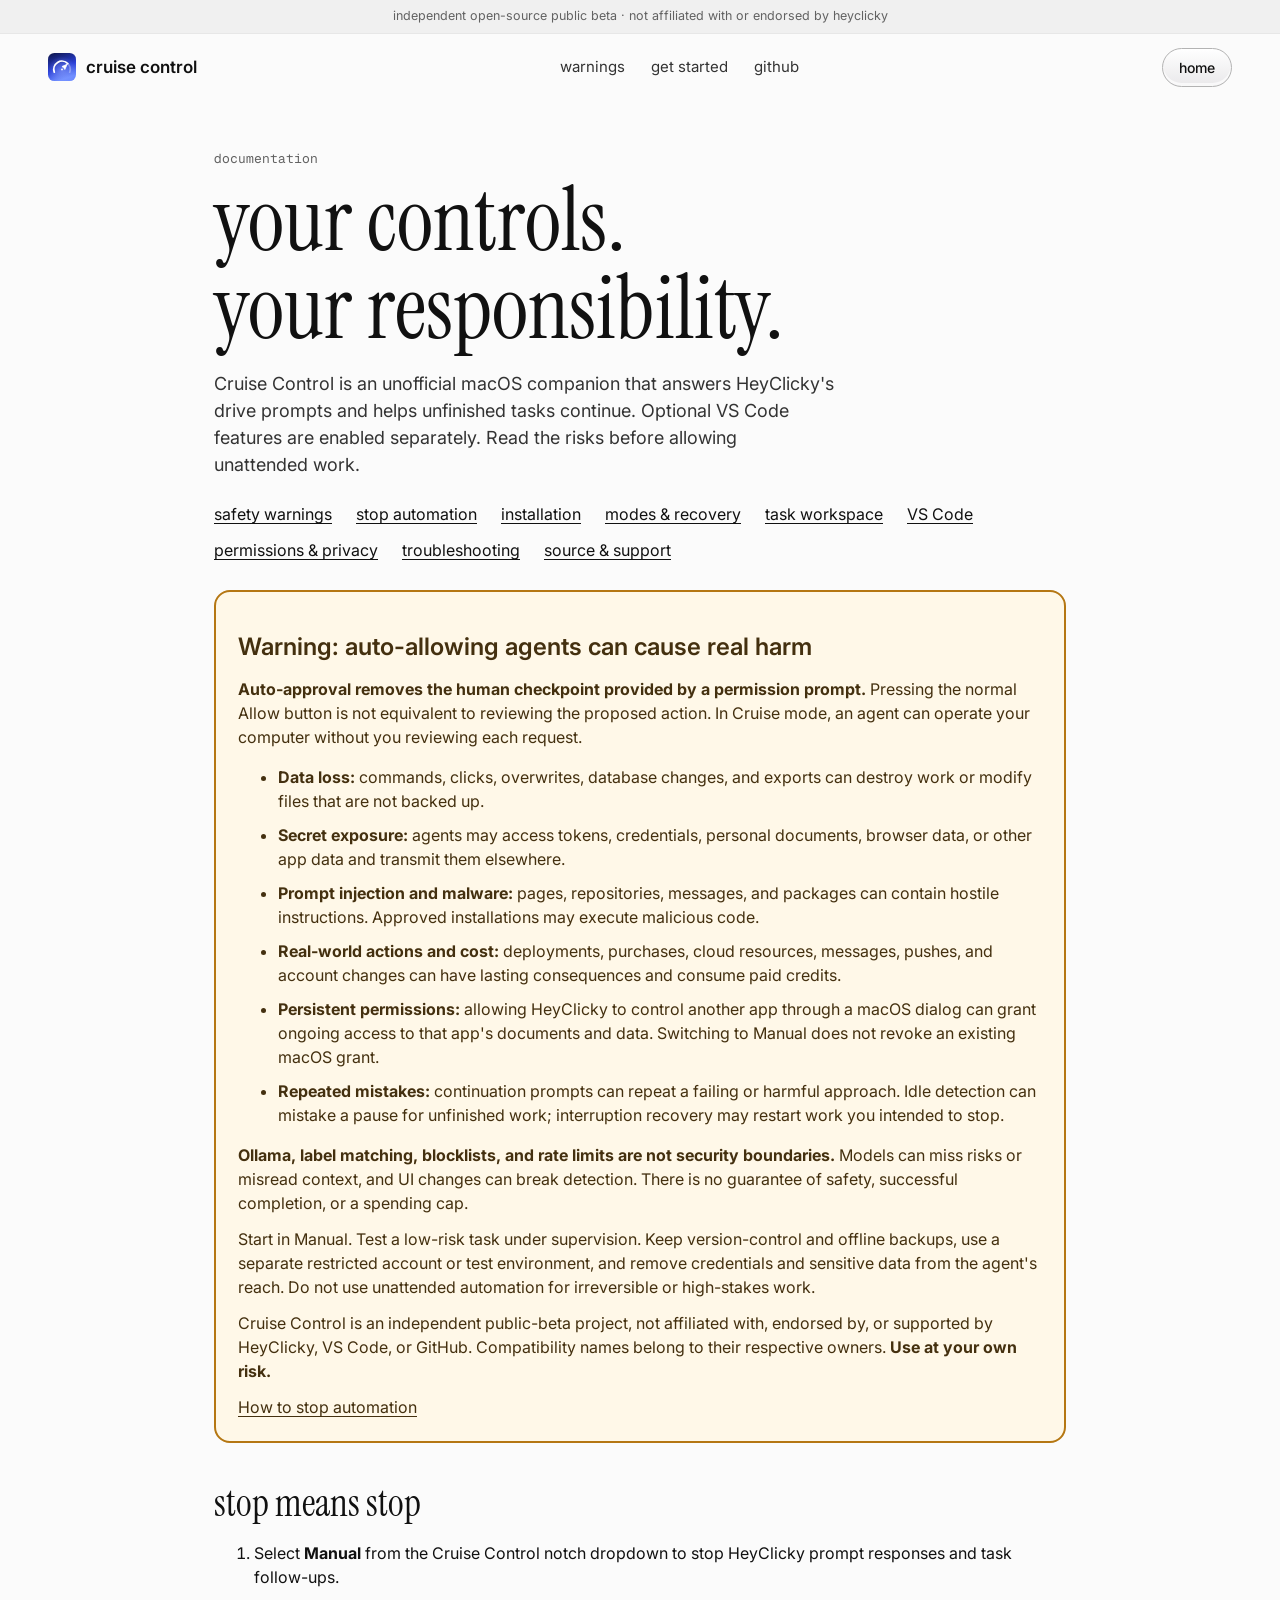
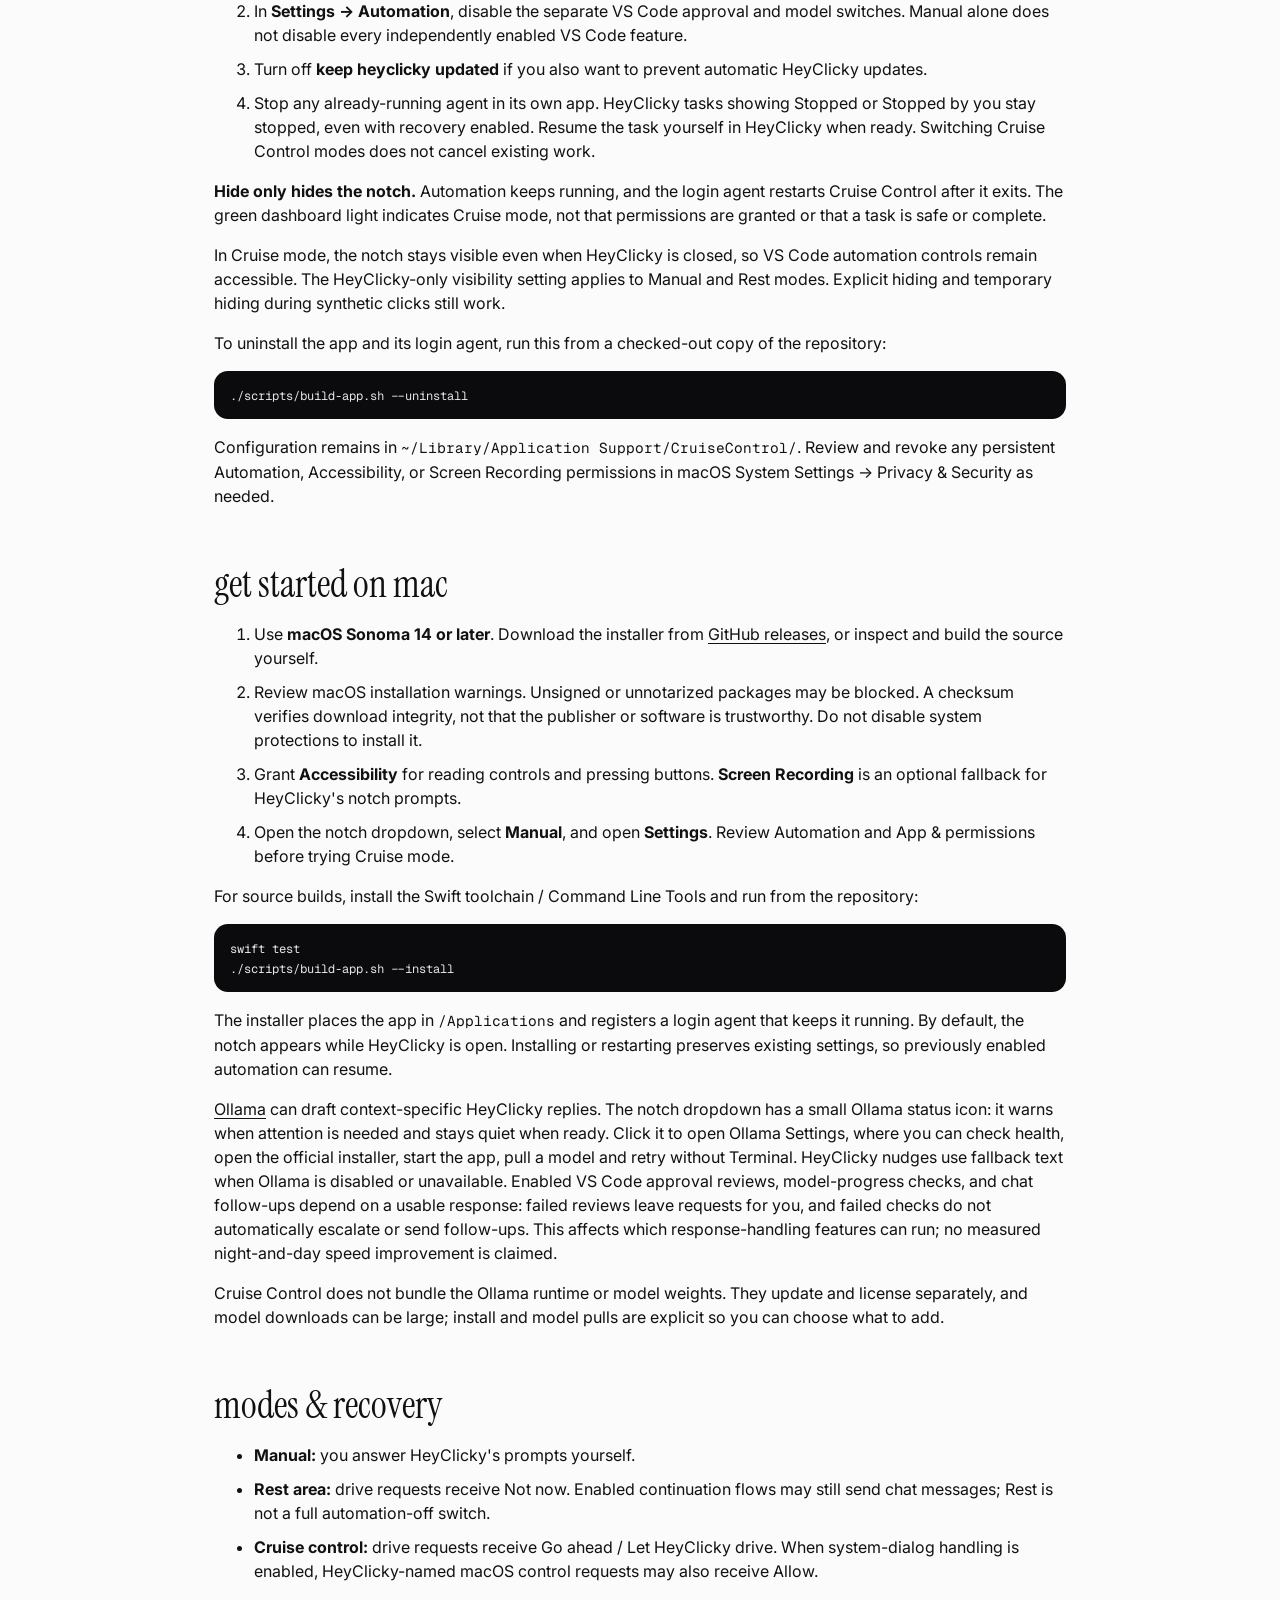
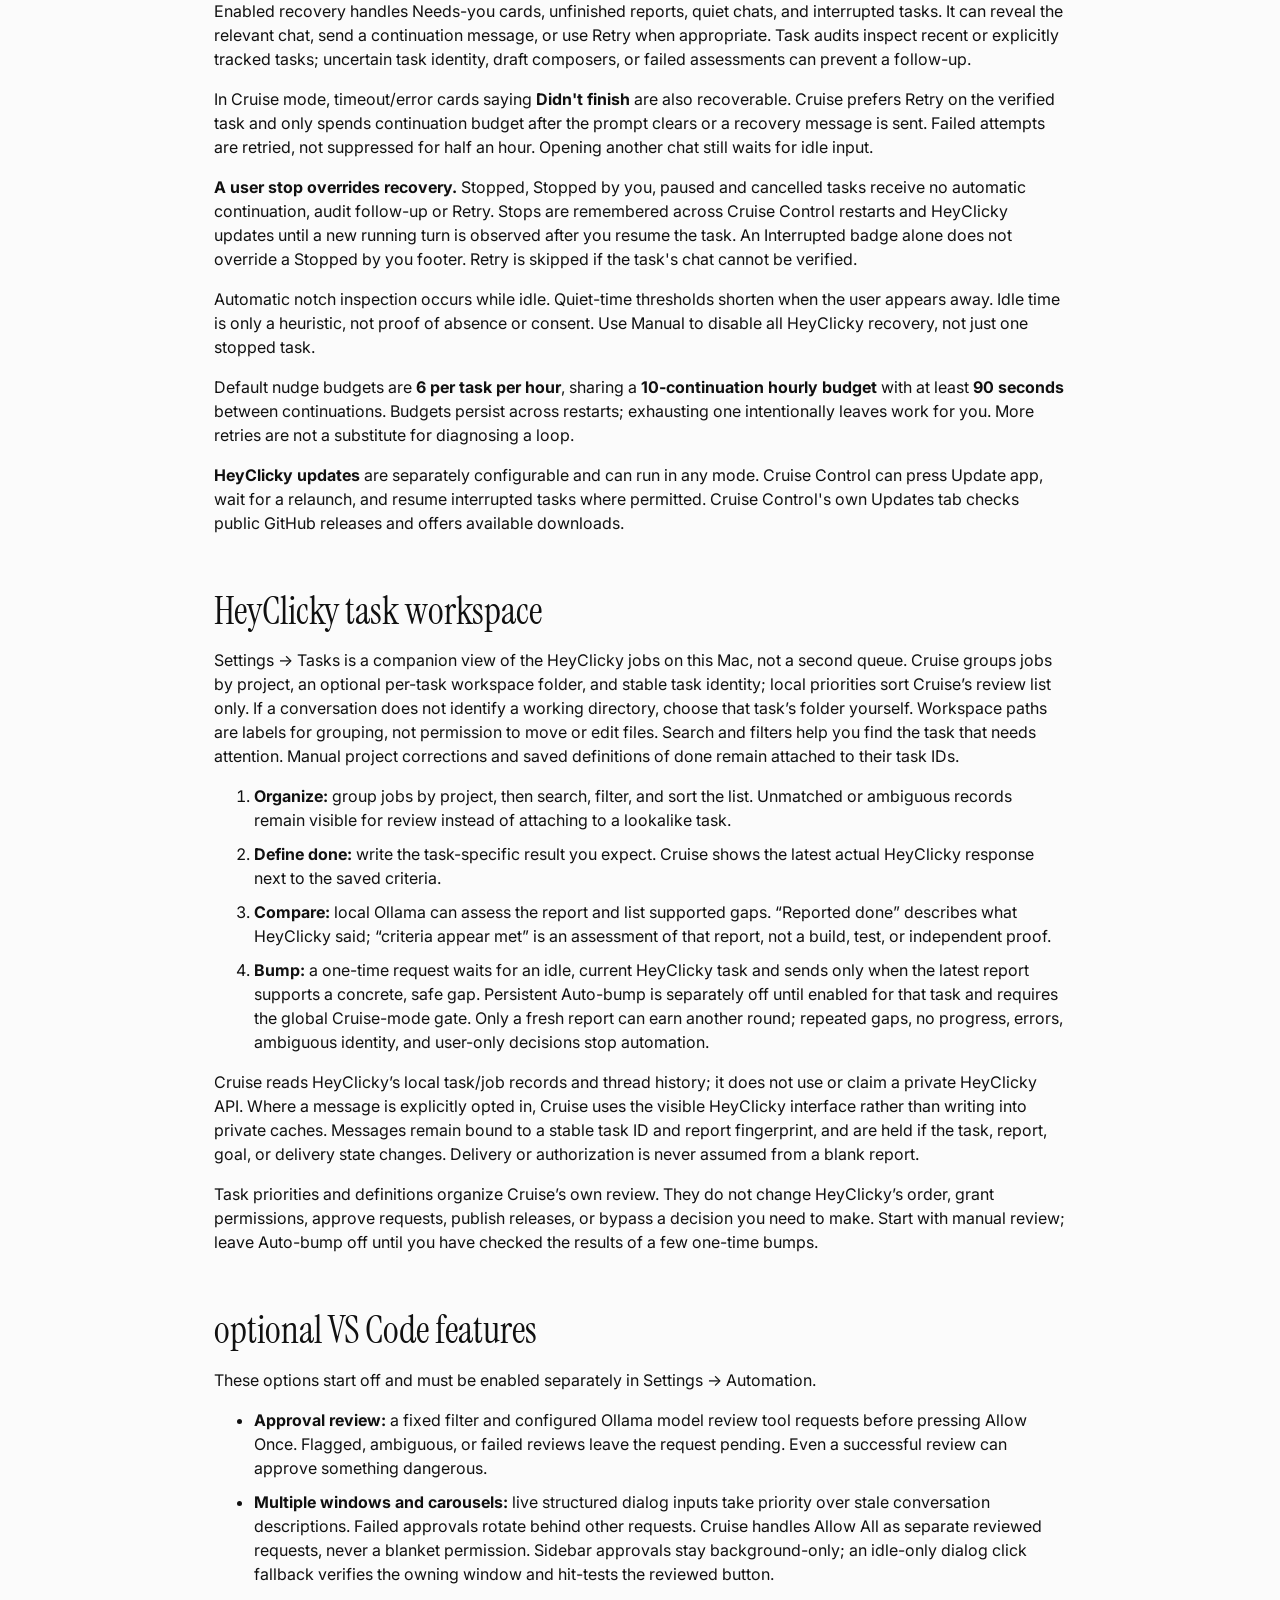
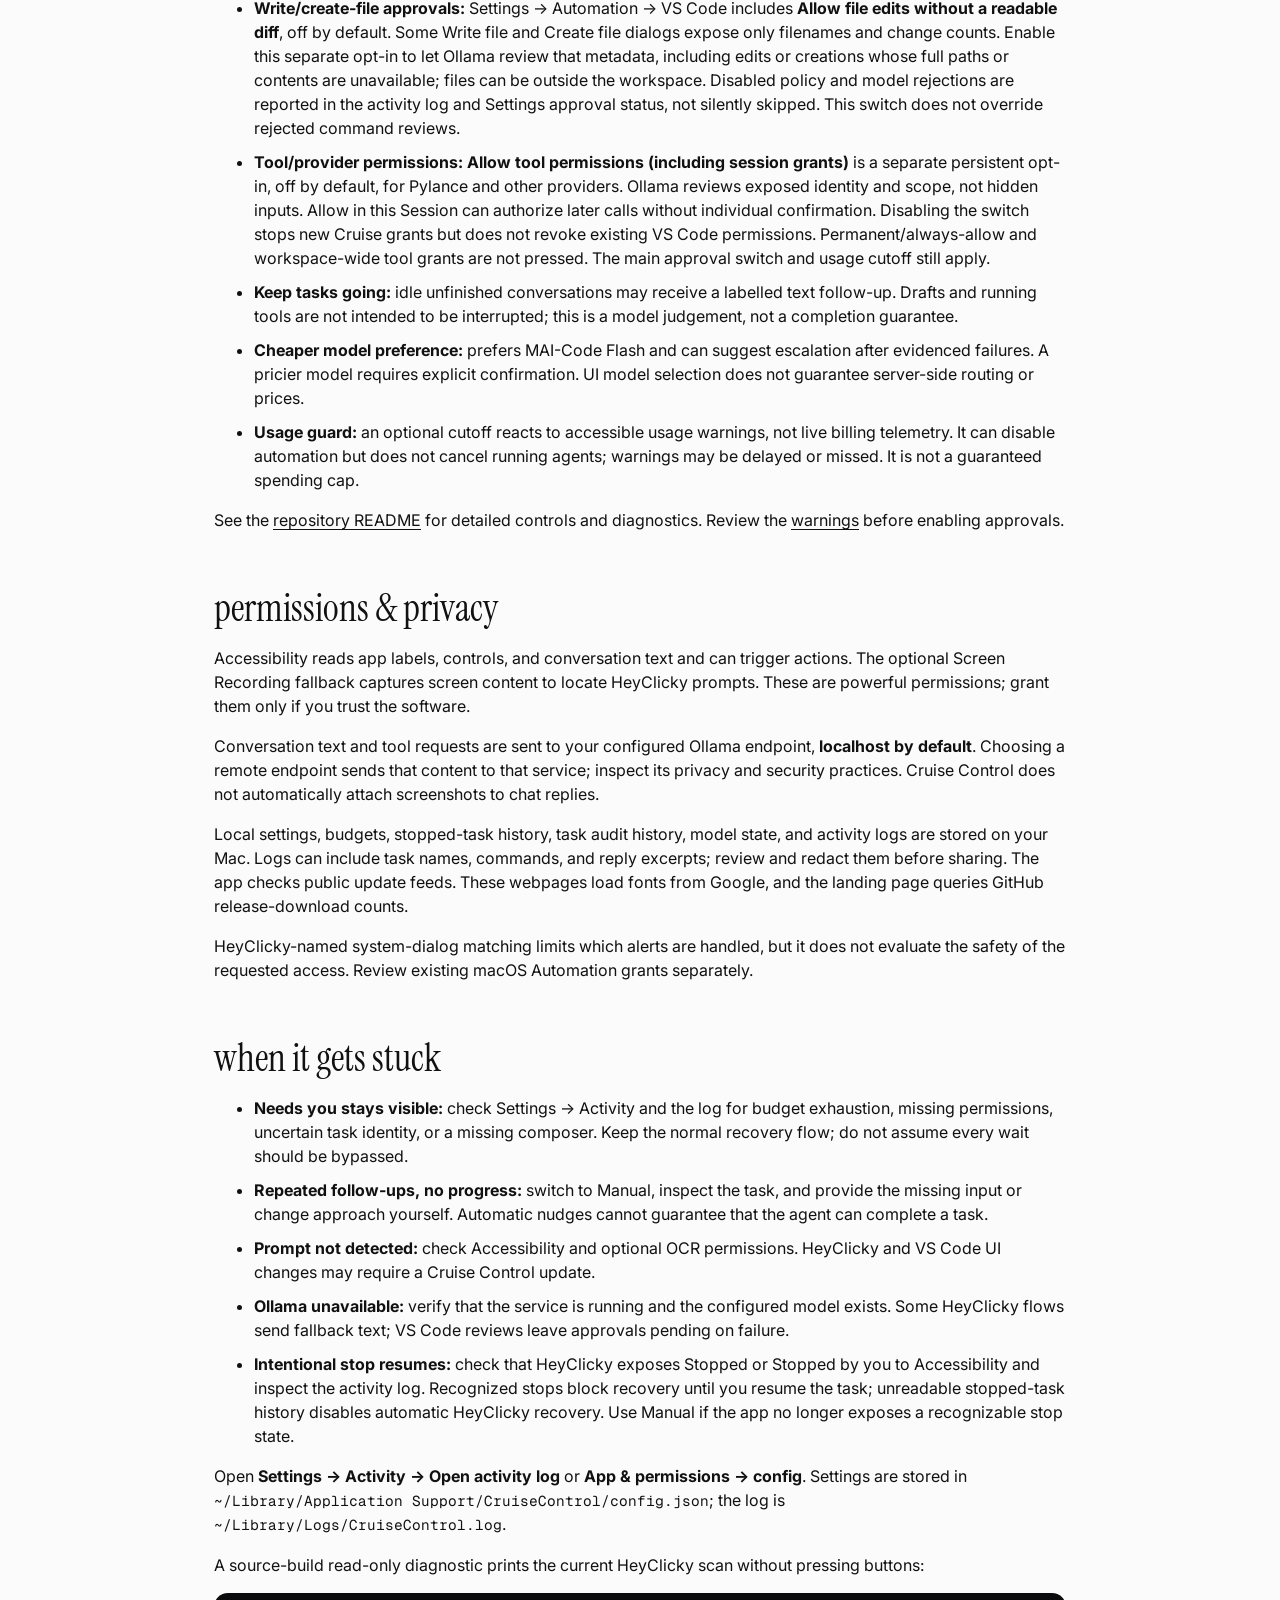
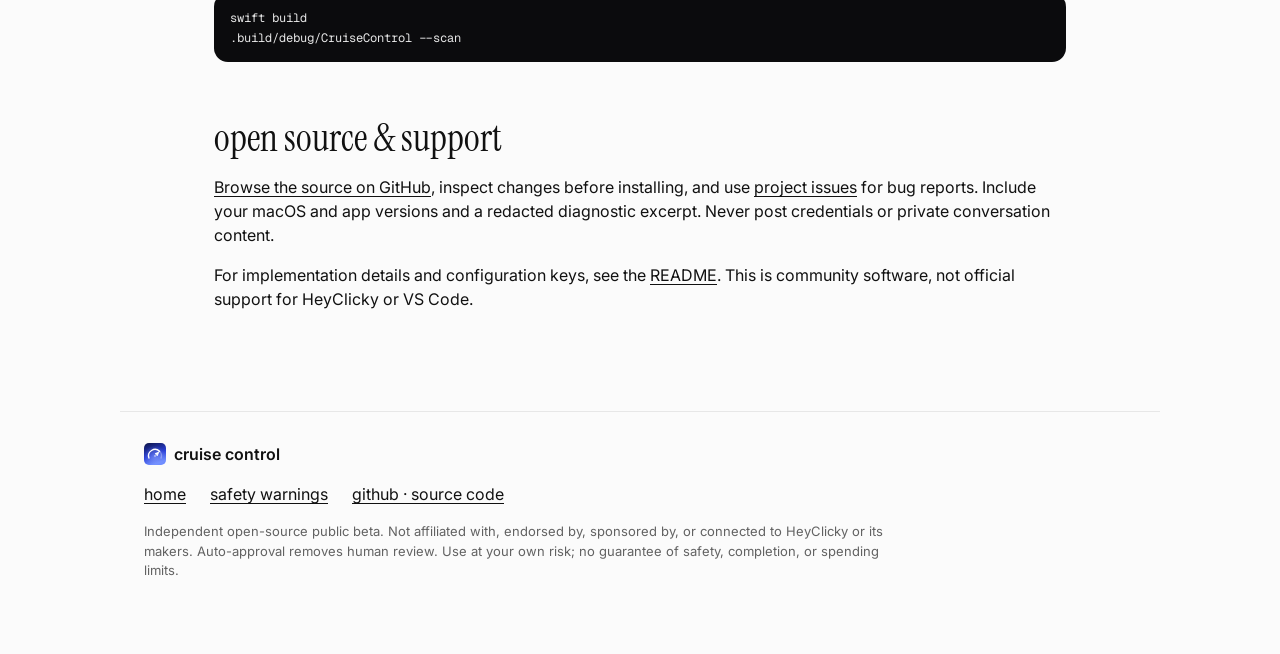
==== site/docs.html @ ad6cef58 "Checkpoint Cruise task and cache renovation work" ====
<!DOCTYPE html>
<html lang="en">
<head>
  <meta charset="utf-8" />
  <meta name="viewport" content="width=device-width, initial-scale=1" />
  <meta name="theme-color" content="#fbfbfb" />
  <title>documentation &amp; safety · cruise control</title>
  <meta name="description" content="Cruise Control documentation: installation, modes, agent auto-approval risks, permissions, privacy, troubleshooting, and how to stop automation." />
  <link rel="icon" href="icon.svg" type="image/svg+xml" />
  <link rel="preconnect" href="https://fonts.googleapis.com" />
  <link rel="preconnect" href="https://fonts.gstatic.com" crossorigin />
  <link href="https://fonts.googleapis.com/css2?family=Geist+Mono:wght@400;500&family=Instrument+Serif:ital@0;1&family=Inter:wght@400;500;600;700&display=swap" rel="stylesheet" />
  <link rel="stylesheet" href="styles.css" />
</head>
<body>
  <div class="unofficial-bar">independent open-source public beta · not affiliated with or endorsed by heyclicky</div>
  <nav class="nav" aria-label="main navigation">
    <a class="brand" href="index.html"><img src="icon.svg" alt="" width="28" height="28" />cruise control</a>
    <div class="links">
      <a href="#safety">warnings</a>
      <a href="#start">get started</a>
      <a href="https://github.com/ilovespectra/CruiseControl">github</a>
    </div>
    <a class="pill pill-secondary small" href="index.html">home</a>
  </nav>

  <main class="docs">
    <header>
      <p class="eyebrow">documentation</p>
      <h1>your controls.<br />your responsibility.</h1>
      <p class="lede">Cruise Control is an unofficial macOS companion that answers HeyClicky's drive prompts and helps unfinished tasks continue. Optional VS Code features are enabled separately. Read the risks before allowing unattended work.</p>
      <nav class="docs-toc" aria-label="documentation contents">
        <a href="#safety">safety warnings</a>
        <a href="#stop">stop automation</a>
        <a href="#start">installation</a>
        <a href="#modes">modes &amp; recovery</a>
        <a href="#tasks">task workspace</a>
        <a href="#vscode">VS Code</a>
        <a href="#privacy">permissions &amp; privacy</a>
        <a href="#troubleshooting">troubleshooting</a>
        <a href="#source">source &amp; support</a>
      </nav>
    </header>

    <section id="safety" class="safety-warning" aria-labelledby="safety-heading">
      <h2 id="safety-heading">Warning: auto-allowing agents can cause real harm</h2>
      <p><strong>Auto-approval removes the human checkpoint provided by a permission prompt.</strong> Pressing the normal Allow button is not equivalent to reviewing the proposed action. In Cruise mode, an agent can operate your computer without you reviewing each request.</p>
      <ul>
        <li><strong>Data loss:</strong> commands, clicks, overwrites, database changes, and exports can destroy work or modify files that are not backed up.</li>
        <li><strong>Secret exposure:</strong> agents may access tokens, credentials, personal documents, browser data, or other app data and transmit them elsewhere.</li>
        <li><strong>Prompt injection and malware:</strong> pages, repositories, messages, and packages can contain hostile instructions. Approved installations may execute malicious code.</li>
        <li><strong>Real-world actions and cost:</strong> deployments, purchases, cloud resources, messages, pushes, and account changes can have lasting consequences and consume paid credits.</li>
        <li><strong>Persistent permissions:</strong> allowing HeyClicky to control another app through a macOS dialog can grant ongoing access to that app's documents and data. Switching to Manual does not revoke an existing macOS grant.</li>
        <li><strong>Repeated mistakes:</strong> continuation prompts can repeat a failing or harmful approach. Idle detection can mistake a pause for unfinished work; interruption recovery may restart work you intended to stop.</li>
      </ul>
      <p><strong>Ollama, label matching, blocklists, and rate limits are not security boundaries.</strong> Models can miss risks or misread context, and UI changes can break detection. There is no guarantee of safety, successful completion, or a spending cap.</p>
      <p>Start in Manual. Test a low-risk task under supervision. Keep version-control and offline backups, use a separate restricted account or test environment, and remove credentials and sensitive data from the agent's reach. Do not use unattended automation for irreversible or high-stakes work.</p>
      <p>Cruise Control is an independent public-beta project, not affiliated with, endorsed by, or supported by HeyClicky, VS Code, or GitHub. Compatibility names belong to their respective owners. <strong>Use at your own risk.</strong></p>
      <a href="#stop">How to stop automation</a>
    </section>

    <section id="stop">
      <h2>stop means stop</h2>
      <ol>
        <li>Select <strong>Manual</strong> from the Cruise Control notch dropdown to stop HeyClicky prompt responses and task follow-ups.</li>
        <li>In <strong>Settings → Automation</strong>, disable the separate VS Code approval and model switches. Manual alone does not disable every independently enabled VS Code feature.</li>
        <li>Turn off <strong>keep heyclicky updated</strong> if you also want to prevent automatic HeyClicky updates.</li>
        <li>Stop any already-running agent in its own app. HeyClicky tasks showing Stopped or Stopped by you stay stopped, even with recovery enabled. Resume the task yourself in HeyClicky when ready. Switching Cruise Control modes does not cancel existing work.</li>
      </ol>
      <p><strong>Hide only hides the notch.</strong> Automation keeps running, and the login agent restarts Cruise Control after it exits. The green dashboard light indicates Cruise mode, not that permissions are granted or that a task is safe or complete.</p>
      <p>In Cruise mode, the notch stays visible even when HeyClicky is closed, so VS Code automation controls remain accessible. The HeyClicky-only visibility setting applies to Manual and Rest modes. Explicit hiding and temporary hiding during synthetic clicks still work.</p>
      <p>To uninstall the app and its login agent, run this from a checked-out copy of the repository:</p>
      <pre><code>./scripts/build-app.sh --uninstall</code></pre>
      <p>Configuration remains in <code>~/Library/Application Support/CruiseControl/</code>. Review and revoke any persistent Automation, Accessibility, or Screen Recording permissions in macOS System Settings → Privacy &amp; Security as needed.</p>
    </section>

    <section id="start">
      <h2>get started on mac</h2>
      <ol>
        <li>Use <strong>macOS Sonoma 14 or later</strong>. Download the installer from <a href="https://github.com/ilovespectra/CruiseControl/releases">GitHub releases</a>, or inspect and build the source yourself.</li>
        <li>Review macOS installation warnings. Unsigned or unnotarized packages may be blocked. A checksum verifies download integrity, not that the publisher or software is trustworthy. Do not disable system protections to install it.</li>
        <li>Grant <strong>Accessibility</strong> for reading controls and pressing buttons. <strong>Screen Recording</strong> is an optional fallback for HeyClicky's notch prompts.</li>
        <li>Open the notch dropdown, select <strong>Manual</strong>, and open <strong>Settings</strong>. Review Automation and App &amp; permissions before trying Cruise mode.</li>
      </ol>
      <p>For source builds, install the Swift toolchain / Command Line Tools and run from the repository:</p>
      <pre><code>swift test
./scripts/build-app.sh --install</code></pre>
      <p>The installer places the app in <code>/Applications</code> and registers a login agent that keeps it running. By default, the notch appears while HeyClicky is open. Installing or restarting preserves existing settings, so previously enabled automation can resume.</p>
      <p><a href="https://ollama.com">Ollama</a> can draft context-specific HeyClicky replies. The notch dropdown has a small Ollama status icon: it warns when attention is needed and stays quiet when ready. Click it to open Ollama Settings, where you can check health, open the official installer, start the app, pull a model and retry without Terminal. HeyClicky nudges use fallback text when Ollama is disabled or unavailable. Enabled VS Code approval reviews, model-progress checks, and chat follow-ups depend on a usable response: failed reviews leave requests for you, and failed checks do not automatically escalate or send follow-ups. This affects which response-handling features can run; no measured night-and-day speed improvement is claimed.</p>
      <p>Cruise Control does not bundle the Ollama runtime or model weights. They update and license separately, and model downloads can be large; install and model pulls are explicit so you can choose what to add.</p>
    </section>

    <section id="modes">
      <h2>modes &amp; recovery</h2>
      <ul>
        <li><strong>Manual:</strong> you answer HeyClicky's prompts yourself.</li>
        <li><strong>Rest area:</strong> drive requests receive Not now. Enabled continuation flows may still send chat messages; Rest is not a full automation-off switch.</li>
        <li><strong>Cruise control:</strong> drive requests receive Go ahead / Let HeyClicky drive. When system-dialog handling is enabled, HeyClicky-named macOS control requests may also receive Allow.</li>
      </ul>
      <p>Enabled recovery handles Needs-you cards, unfinished reports, quiet chats, and interrupted tasks. It can reveal the relevant chat, send a continuation message, or use Retry when appropriate. Task audits inspect recent or explicitly tracked tasks; uncertain task identity, draft composers, or failed assessments can prevent a follow-up.</p>
      <p>In Cruise mode, timeout/error cards saying <strong>Didn't finish</strong> are also recoverable. Cruise prefers Retry on the verified task and only spends continuation budget after the prompt clears or a recovery message is sent. Failed attempts are retried, not suppressed for half an hour. Opening another chat still waits for idle input.</p>
      <p><strong>A user stop overrides recovery.</strong> Stopped, Stopped by you, paused and cancelled tasks receive no automatic continuation, audit follow-up or Retry. Stops are remembered across Cruise Control restarts and HeyClicky updates until a new running turn is observed after you resume the task. An Interrupted badge alone does not override a Stopped by you footer. Retry is skipped if the task's chat cannot be verified.</p>
      <p>Automatic notch inspection occurs while idle. Quiet-time thresholds shorten when the user appears away. Idle time is only a heuristic, not proof of absence or consent. Use Manual to disable all HeyClicky recovery, not just one stopped task.</p>
      <p>Default nudge budgets are <strong>6 per task per hour</strong>, sharing a <strong>10-continuation hourly budget</strong> with at least <strong>90 seconds</strong> between continuations. Budgets persist across restarts; exhausting one intentionally leaves work for you. More retries are not a substitute for diagnosing a loop.</p>
      <p><strong>HeyClicky updates</strong> are separately configurable and can run in any mode. Cruise Control can press Update app, wait for a relaunch, and resume interrupted tasks where permitted. Cruise Control's own Updates tab checks public GitHub releases and offers available downloads.</p>
    </section>

    <section id="tasks">
      <h2>HeyClicky task workspace</h2>
      <p>Settings → Tasks is a companion view of the HeyClicky jobs on this Mac, not a second queue. Cruise groups jobs by project, an optional per-task workspace folder, and stable task identity; local priorities sort Cruise’s review list only. If a conversation does not identify a working directory, choose that task’s folder yourself. Workspace paths are labels for grouping, not permission to move or edit files. Search and filters help you find the task that needs attention. Manual project corrections and saved definitions of done remain attached to their task IDs.</p>
      <ol>
        <li><strong>Organize:</strong> group jobs by project, then search, filter, and sort the list. Unmatched or ambiguous records remain visible for review instead of attaching to a lookalike task.</li>
        <li><strong>Define done:</strong> write the task-specific result you expect. Cruise shows the latest actual HeyClicky response next to the saved criteria.</li>
        <li><strong>Compare:</strong> local Ollama can assess the report and list supported gaps. “Reported done” describes what HeyClicky said; “criteria appear met” is an assessment of that report, not a build, test, or independent proof.</li>
        <li><strong>Bump:</strong> a one-time request waits for an idle, current HeyClicky task and sends only when the latest report supports a concrete, safe gap. Persistent Auto-bump is separately off until enabled for that task and requires the global Cruise-mode gate. Only a fresh report can earn another round; repeated gaps, no progress, errors, ambiguous identity, and user-only decisions stop automation.</li>
      </ol>
      <p>Cruise reads HeyClicky’s local task/job records and thread history; it does not use or claim a private HeyClicky API. Where a message is explicitly opted in, Cruise uses the visible HeyClicky interface rather than writing into private caches. Messages remain bound to a stable task ID and report fingerprint, and are held if the task, report, goal, or delivery state changes. Delivery or authorization is never assumed from a blank report.</p>
      <p>Task priorities and definitions organize Cruise’s own review. They do not change HeyClicky’s order, grant permissions, approve requests, publish releases, or bypass a decision you need to make. Start with manual review; leave Auto-bump off until you have checked the results of a few one-time bumps.</p>
    </section>

    <section id="vscode">
      <h2>optional VS Code features</h2>
      <p>These options start off and must be enabled separately in Settings → Automation.</p>
      <ul>
        <li><strong>Approval review:</strong> a fixed filter and configured Ollama model review tool requests before pressing Allow Once. Flagged, ambiguous, or failed reviews leave the request pending. Even a successful review can approve something dangerous.</li>
        <li><strong>Multiple windows and carousels:</strong> live structured dialog inputs take priority over stale conversation descriptions. Failed approvals rotate behind other requests. Cruise handles Allow All as separate reviewed requests, never a blanket permission. Sidebar approvals stay background-only; an idle-only dialog click fallback verifies the owning window and hit-tests the reviewed button.</li>
        <li><strong>Write/create-file approvals:</strong> Settings → Automation → VS Code includes <strong>Allow file edits without a readable diff</strong>, off by default. Some Write file and Create file dialogs expose only filenames and change counts. Enable this separate opt-in to let Ollama review that metadata, including edits or creations whose full paths or contents are unavailable; files can be outside the workspace. Disabled policy and model rejections are reported in the activity log and Settings approval status, not silently skipped. This switch does not override rejected command reviews.</li>
        <li><strong>Tool/provider permissions:</strong> <strong>Allow tool permissions (including session grants)</strong> is a separate persistent opt-in, off by default, for Pylance and other providers. Ollama reviews exposed identity and scope, not hidden inputs. Allow in this Session can authorize later calls without individual confirmation. Disabling the switch stops new Cruise grants but does not revoke existing VS Code permissions. Permanent/always-allow and workspace-wide tool grants are not pressed. The main approval switch and usage cutoff still apply.</li>
        <li><strong>Keep tasks going:</strong> idle unfinished conversations may receive a labelled text follow-up. Drafts and running tools are not intended to be interrupted; this is a model judgement, not a completion guarantee.</li>
        <li><strong>Cheaper model preference:</strong> prefers MAI-Code Flash and can suggest escalation after evidenced failures. A pricier model requires explicit confirmation. UI model selection does not guarantee server-side routing or prices.</li>
        <li><strong>Usage guard:</strong> an optional cutoff reacts to accessible usage warnings, not live billing telemetry. It can disable automation but does not cancel running agents; warnings may be delayed or missed. It is not a guaranteed spending cap.</li>
      </ul>
      <p>See the <a href="https://github.com/ilovespectra/CruiseControl#readme">repository README</a> for detailed controls and diagnostics. Review the <a href="#safety">warnings</a> before enabling approvals.</p>
    </section>

    <section id="privacy">
      <h2>permissions &amp; privacy</h2>
      <p>Accessibility reads app labels, controls, and conversation text and can trigger actions. The optional Screen Recording fallback captures screen content to locate HeyClicky prompts. These are powerful permissions; grant them only if you trust the software.</p>
      <p>Conversation text and tool requests are sent to your configured Ollama endpoint, <strong>localhost by default</strong>. Choosing a remote endpoint sends that content to that service; inspect its privacy and security practices. Cruise Control does not automatically attach screenshots to chat replies.</p>
      <p>Local settings, budgets, stopped-task history, task audit history, model state, and activity logs are stored on your Mac. Logs can include task names, commands, and reply excerpts; review and redact them before sharing. The app checks public update feeds. These webpages load fonts from Google, and the landing page queries GitHub release-download counts.</p>
      <p>HeyClicky-named system-dialog matching limits which alerts are handled, but it does not evaluate the safety of the requested access. Review existing macOS Automation grants separately.</p>
    </section>

    <section id="troubleshooting">
      <h2>when it gets stuck</h2>
      <ul>
        <li><strong>Needs you stays visible:</strong> check Settings → Activity and the log for budget exhaustion, missing permissions, uncertain task identity, or a missing composer. Keep the normal recovery flow; do not assume every wait should be bypassed.</li>
        <li><strong>Repeated follow-ups, no progress:</strong> switch to Manual, inspect the task, and provide the missing input or change approach yourself. Automatic nudges cannot guarantee that the agent can complete a task.</li>
        <li><strong>Prompt not detected:</strong> check Accessibility and optional OCR permissions. HeyClicky and VS Code UI changes may require a Cruise Control update.</li>
        <li><strong>Ollama unavailable:</strong> verify that the service is running and the configured model exists. Some HeyClicky flows send fallback text; VS Code reviews leave approvals pending on failure.</li>
        <li><strong>Intentional stop resumes:</strong> check that HeyClicky exposes Stopped or Stopped by you to Accessibility and inspect the activity log. Recognized stops block recovery until you resume the task; unreadable stopped-task history disables automatic HeyClicky recovery. Use Manual if the app no longer exposes a recognizable stop state.</li>
      </ul>
      <p>Open <strong>Settings → Activity → Open activity log</strong> or <strong>App &amp; permissions → config</strong>. Settings are stored in <code>~/Library/Application Support/CruiseControl/config.json</code>; the log is <code>~/Library/Logs/CruiseControl.log</code>.</p>
      <p>A source-build read-only diagnostic prints the current HeyClicky scan without pressing buttons:</p>
      <pre><code>swift build
.build/debug/CruiseControl --scan</code></pre>
    </section>

    <section id="source">
      <h2>open source &amp; support</h2>
      <p><a href="https://github.com/ilovespectra/CruiseControl">Browse the source on GitHub</a>, inspect changes before installing, and use <a href="https://github.com/ilovespectra/CruiseControl/issues">project issues</a> for bug reports. Include your macOS and app versions and a redacted diagnostic excerpt. Never post credentials or private conversation content.</p>
      <p>For implementation details and configuration keys, see the <a href="https://github.com/ilovespectra/CruiseControl#readme">README</a>. This is community software, not official support for HeyClicky or VS Code.</p>
    </section>
  </main>

  <footer class="footer">
    <div class="foot-brand"><img src="icon.svg" alt="" width="22" height="22" /> cruise control</div>
    <nav class="footer-links" aria-label="project links">
      <a href="index.html">home</a>
      <a href="#safety">safety warnings</a>
      <a href="https://github.com/ilovespectra/CruiseControl">github · source code</a>
    </nav>
    <p class="disclaimer">Independent open-source public beta. Not affiliated with, endorsed by, sponsored by, or connected to HeyClicky or its makers. Auto-approval removes human review. Use at your own risk; no guarantee of safety, completion, or spending limits.</p>
  </footer>
</body>
</html>
---- site/styles.css ----
:root {
  --bg: #fbfbfb;
  --ink: #111111;
  --muted: #626262;
  --line: #e7e7e7;
  --soft: #f0f0f0;
  --blue: #1d6ee5;
  --royal: #3d4adb;
  --navy: #221898;
  --lavender: #dbe2ff;
  --periwinkle: #b6c6ff;
  --amber: #e2a845;
  --green: #2fbf71;
  --serif: "Instrument Serif", Georgia, serif;
  --sans: "Inter", -apple-system, BlinkMacSystemFont, sans-serif;
  --mono: "Geist Mono", ui-monospace, Menlo, monospace;
}

* { box-sizing: border-box; }
html { scroll-behavior: smooth; }
body {
  margin: 0;
  background: var(--bg);
  color: var(--ink);
  font-family: var(--sans);
  -webkit-font-smoothing: antialiased;
  line-height: 1.5;
}
a { color: inherit; text-decoration: none; }
code, pre { font-family: var(--mono); }

.unofficial-bar {
  text-align: center;
  font-size: 12.5px;
  color: var(--muted);
  background: var(--soft);
  border-bottom: 1px solid var(--line);
  padding: 7px 16px;
}

/* nav */
.nav {
  position: sticky; top: 0; z-index: 10;
  display: flex; align-items: center; justify-content: space-between;
  padding: 14px clamp(16px, 4vw, 48px);
  background: rgba(251, 251, 251, 0.85);
  backdrop-filter: blur(12px);
}
.brand { display: flex; align-items: center; gap: 10px; font-weight: 600; font-size: 17px; }
.links { display: flex; gap: 26px; font-size: 15px; color: #333; }
.links a:hover { color: var(--blue); }

/* pills, styled after clicky's glossy buttons */
.pill {
  display: inline-flex; align-items: center; gap: 8px;
  padding: 11px 22px; border-radius: 999px;
  font-weight: 500; font-size: 15.5px;
  transition: transform .12s ease, box-shadow .12s ease;
}
.pill:hover { transform: translateY(-1px); }
.pill.small { padding: 8px 16px; font-size: 14px; }
.pill-primary {
  background: linear-gradient(#d6e2ff, #a9bcff);
  border: 1.5px solid var(--royal);
  box-shadow: inset 0 -3px 0 rgba(255,255,255,.45), 0 2px 8px rgba(61,74,219,.18);
  color: #111;
}
.pill-secondary {
  background: linear-gradient(#fff, #e9e8ea);
  border: 1.5px solid #b3b3b3;
  box-shadow: inset 0 -3px 0 rgba(255,255,255,.7);
}

/* hero */
.hero { position: relative; text-align: center; padding: 70px 20px 40px; overflow: hidden; }
.hero h1 {
  font-family: var(--serif); font-weight: 400;
  font-size: clamp(64px, 12vw, 148px); line-height: .95; letter-spacing: -0.02em;
  margin: 0;
}
.tagline { font-size: clamp(18px, 2.2vw, 22px); color: #333; margin: 14px 0 28px; }
.cta { display: flex; gap: 12px; justify-content: center; flex-wrap: wrap; }
.fine { font-size: 13px; color: var(--muted); margin-top: 14px; }
.face {
  position: absolute; font-family: var(--mono); color: #b5b5b4; font-size: 18px;
  animation: float 6s ease-in-out infinite;
}
.f1 { top: 70px; left: 12%; }
.f2 { top: 150px; right: 11%; animation-delay: -2s; }
.f3 { top: 300px; left: 7%; animation-delay: -4s; }
.f4 { top: 290px; right: 7%; animation-delay: -1s; }
@keyframes float { 50% { transform: translateY(-10px) rotate(-3deg); } }

/* demo stage */
.stage {
  position: relative; margin: 54px auto 0; max-width: 980px; height: 400px;
  border-radius: 22px; overflow: hidden;
  background:
    radial-gradient(ellipse at 20% 110%, #ffffff 0 12%, transparent 30%),
    radial-gradient(ellipse at 70% 105%, #ffffff 0 10%, transparent 26%),
    linear-gradient(#1747d6, #3f8dff 70%, #8cc3ff);
  box-shadow: 0 30px 60px -20px rgba(23, 71, 214, .45);
  text-align: left;
}
.menubar {
  position: absolute; inset: 0 0 auto 0; height: 34px;
  display: flex; align-items: center; gap: 18px; padding: 0 16px;
  font-size: 13px; color: #fff; font-weight: 500;
  background: rgba(255,255,255,.18); backdrop-filter: blur(8px);
}
.apple { width: 13px; height: 15px; background: #fff; border-radius: 50% 50% 45% 45%; }
.notch {
  position: absolute; left: 50%; top: 0; transform: translateX(-50%);
  width: 190px; height: 34px; background: #000; border-radius: 0 0 14px 14px;
}
.cc-pill {
  position: absolute; left: calc(50% + 100px); top: 0; height: 34px; padding: 0 11px;
  display: flex; align-items: center; gap: 7px;
  background: #000; color: #fff; border-radius: 0 0 12px 6px;
  font: 800 10.5px var(--sans); letter-spacing: .08em;
}
.cc-pill img { width: 17px; height: 17px; }
.cc-pill i { width: 6px; height: 6px; border-radius: 50%; background: #5ce08f; box-shadow: 0 0 6px #5ce08f; }
.tray { margin-left: auto; display: flex; gap: 12px; }
.tray span { width: 16px; height: 12px; border-radius: 3px; background: rgba(255,255,255,.75); }

.prompt {
  position: absolute; left: 50%; top: 34px; width: min(560px, 92%);
  transform: translateX(-50%);
  background: #000; color: #fff; border-radius: 0 0 28px 28px;
  padding: 26px 30px 24px;
  animation: prompt 7s ease-in-out infinite;
  transform-origin: top center;
}
.prompt-row { display: flex; gap: 16px; align-items: flex-start; }
.clicky-tile {
  flex: none; width: 56px; height: 56px; border-radius: 15px;
  background: var(--lavender); border: 2px solid #6b78e6;
  display: grid; place-items: center; color: var(--navy); font-weight: 800; font-size: 17px;
}
.q { margin: 0; font-weight: 700; font-size: 18px; line-height: 1.3; }
.hint { margin: 6px 0 0; color: #8b8b8b; font-size: 14px; }
.stamp {
  display: inline-block; flex: none;
  font: 800 11px var(--sans); letter-spacing: .14em;
  border: 2px dashed currentColor; border-radius: 5px; padding: 3px 8px;
  transform: rotate(-3deg);
}
.stamp.you { color: var(--amber); }
.prompt-buttons { display: flex; gap: 14px; margin: 18px 0 0 72px; }
.btn {
  display: inline-block; padding: 9px 22px; border-radius: 999px;
  font-weight: 600; font-size: 16px; color: #111;
}
.btn.small { font-size: 14px; padding: 7px 16px; }
.btn.go { background: linear-gradient(#d6e2ff, #a9bcff); border: 2px solid var(--royal); }
.btn.no { background: linear-gradient(#fff, #dcdcde); border: 2px solid #9a9a9a; }
.prompt .btn.go { animation: press 7s infinite; }

.toast {
  position: absolute; left: 50%; top: 120px; transform: translateX(-50%);
  background: #000; color: #fff; padding: 10px 18px; border-radius: 999px;
  font-size: 14px; white-space: nowrap; opacity: 0;
  animation: toast 7s infinite;
}
.cursor { position: absolute; left: 78%; top: 82%; animation: cursor 7s ease-in-out infinite; }
.dashboard-indicator {
  position: absolute; right: 20px; bottom: 20px;
  display: flex; align-items: center; gap: 10px;
  padding: 8px 18px; border: 2px solid #388f58; border-radius: 999px;
  background: rgba(0,0,0,.88); color: #5ce08f;
  font: 700 16px var(--sans); letter-spacing: .1em;
  text-shadow: 0 0 12px rgba(92,224,143,.6);
}
.dashboard-indicator svg { filter: drop-shadow(0 0 5px rgba(92,224,143,.5)); }

@keyframes prompt {
  0%, 4% { opacity: 0; transform: translateX(-50%) scaleY(.2); }
  10%, 52% { opacity: 1; transform: translateX(-50%) scaleY(1); }
  58%, 100% { opacity: 0; transform: translateX(-50%) scaleY(.2); }
}
@keyframes cursor {
  0%, 18% { left: 78%; top: 82%; }
  42% { left: calc(50% - 150px); top: 196px; }
  46% { left: calc(50% - 150px); top: 199px; }
  50%, 70% { left: calc(50% - 150px); top: 196px; }
  100% { left: 78%; top: 82%; }
}
@keyframes press {
  0%, 44% { filter: none; transform: none; }
  46% { filter: brightness(.85); transform: scale(.96); }
  50%, 100% { filter: none; transform: none; }
}
@keyframes toast {
  0%, 58% { opacity: 0; }
  62%, 88% { opacity: 1; }
  94%, 100% { opacity: 0; }
}

/* sections */
.section { max-width: 1040px; margin: 0 auto; padding: 90px 24px 10px; }
.eyebrow { font-family: var(--mono); font-size: 13px; color: var(--muted); margin: 0 0 8px; }
.section h2 { font-family: var(--serif); font-weight: 400; font-size: clamp(40px, 5.5vw, 64px); line-height: 1; margin: 0 0 14px; }
.lede { font-size: 18px; color: #333; max-width: 620px; }
.lede.small { font-size: 15px; color: var(--muted); }

.cards { display: grid; grid-template-columns: repeat(3, 1fr); gap: 18px; margin-top: 34px; }
.card {
  background: #fff; border: 1px solid var(--line); border-radius: 22px; padding: 24px;
  box-shadow: 0 1px 0 rgba(0,0,0,.02);
}
.card h3 { font-size: 21px; margin: 14px 0 6px; }
.card p { color: #444; margin: 0; }
.card .stamp { color: #777; }
.card .stamp.rest { color: var(--amber); }
.card .stamp.cruise { color: var(--green); }
.card.featured { background: #0b0b0d; color: #fff; border-color: #0b0b0d; }
.card.featured p { color: #bdbdbd; }

.split { display: grid; grid-template-columns: 1.05fr 1fr; gap: 50px; align-items: center; }
.quote {
  font-family: var(--serif); font-style: italic; font-size: 26px; line-height: 1.25;
  border-left: 3px solid var(--periwinkle); padding-left: 16px; margin: 18px 0;
}
.chat {
  background: #1c1c1e; color: #fff; border-radius: 24px; padding: 22px;
  background-image: radial-gradient(rgba(255,255,255,.06) 1px, transparent 1px);
  background-size: 18px 18px;
}
.chat-head { display: flex; align-items: center; gap: 10px; font-weight: 600; margin-bottom: 12px; }
.avatar { width: 30px; height: 30px; border-radius: 9px; background: #f3ead6; display: grid; place-items: center; font-size: 16px; }
.stamp.done { color: #3fcf7f; font-size: 10px; }
.time { color: #8b8b8b; font-weight: 400; font-size: 14px; }
.bubble { background: #3a3a3c; border-radius: 18px; padding: 12px 16px; margin: 8px 0; font-size: 15.5px; }
.bubble.me { background: linear-gradient(#cfdbff, #aebfff); color: #111; margin-left: 40px; }
.chat-actions { display: flex; gap: 10px; margin: 12px 0; }
.tapped { animation: tap 3.5s infinite; }
@keyframes tap { 0%, 30% { transform: none; } 34% { transform: scale(.94); filter: brightness(.85); } 40%, 100% { transform: none; } }
.sent-by { text-align: right; font-family: var(--mono); font-size: 12px; color: #9a9a9a; }

.steps { list-style: none; padding: 0; margin: 34px 0 0; display: grid; gap: 18px; }
.steps li { display: flex; min-width: 0; gap: 18px; background: #fff; border: 1px solid var(--line); border-radius: 22px; padding: 22px; }
.steps li > div { min-width: 0; flex: 1; }
.num {
  flex: none; width: 36px; height: 36px; border-radius: 50%;
  display: grid; place-items: center; font-weight: 700;
  background: var(--lavender); color: var(--navy); border: 1.5px solid var(--royal);
}
.steps h3 { margin: 4px 0 8px; font-size: 19px; }
.steps p { margin: 8px 0 0; color: #444; }
pre {
  background: #0b0b0d; color: #e7e7e7; border-radius: 14px; padding: 14px 16px;
  font-size: 13.5px; overflow-x: auto; margin: 0;
}

.note {
  max-width: 640px; background: #fffef6; border: 1px solid #efe9cf; border-radius: 6px;
  padding: 28px 30px; transform: rotate(-.6deg);
  box-shadow: 0 12px 30px -16px rgba(0,0,0,.25);
  font-size: 17px; color: #333;
}
.note p { margin: 0 0 12px; }
.sig { font-family: var(--serif); font-style: italic; font-size: 21px; margin-top: 18px !important; }

details { border-bottom: 1px solid var(--line); padding: 16px 0; max-width: 760px; }
summary { cursor: pointer; font-weight: 600; font-size: 17px; list-style: none; }
summary::after { content: "+"; float: right; color: var(--muted); }
details[open] summary::after { content: "–"; }
details p { color: #444; margin: 10px 0 0; }
details code { background: var(--soft); padding: 1px 6px; border-radius: 5px; font-size: 13.5px; }

.footer { max-width: 1040px; margin: 100px auto 0; padding: 30px 24px 60px; border-top: 1px solid var(--line); }
.foot-brand { display: flex; align-items: center; gap: 8px; font-weight: 600; }
.disclaimer { font-size: 13px; color: var(--muted); max-width: 760px; }

.footer-links { display: flex; flex-wrap: wrap; gap: 12px 24px; margin: 16px 0; }
.footer-links a, .fine a, .safety-warning a, .docs a:not(.pill):not(.brand) {
  text-decoration: underline;
  text-underline-offset: 3px;
}
.safety-warning {
  max-width: 760px; margin: 28px auto; padding: 22px;
  background: #fff8e8; border: 2px solid #b57713; border-radius: 16px;
  color: #44300f; text-align: left;
}
.safety-warning h2 { font: 600 22px var(--sans); margin: 0 0 10px; }
.safety-warning p { margin: 0 0 12px; }
.docs { max-width: 900px; margin: 0 auto; padding: 48px 24px 0; overflow-wrap: anywhere; }
.docs h1 { font: 400 clamp(52px, 8vw, 88px)/1 var(--serif); margin: 0 0 16px; }
.docs h2 { font: 400 38px/1.1 var(--serif); margin: 0 0 16px; }
.docs h3 { font-size: 20px; }
.docs section { padding-top: 40px; }
.docs [id], #automation-warning { scroll-margin-top: 100px; }
.docs .safety-warning { max-width: none; margin: 28px 0 0; }
.docs .safety-warning h2 { font: 600 24px var(--sans); }
.docs li { margin-bottom: 10px; }
.docs code { font-size: .9em; }
.docs pre { margin: 16px 0; }
.docs-toc { display: flex; flex-wrap: wrap; gap: 12px 24px; margin-top: 24px; }
a:focus-visible { outline: 2px solid var(--blue); outline-offset: 4px; }

@media (max-width: 820px) {
  .links { display: none; }
  .cards, .split { grid-template-columns: 1fr; }
  .stage { height: 360px; }
  .cc-pill { display: none; }
  .prompt-buttons { margin-left: 0; }
  .face { display: none; }
}
@media (prefers-reduced-motion: reduce) {
  * { animation: none !important; }
  .prompt { opacity: 1; transform: translateX(-50%); }
}
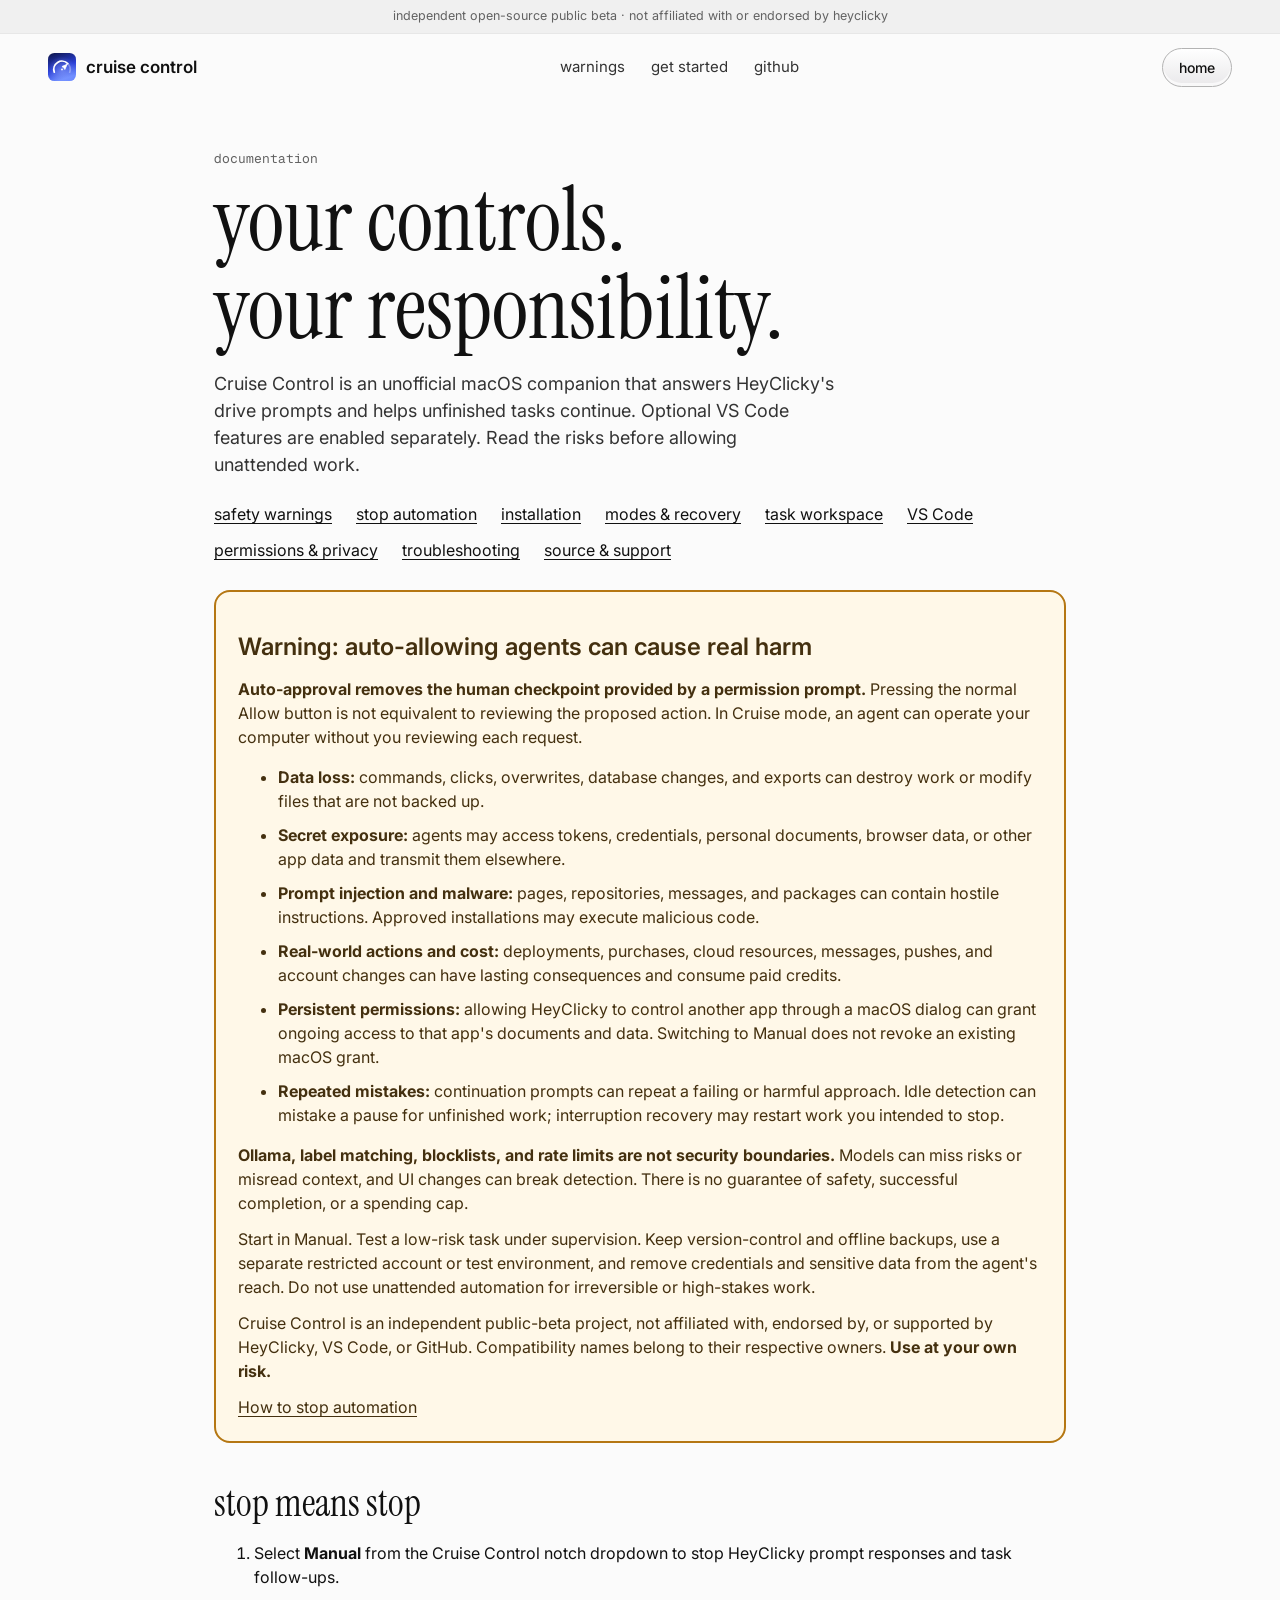
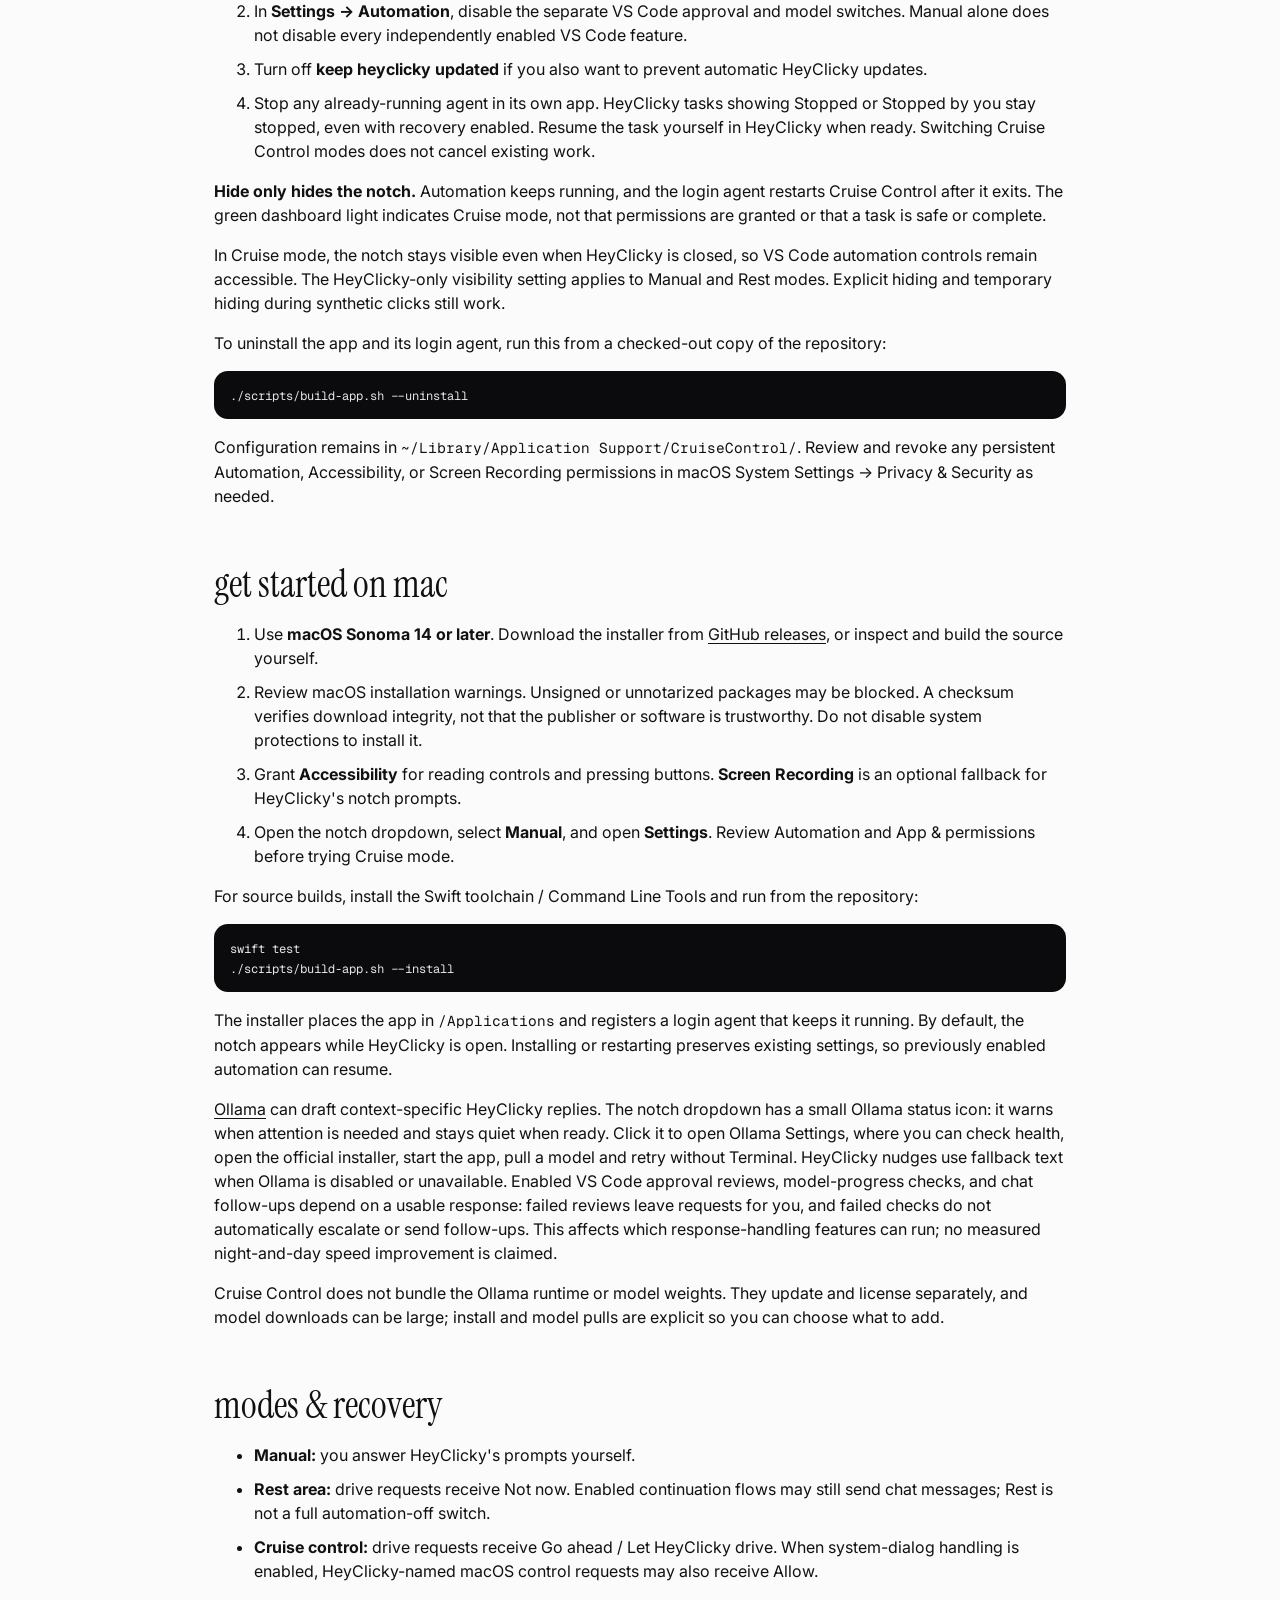
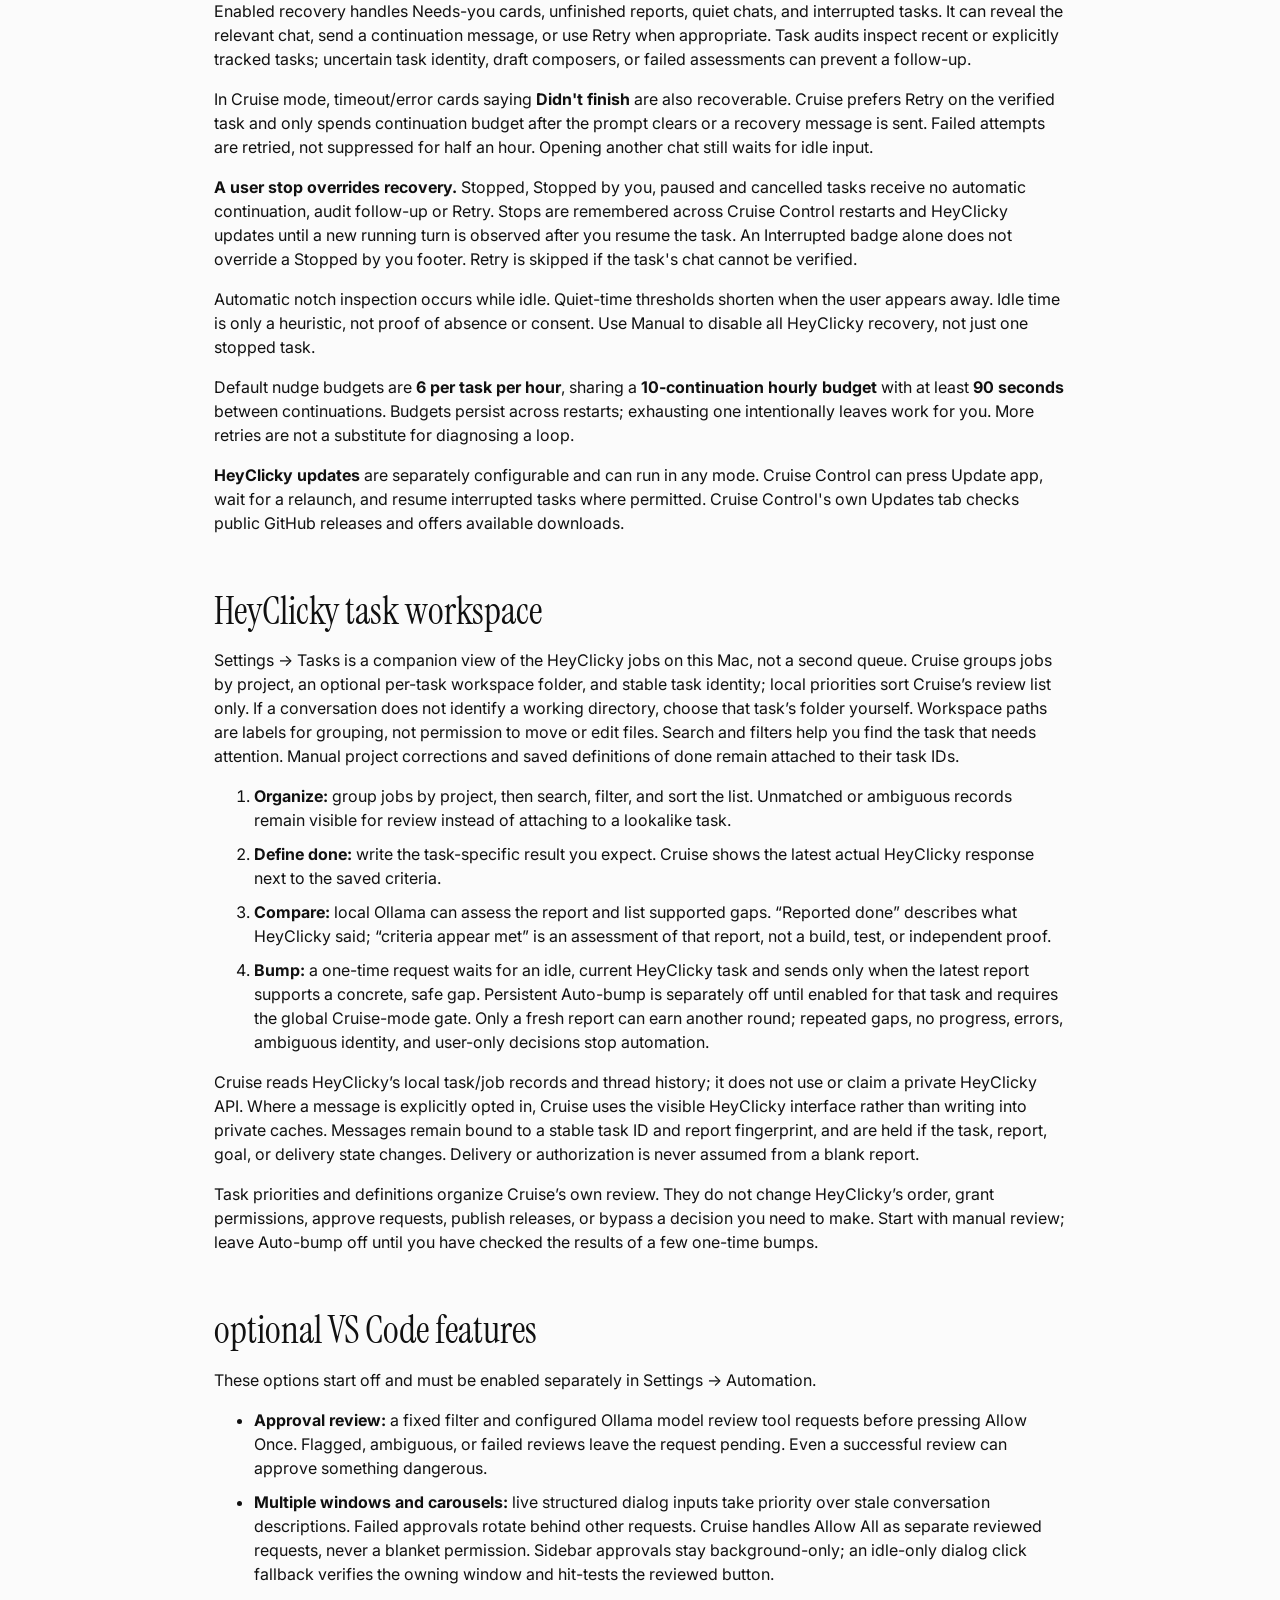
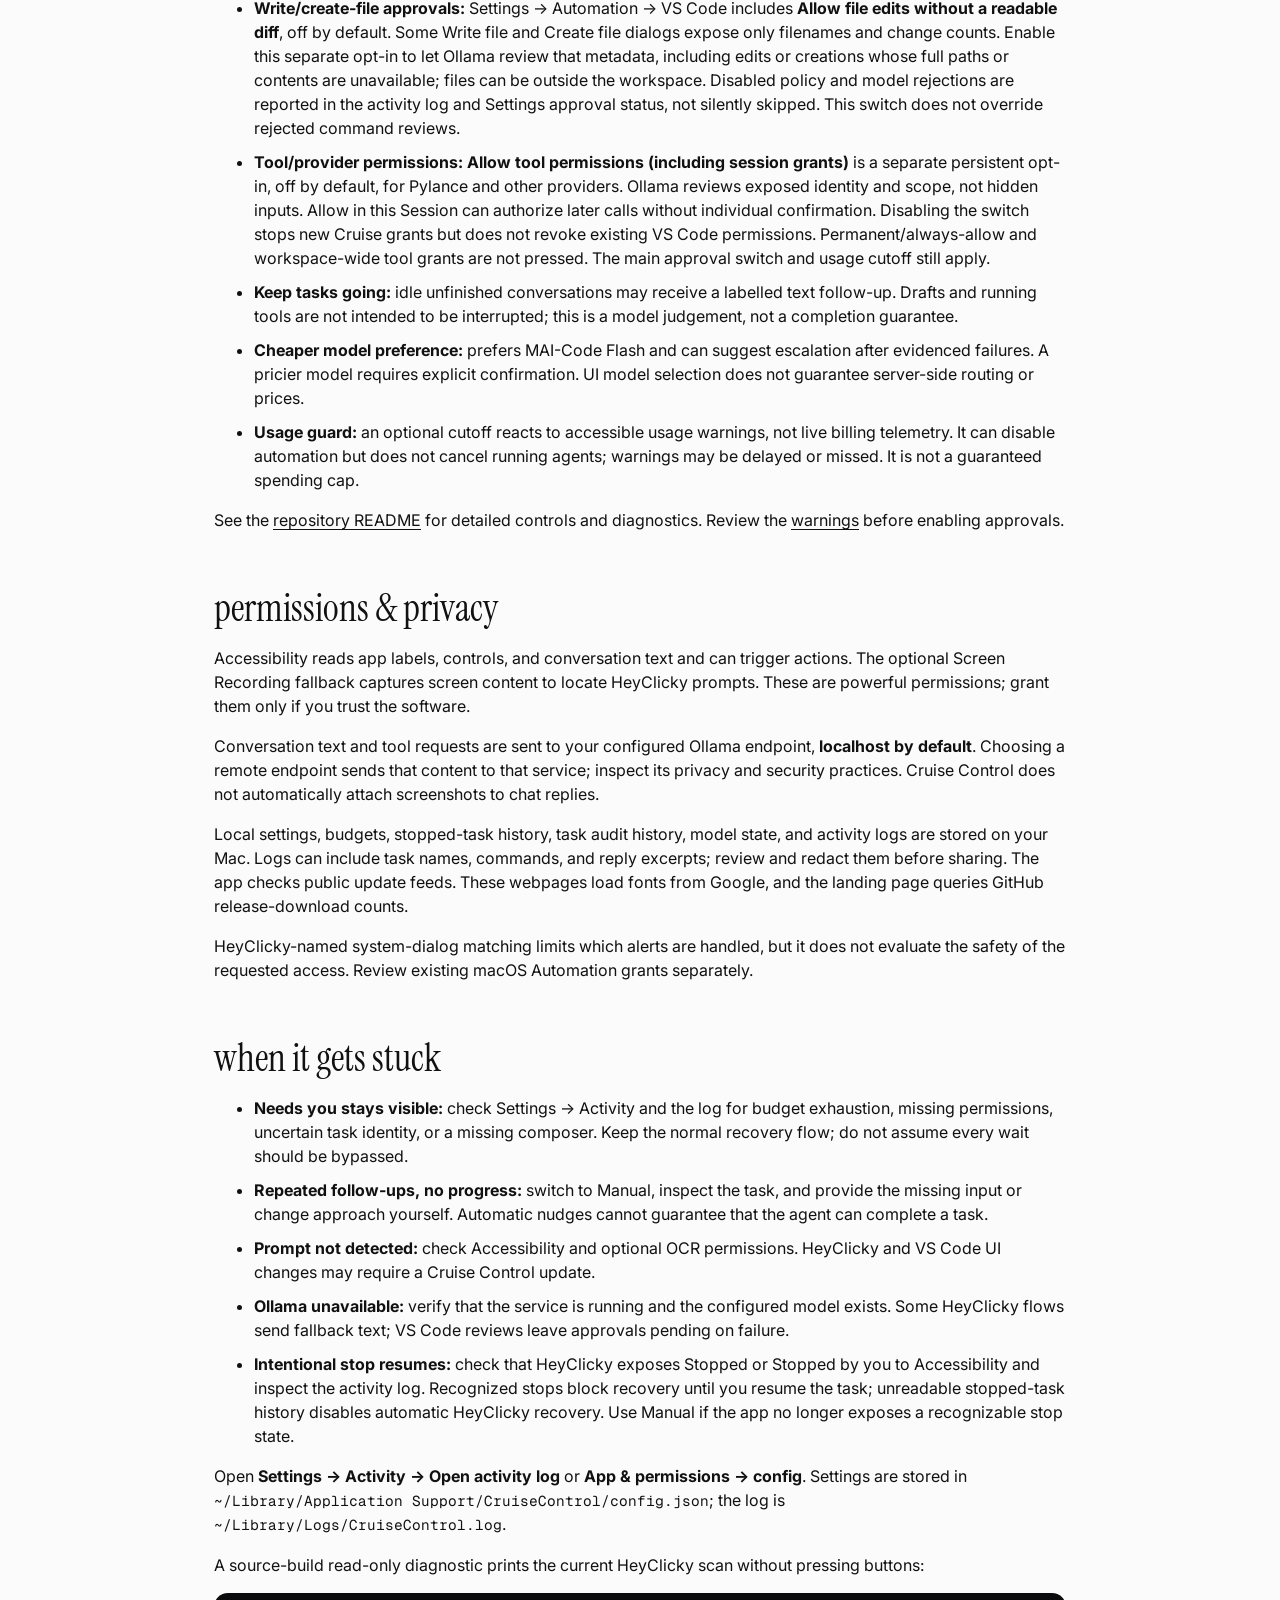
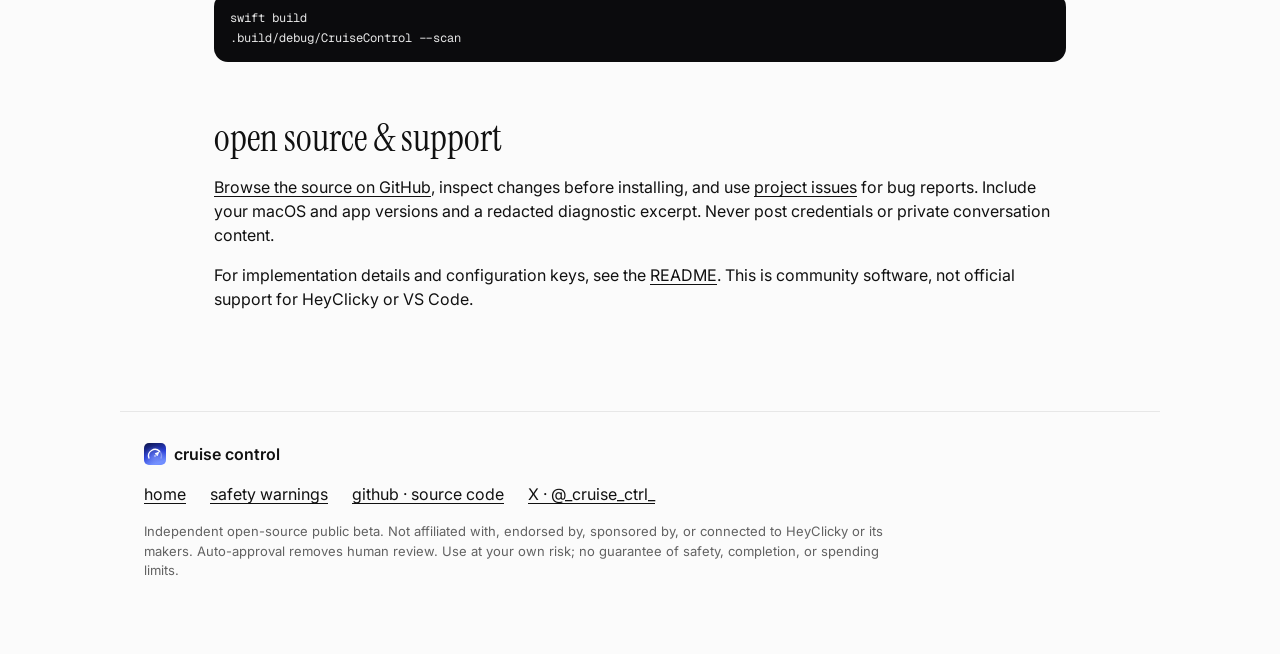
==== commit 474be5b8: "Add Cruise Control X profile links" ====
--- a/site/docs.html
+++ b/site/docs.html
@@ -169,6 +169,7 @@
       <a href="index.html">home</a>
       <a href="#safety">safety warnings</a>
       <a href="https://github.com/ilovespectra/CruiseControl">github · source code</a>
+      <a href="https://x.com/_cruise_ctrl_" target="_blank" rel="noopener noreferrer">X · @_cruise_ctrl_</a>
     </nav>
     <p class="disclaimer">Independent open-source public beta. Not affiliated with, endorsed by, sponsored by, or connected to HeyClicky or its makers. Auto-approval removes human review. Use at your own risk; no guarantee of safety, completion, or spending limits.</p>
   </footer>
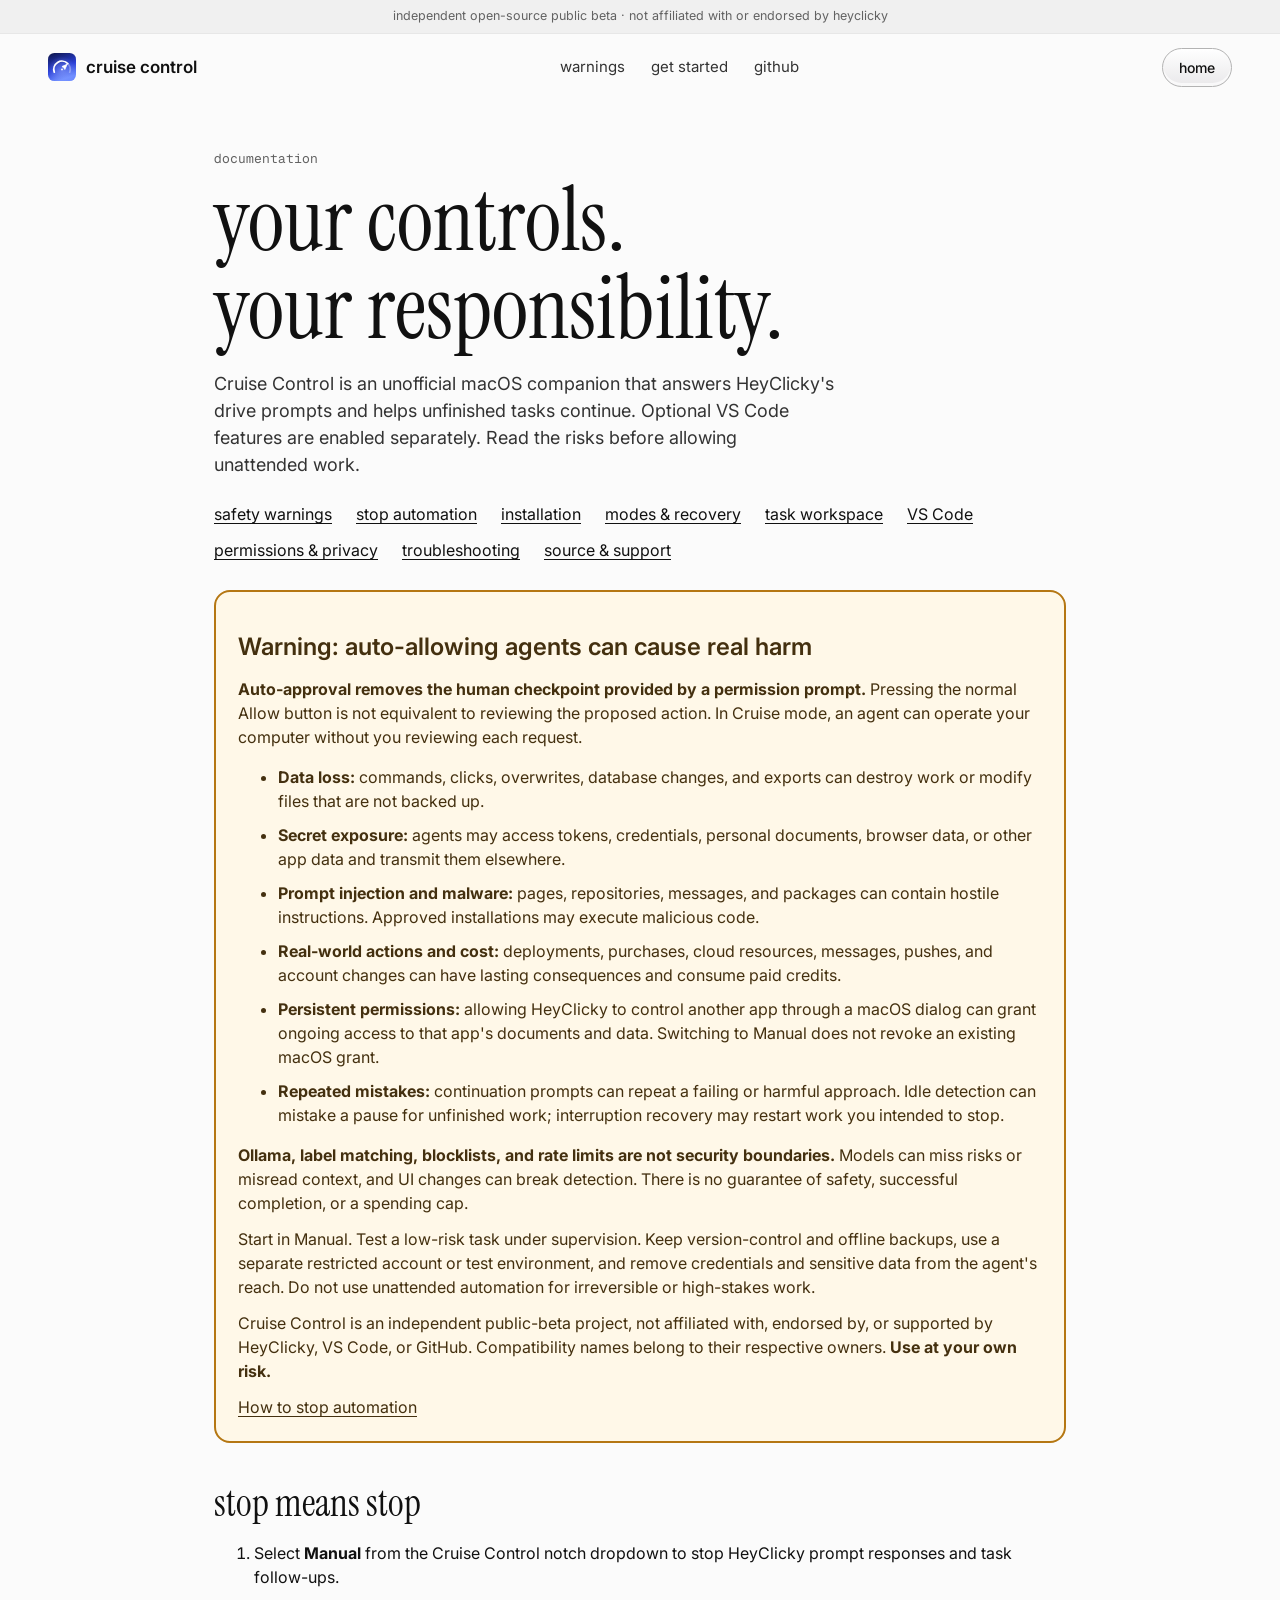
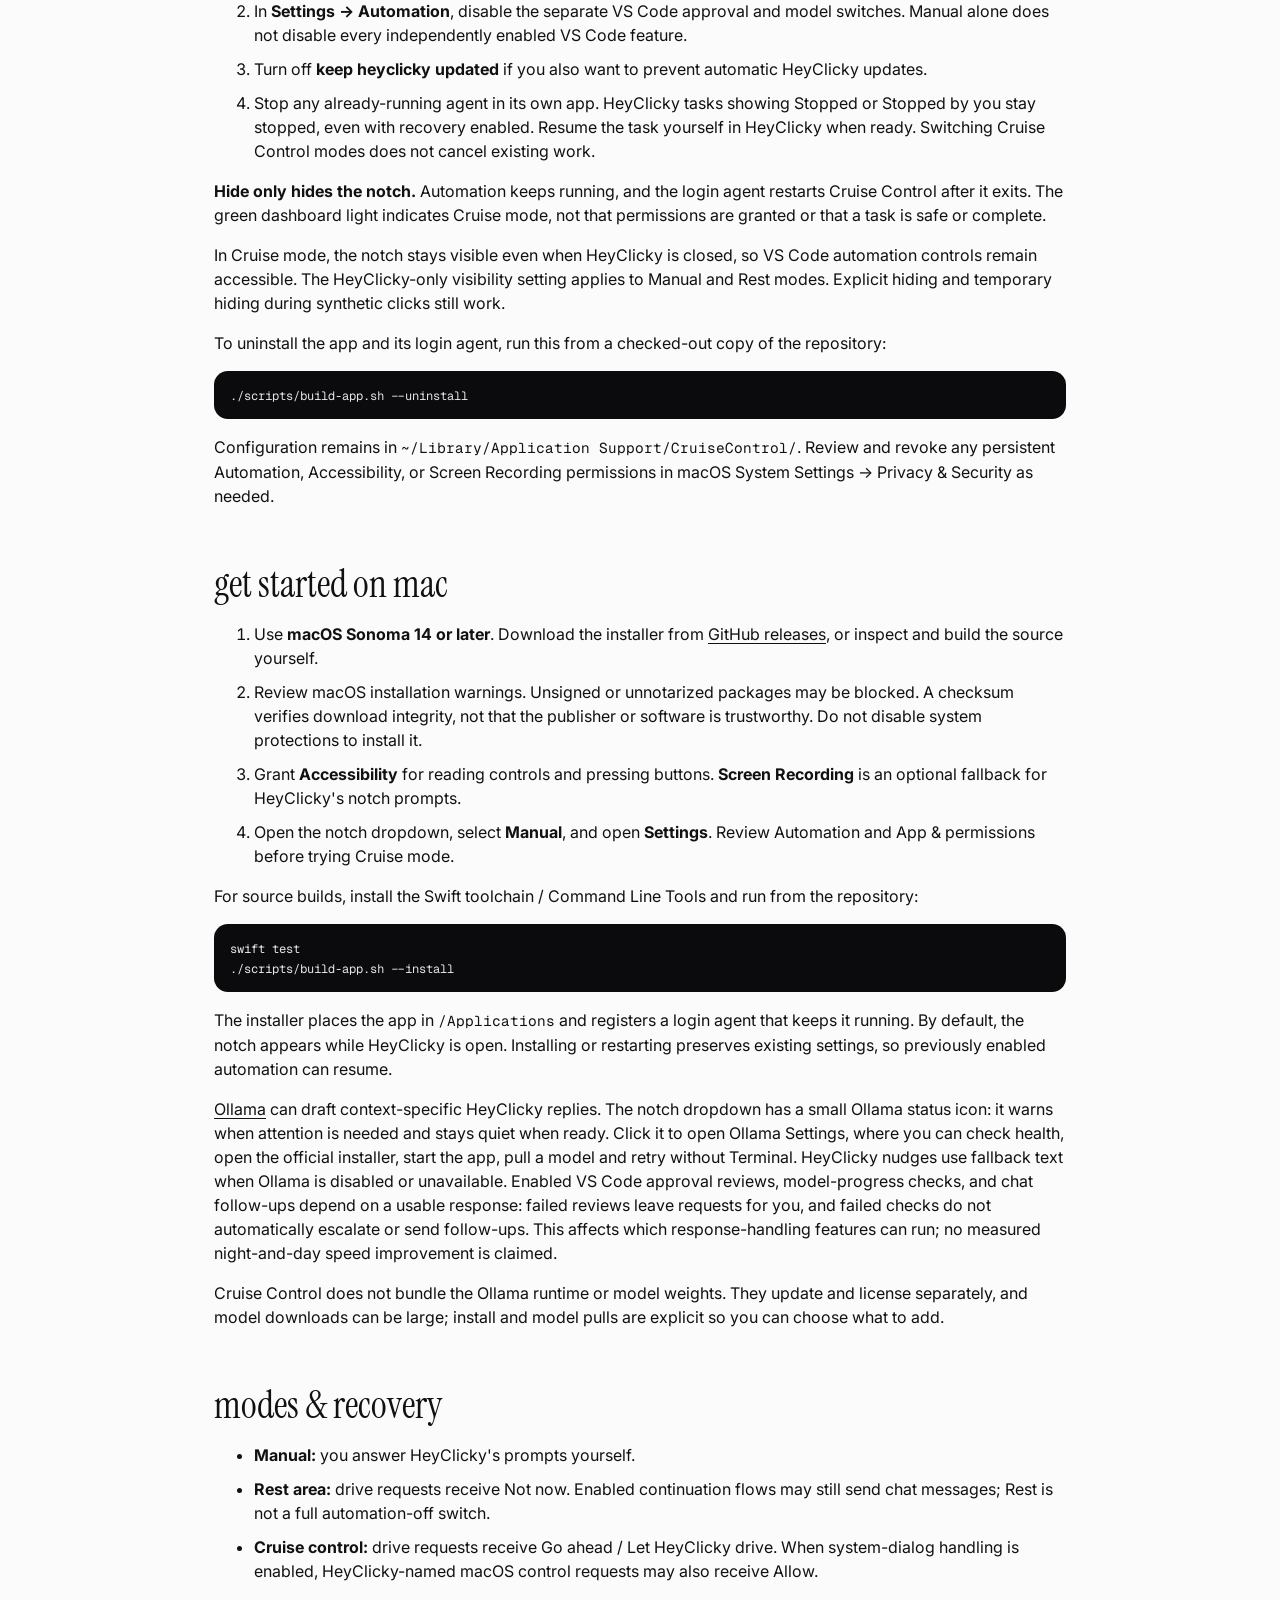
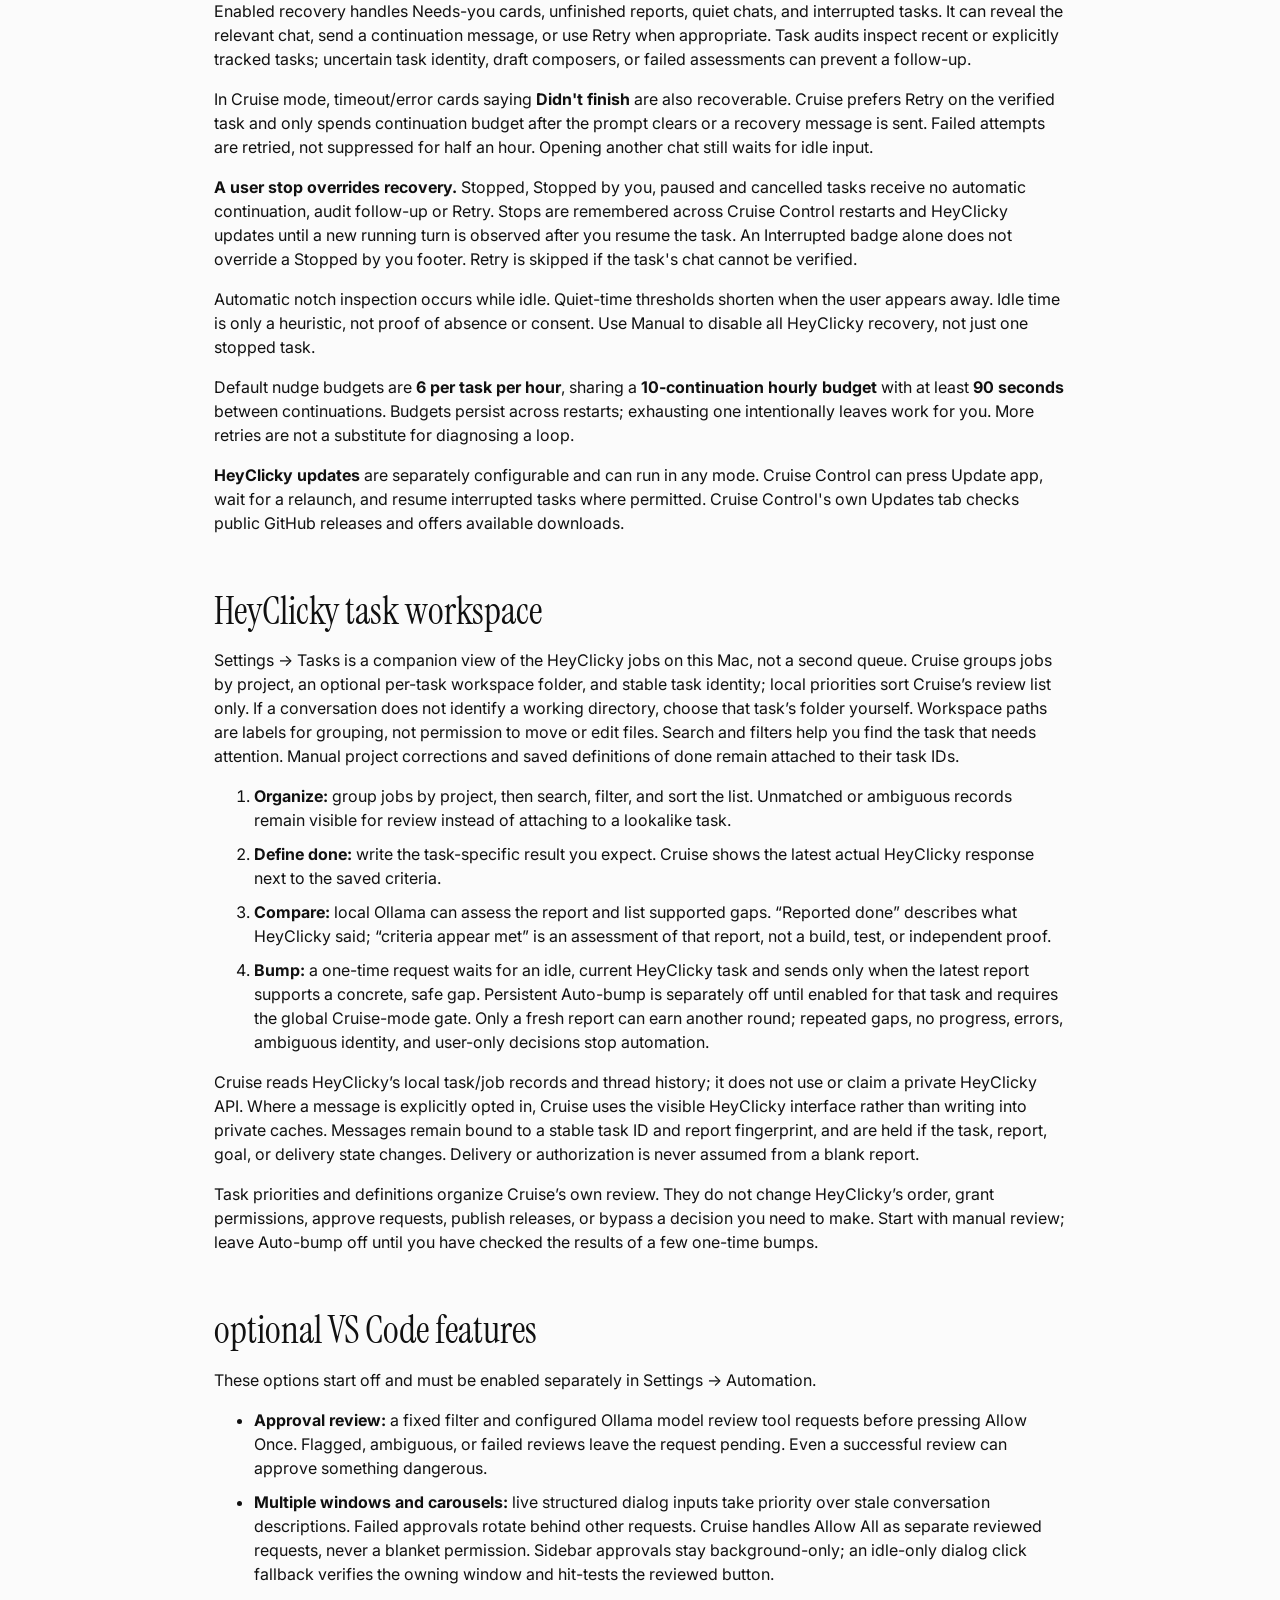
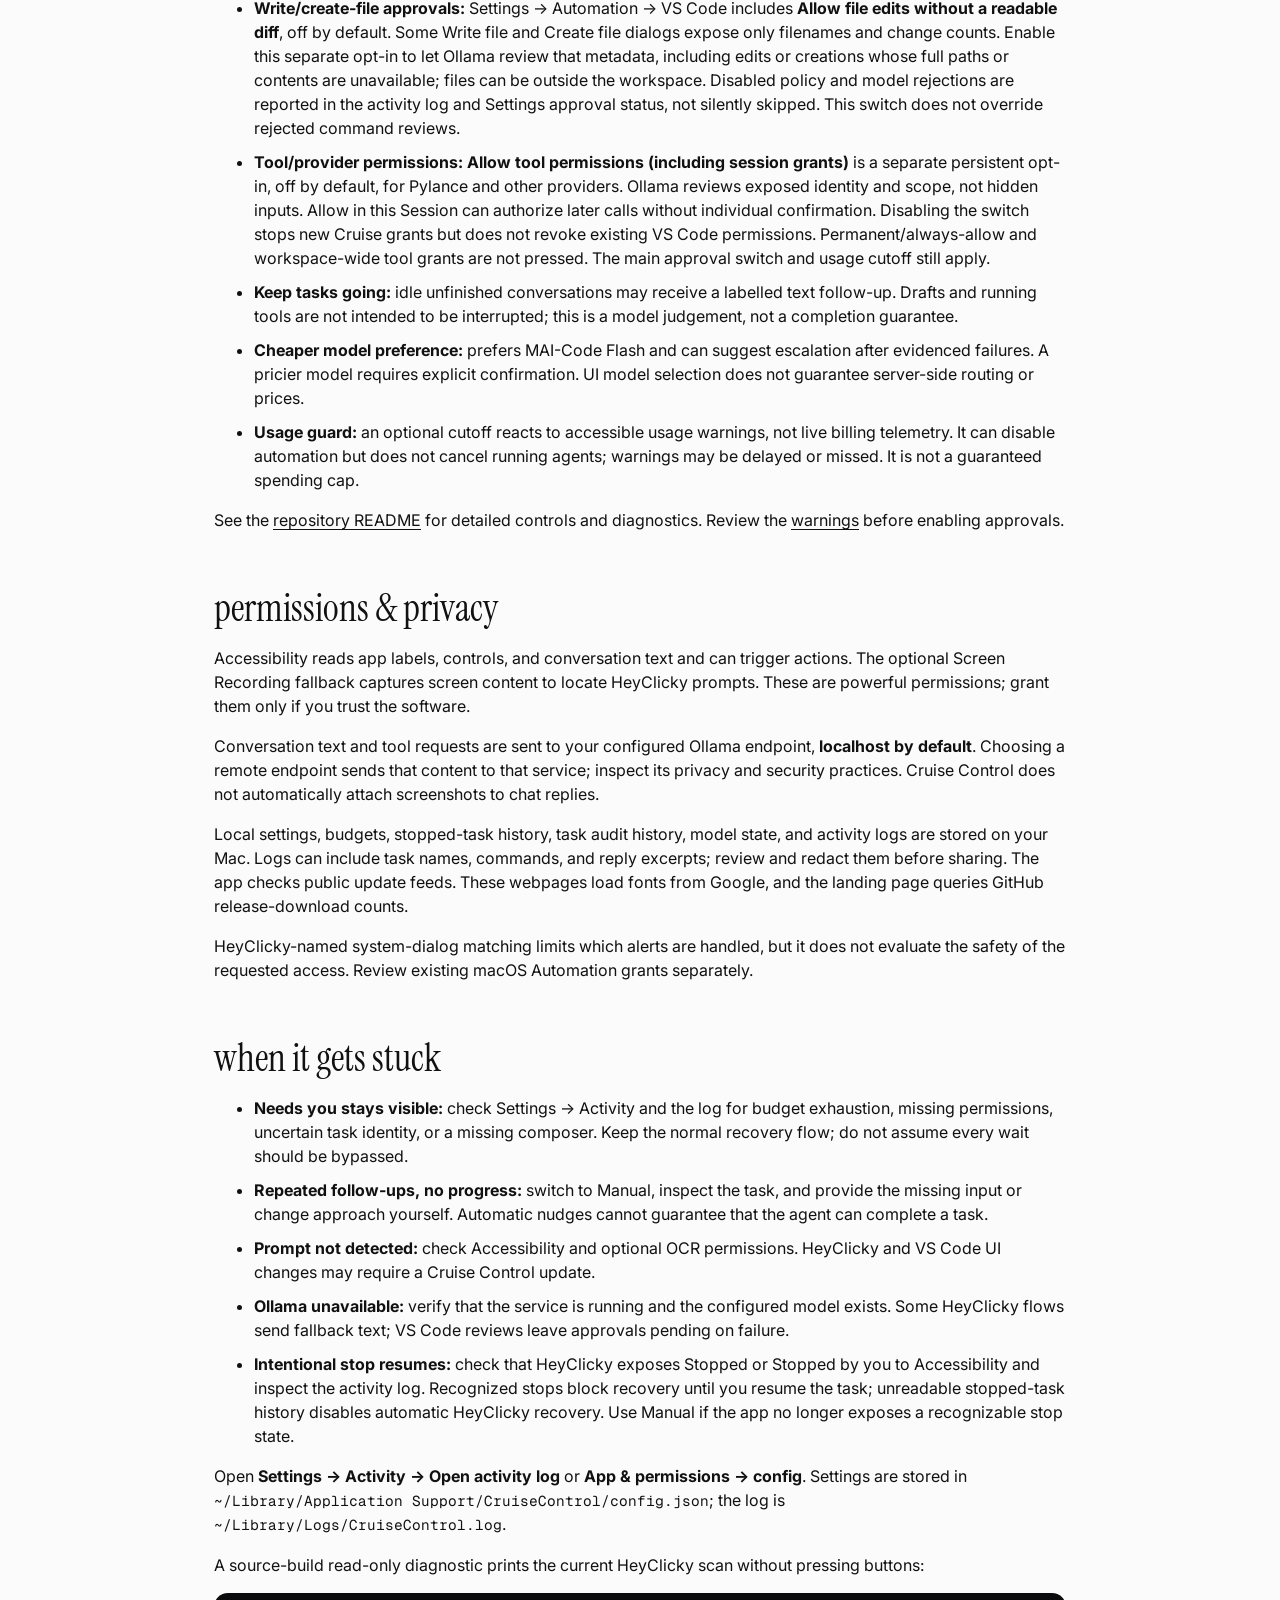
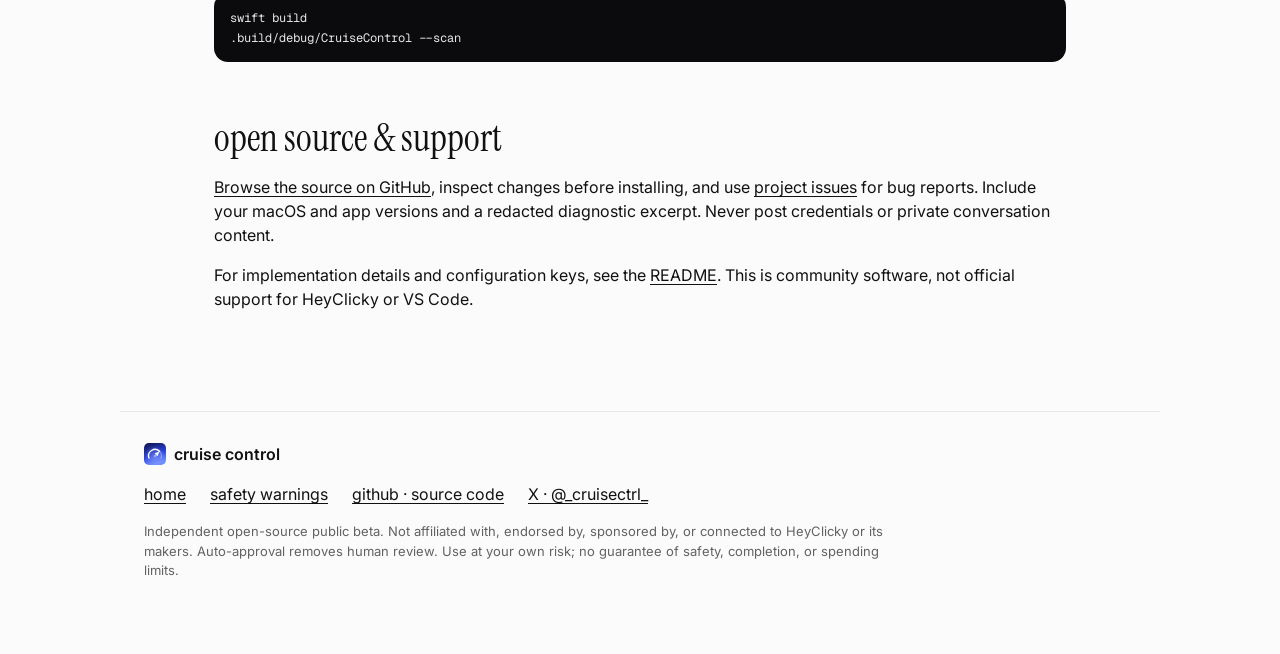
==== commit 31ce8e7a: "Correct Cruise Control X profile link" ====
--- a/site/docs.html
+++ b/site/docs.html
@@ -169,7 +169,7 @@
       <a href="index.html">home</a>
       <a href="#safety">safety warnings</a>
       <a href="https://github.com/ilovespectra/CruiseControl">github · source code</a>
-      <a href="https://x.com/_cruise_ctrl_" target="_blank" rel="noopener noreferrer">X · @_cruise_ctrl_</a>
+      <a href="https://x.com/_cruisectrl_" target="_blank" rel="noopener noreferrer">X · @_cruisectrl_</a>
     </nav>
     <p class="disclaimer">Independent open-source public beta. Not affiliated with, endorsed by, sponsored by, or connected to HeyClicky or its makers. Auto-approval removes human review. Use at your own risk; no guarantee of safety, completion, or spending limits.</p>
   </footer>
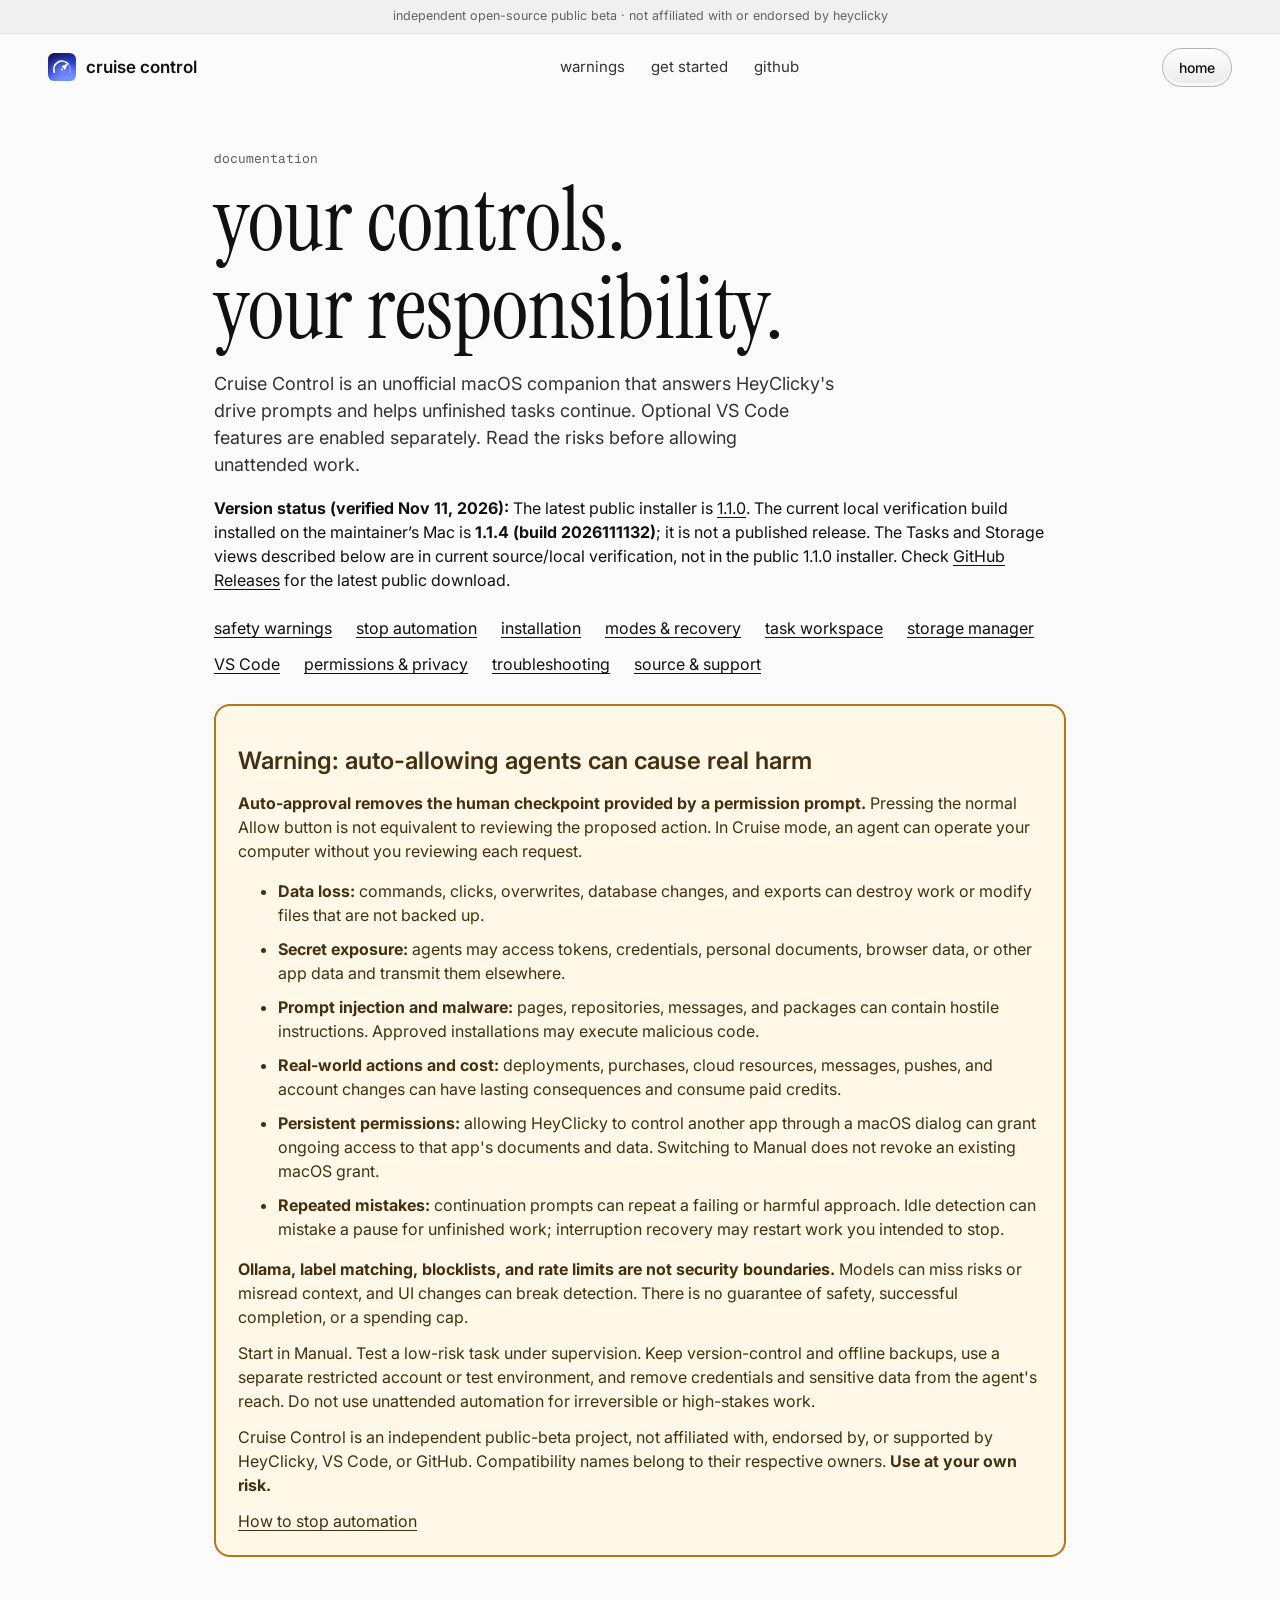
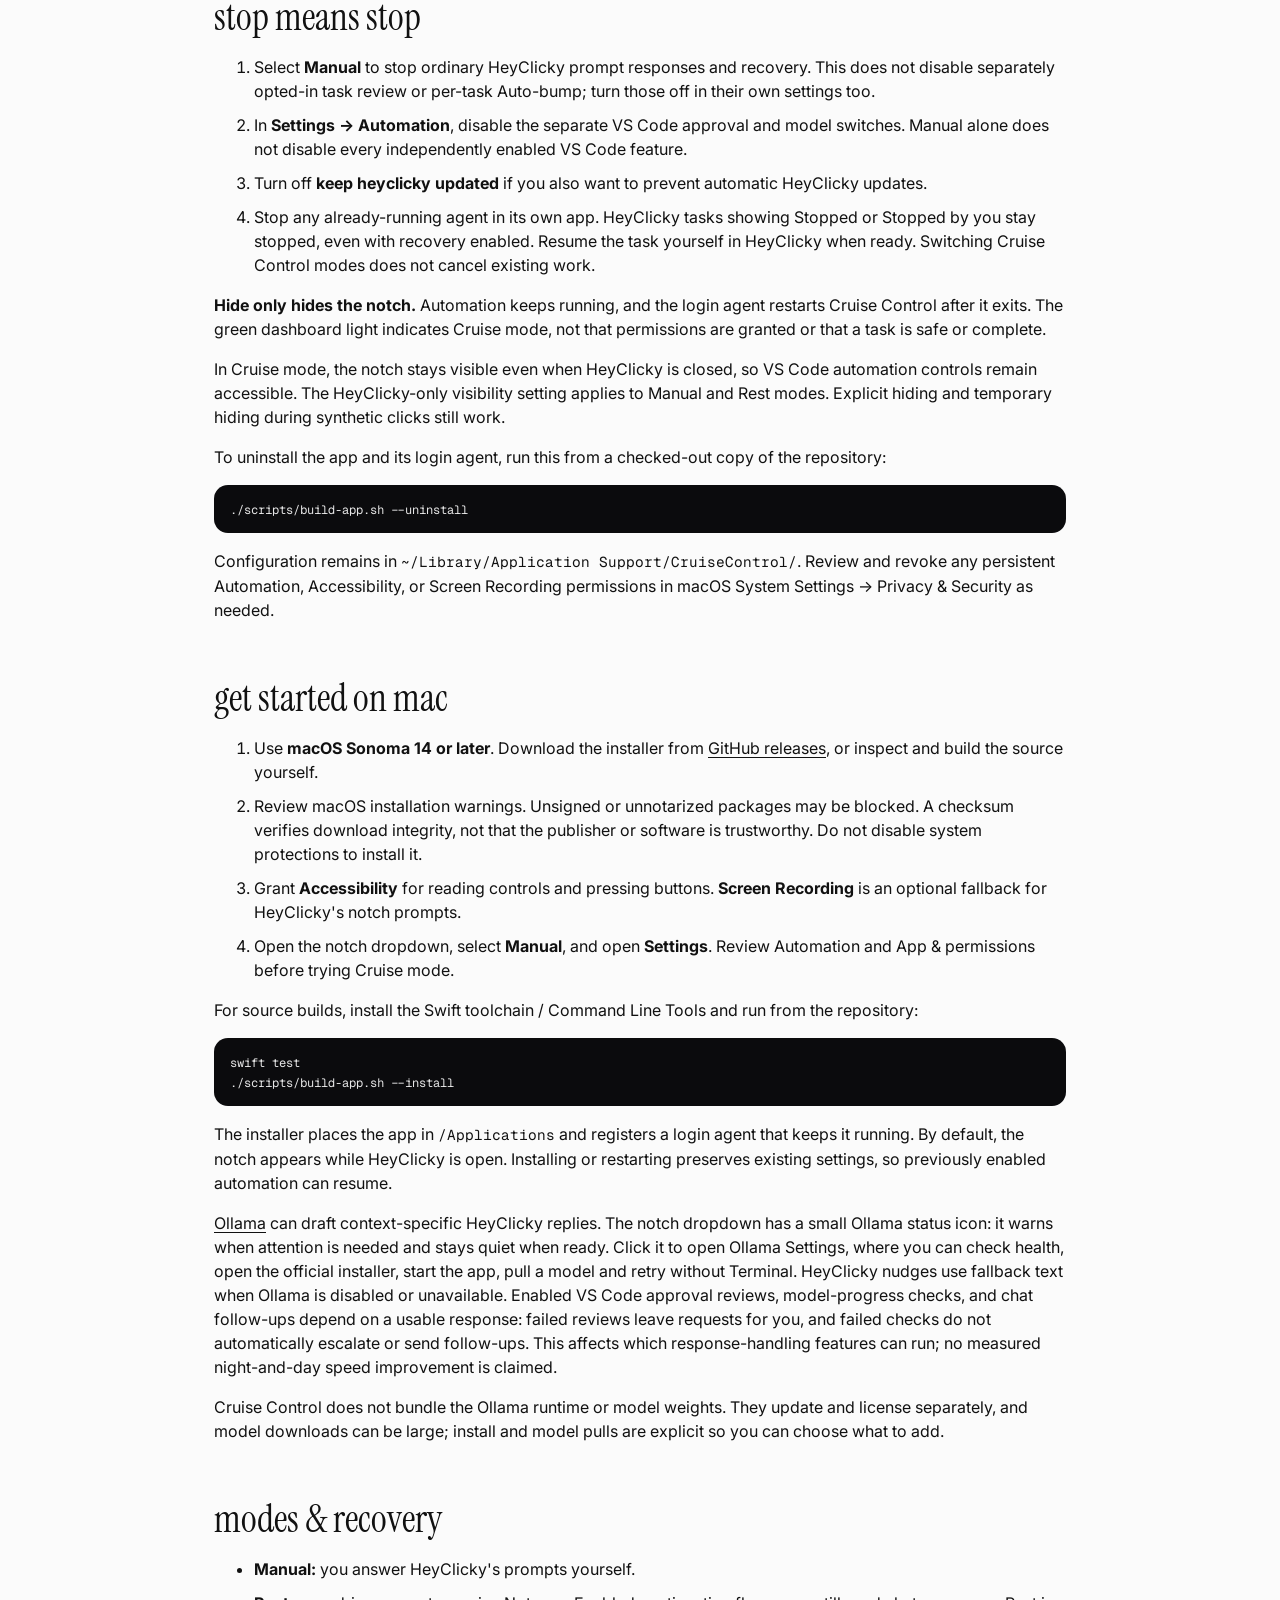
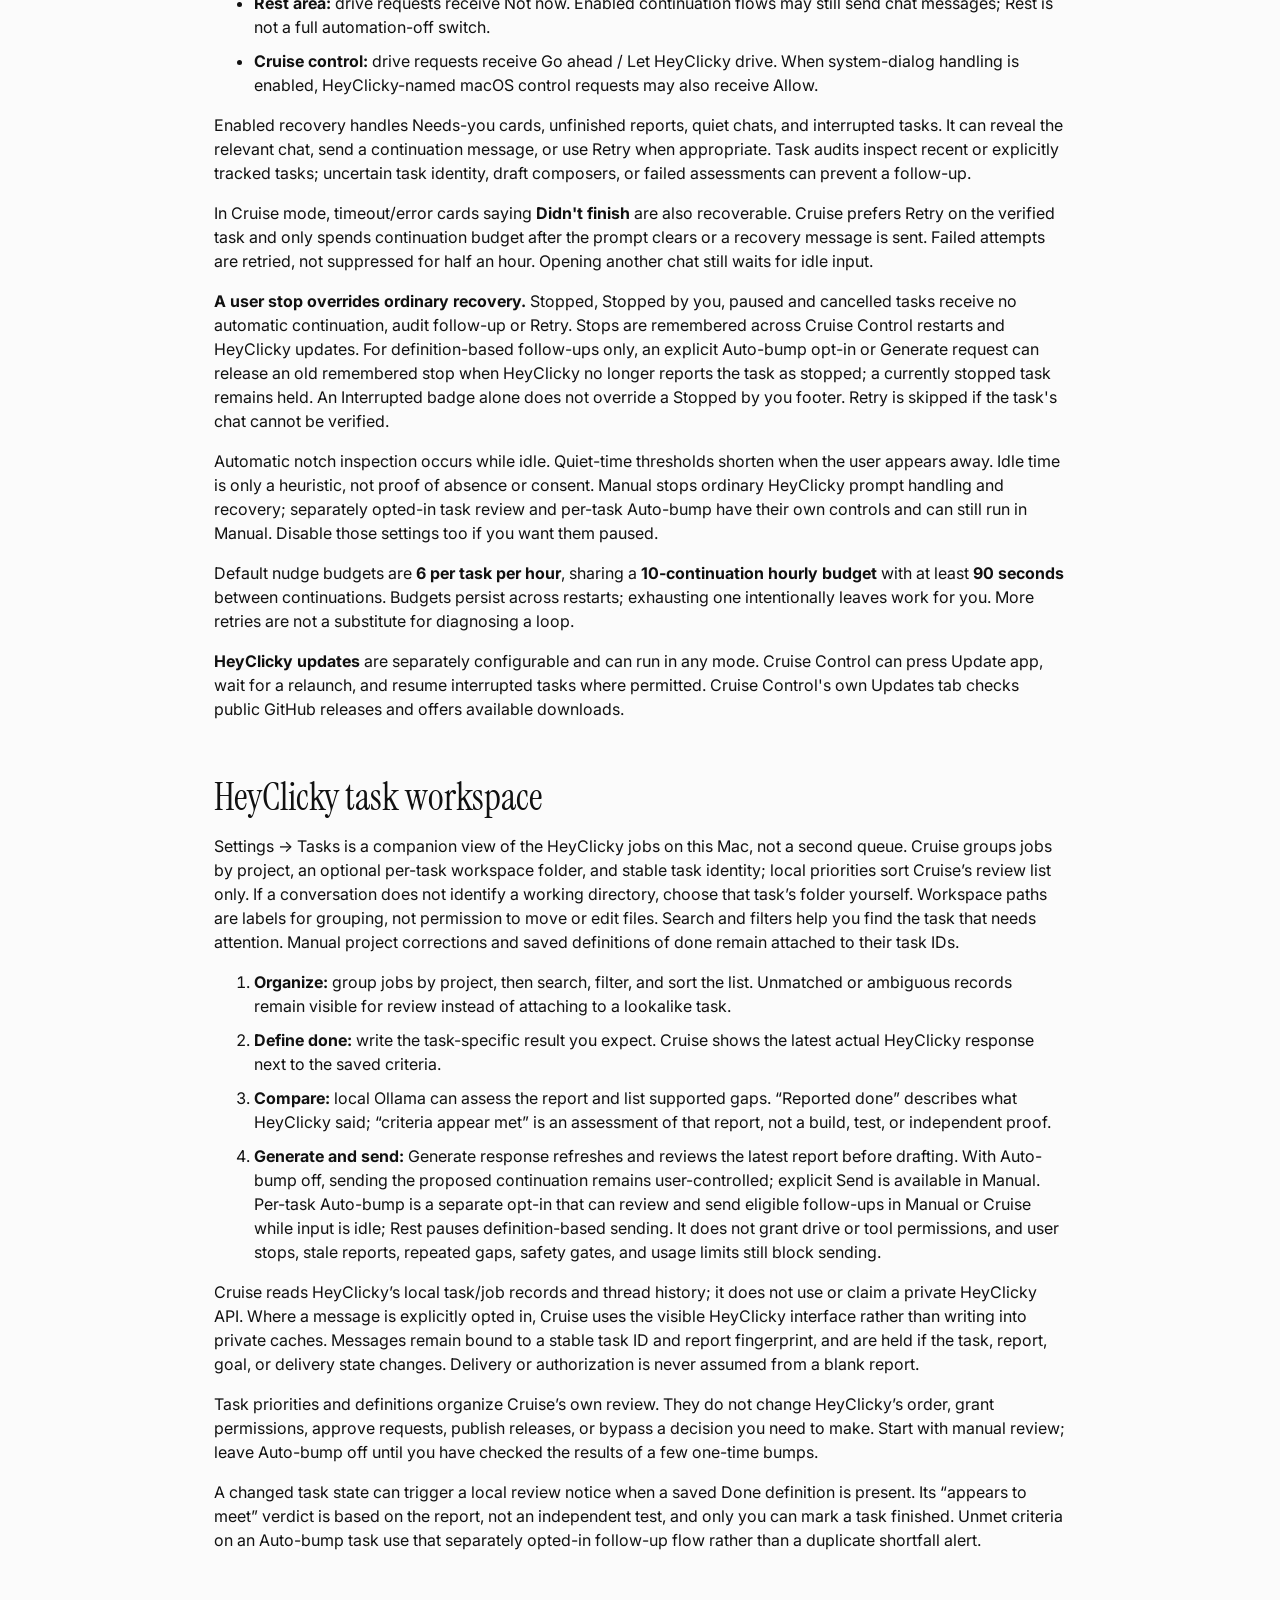
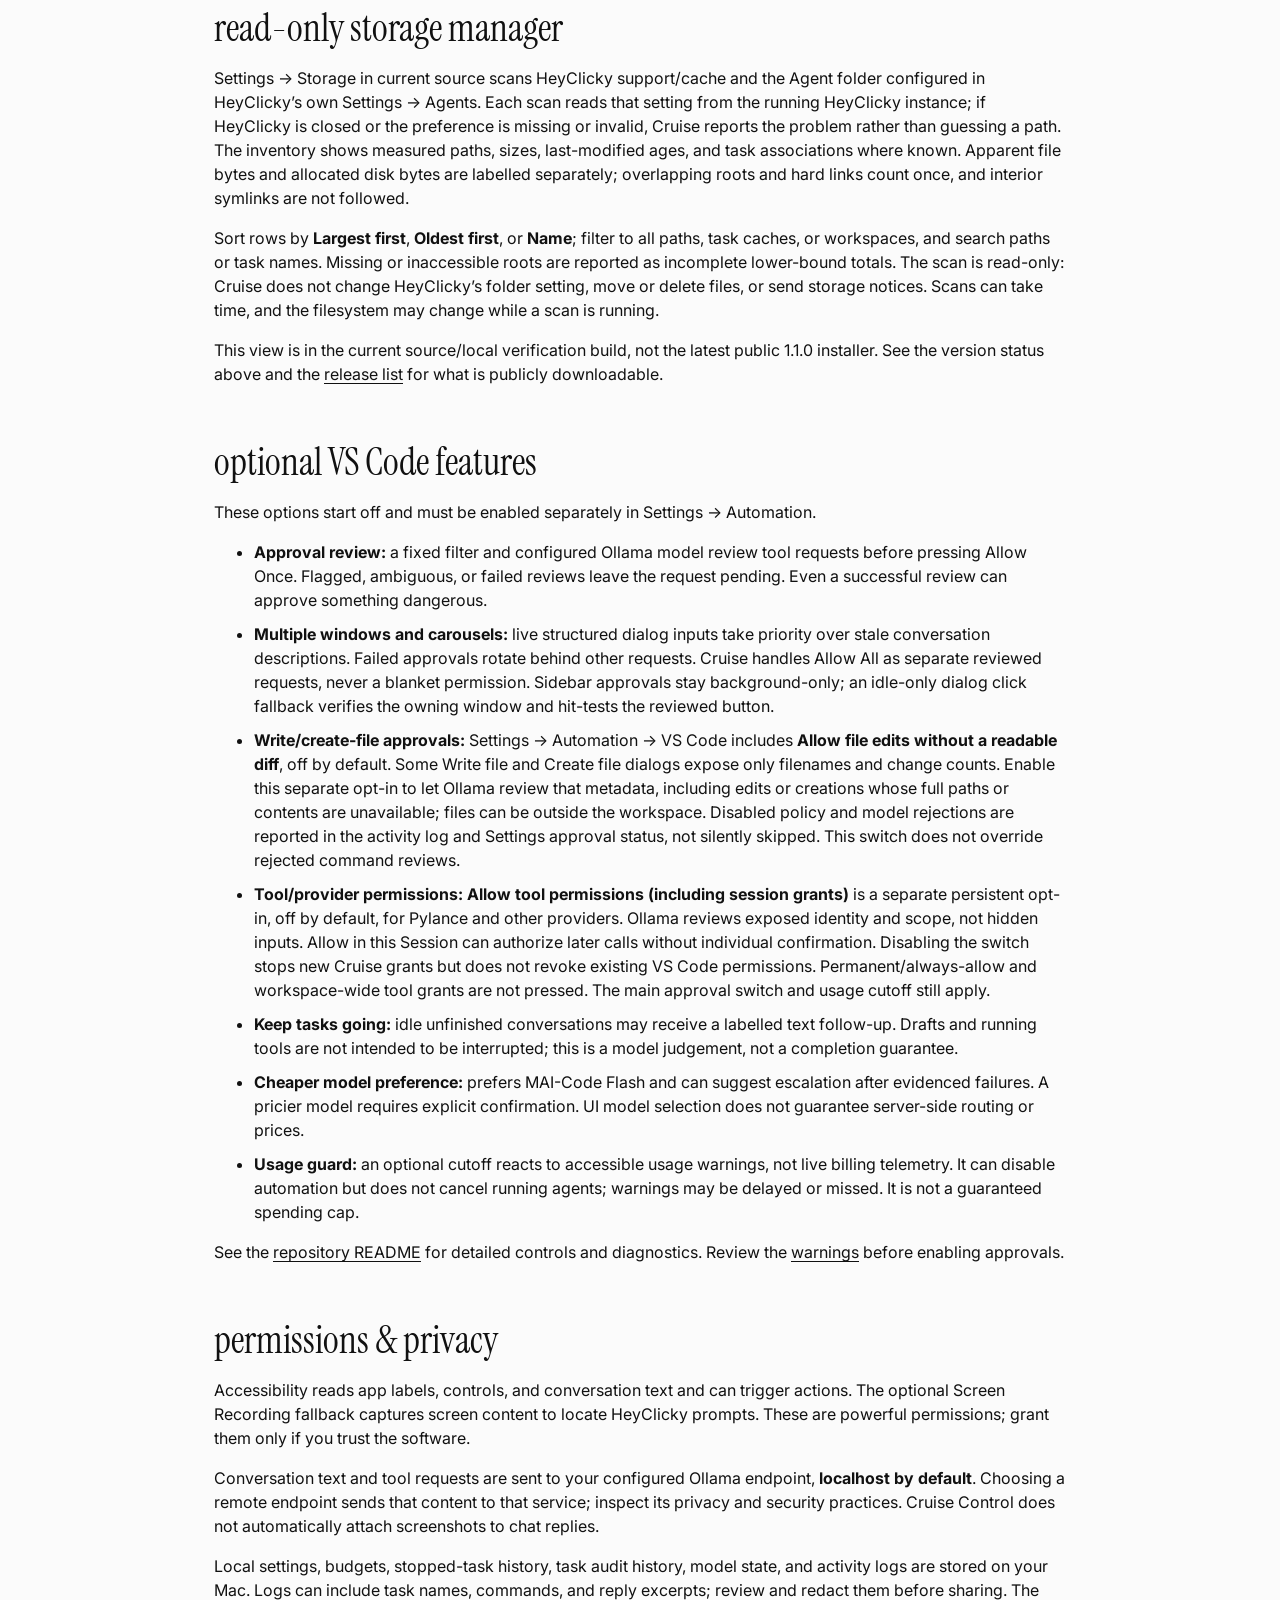
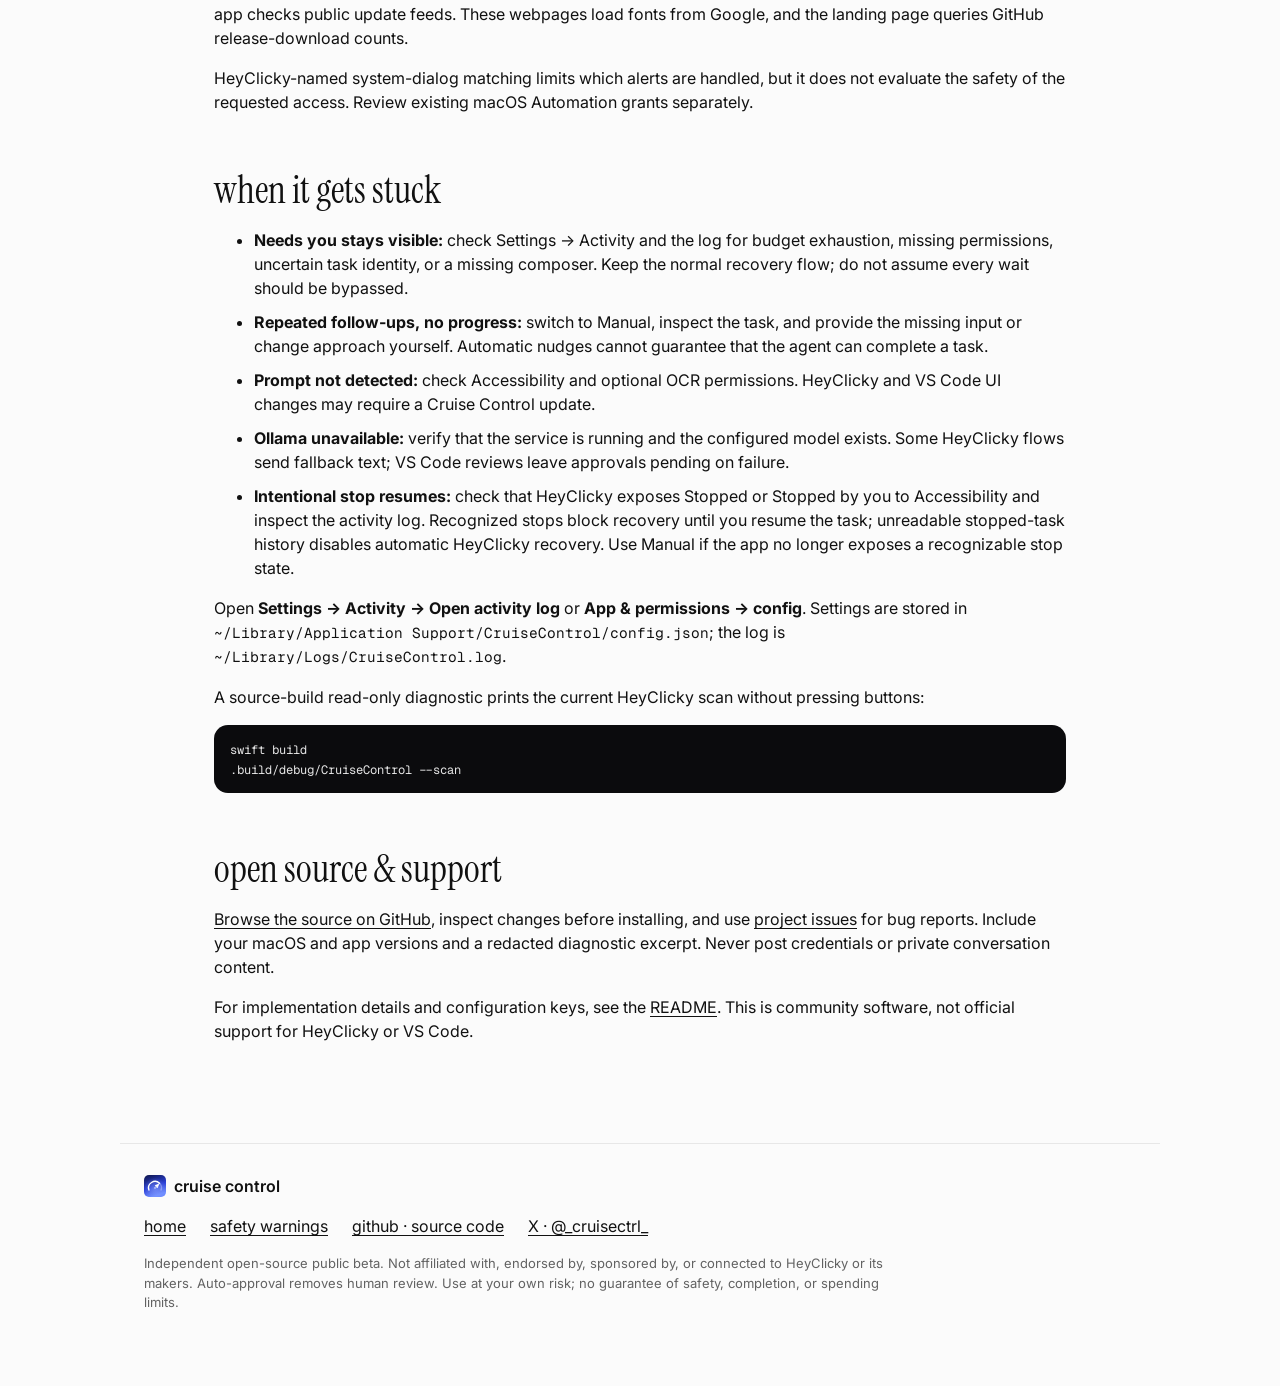
==== commit 223882d7: "Document current Cruise features and version status" ====
--- a/site/docs.html
+++ b/site/docs.html
@@ -5,7 +5,7 @@
   <meta name="viewport" content="width=device-width, initial-scale=1" />
   <meta name="theme-color" content="#fbfbfb" />
   <title>documentation &amp; safety · cruise control</title>
-  <meta name="description" content="Cruise Control documentation: installation, modes, agent auto-approval risks, permissions, privacy, troubleshooting, and how to stop automation." />
+  <meta name="description" content="Cruise Control documentation: current version, installation, modes, task review, read-only storage inventory, agent auto-approval risks, permissions, privacy, and how to stop automation." />
   <link rel="icon" href="icon.svg" type="image/svg+xml" />
   <link rel="preconnect" href="https://fonts.googleapis.com" />
   <link rel="preconnect" href="https://fonts.gstatic.com" crossorigin />
@@ -29,12 +29,14 @@
       <p class="eyebrow">documentation</p>
       <h1>your controls.<br />your responsibility.</h1>
       <p class="lede">Cruise Control is an unofficial macOS companion that answers HeyClicky's drive prompts and helps unfinished tasks continue. Optional VS Code features are enabled separately. Read the risks before allowing unattended work.</p>
+      <p class="version-status"><strong>Version status (verified Nov 11, 2026):</strong> The latest public installer is <a href="https://github.com/ilovespectra/CruiseControl/releases/tag/v1.1.0">1.1.0</a>. The current local verification build installed on the maintainer’s Mac is <strong>1.1.4 (build 2026111132)</strong>; it is not a published release. The Tasks and Storage views described below are in current source/local verification, not in the public 1.1.0 installer. Check <a href="https://github.com/ilovespectra/CruiseControl/releases">GitHub Releases</a> for the latest public download.</p>
       <nav class="docs-toc" aria-label="documentation contents">
         <a href="#safety">safety warnings</a>
         <a href="#stop">stop automation</a>
         <a href="#start">installation</a>
         <a href="#modes">modes &amp; recovery</a>
         <a href="#tasks">task workspace</a>
+        <a href="#storage">storage manager</a>
         <a href="#vscode">VS Code</a>
         <a href="#privacy">permissions &amp; privacy</a>
         <a href="#troubleshooting">troubleshooting</a>
@@ -62,7 +64,7 @@
     <section id="stop">
       <h2>stop means stop</h2>
       <ol>
-        <li>Select <strong>Manual</strong> from the Cruise Control notch dropdown to stop HeyClicky prompt responses and task follow-ups.</li>
+        <li>Select <strong>Manual</strong> to stop ordinary HeyClicky prompt responses and recovery. This does not disable separately opted-in task review or per-task Auto-bump; turn those off in their own settings too.</li>
         <li>In <strong>Settings → Automation</strong>, disable the separate VS Code approval and model switches. Manual alone does not disable every independently enabled VS Code feature.</li>
         <li>Turn off <strong>keep heyclicky updated</strong> if you also want to prevent automatic HeyClicky updates.</li>
         <li>Stop any already-running agent in its own app. HeyClicky tasks showing Stopped or Stopped by you stay stopped, even with recovery enabled. Resume the task yourself in HeyClicky when ready. Switching Cruise Control modes does not cancel existing work.</li>
@@ -99,8 +101,8 @@
       </ul>
       <p>Enabled recovery handles Needs-you cards, unfinished reports, quiet chats, and interrupted tasks. It can reveal the relevant chat, send a continuation message, or use Retry when appropriate. Task audits inspect recent or explicitly tracked tasks; uncertain task identity, draft composers, or failed assessments can prevent a follow-up.</p>
       <p>In Cruise mode, timeout/error cards saying <strong>Didn't finish</strong> are also recoverable. Cruise prefers Retry on the verified task and only spends continuation budget after the prompt clears or a recovery message is sent. Failed attempts are retried, not suppressed for half an hour. Opening another chat still waits for idle input.</p>
-      <p><strong>A user stop overrides recovery.</strong> Stopped, Stopped by you, paused and cancelled tasks receive no automatic continuation, audit follow-up or Retry. Stops are remembered across Cruise Control restarts and HeyClicky updates until a new running turn is observed after you resume the task. An Interrupted badge alone does not override a Stopped by you footer. Retry is skipped if the task's chat cannot be verified.</p>
-      <p>Automatic notch inspection occurs while idle. Quiet-time thresholds shorten when the user appears away. Idle time is only a heuristic, not proof of absence or consent. Use Manual to disable all HeyClicky recovery, not just one stopped task.</p>
+      <p><strong>A user stop overrides ordinary recovery.</strong> Stopped, Stopped by you, paused and cancelled tasks receive no automatic continuation, audit follow-up or Retry. Stops are remembered across Cruise Control restarts and HeyClicky updates. For definition-based follow-ups only, an explicit Auto-bump opt-in or Generate request can release an old remembered stop when HeyClicky no longer reports the task as stopped; a currently stopped task remains held. An Interrupted badge alone does not override a Stopped by you footer. Retry is skipped if the task's chat cannot be verified.</p>
+      <p>Automatic notch inspection occurs while idle. Quiet-time thresholds shorten when the user appears away. Idle time is only a heuristic, not proof of absence or consent. Manual stops ordinary HeyClicky prompt handling and recovery; separately opted-in task review and per-task Auto-bump have their own controls and can still run in Manual. Disable those settings too if you want them paused.</p>
       <p>Default nudge budgets are <strong>6 per task per hour</strong>, sharing a <strong>10-continuation hourly budget</strong> with at least <strong>90 seconds</strong> between continuations. Budgets persist across restarts; exhausting one intentionally leaves work for you. More retries are not a substitute for diagnosing a loop.</p>
       <p><strong>HeyClicky updates</strong> are separately configurable and can run in any mode. Cruise Control can press Update app, wait for a relaunch, and resume interrupted tasks where permitted. Cruise Control's own Updates tab checks public GitHub releases and offers available downloads.</p>
     </section>
@@ -112,10 +114,18 @@
         <li><strong>Organize:</strong> group jobs by project, then search, filter, and sort the list. Unmatched or ambiguous records remain visible for review instead of attaching to a lookalike task.</li>
         <li><strong>Define done:</strong> write the task-specific result you expect. Cruise shows the latest actual HeyClicky response next to the saved criteria.</li>
         <li><strong>Compare:</strong> local Ollama can assess the report and list supported gaps. “Reported done” describes what HeyClicky said; “criteria appear met” is an assessment of that report, not a build, test, or independent proof.</li>
-        <li><strong>Bump:</strong> a one-time request waits for an idle, current HeyClicky task and sends only when the latest report supports a concrete, safe gap. Persistent Auto-bump is separately off until enabled for that task and requires the global Cruise-mode gate. Only a fresh report can earn another round; repeated gaps, no progress, errors, ambiguous identity, and user-only decisions stop automation.</li>
+        <li><strong>Generate and send:</strong> Generate response refreshes and reviews the latest report before drafting. With Auto-bump off, sending the proposed continuation remains user-controlled; explicit Send is available in Manual. Per-task Auto-bump is a separate opt-in that can review and send eligible follow-ups in Manual or Cruise while input is idle; Rest pauses definition-based sending. It does not grant drive or tool permissions, and user stops, stale reports, repeated gaps, safety gates, and usage limits still block sending.</li>
       </ol>
       <p>Cruise reads HeyClicky’s local task/job records and thread history; it does not use or claim a private HeyClicky API. Where a message is explicitly opted in, Cruise uses the visible HeyClicky interface rather than writing into private caches. Messages remain bound to a stable task ID and report fingerprint, and are held if the task, report, goal, or delivery state changes. Delivery or authorization is never assumed from a blank report.</p>
       <p>Task priorities and definitions organize Cruise’s own review. They do not change HeyClicky’s order, grant permissions, approve requests, publish releases, or bypass a decision you need to make. Start with manual review; leave Auto-bump off until you have checked the results of a few one-time bumps.</p>
+      <p>A changed task state can trigger a local review notice when a saved Done definition is present. Its “appears to meet” verdict is based on the report, not an independent test, and only you can mark a task finished. Unmet criteria on an Auto-bump task use that separately opted-in follow-up flow rather than a duplicate shortfall alert.</p>
+    </section>
+
+    <section id="storage">
+      <h2>read-only storage manager</h2>
+      <p>Settings → Storage in current source scans HeyClicky support/cache and the Agent folder configured in HeyClicky’s own Settings → Agents. Each scan reads that setting from the running HeyClicky instance; if HeyClicky is closed or the preference is missing or invalid, Cruise reports the problem rather than guessing a path. The inventory shows measured paths, sizes, last-modified ages, and task associations where known. Apparent file bytes and allocated disk bytes are labelled separately; overlapping roots and hard links count once, and interior symlinks are not followed.</p>
+      <p>Sort rows by <strong>Largest first</strong>, <strong>Oldest first</strong>, or <strong>Name</strong>; filter to all paths, task caches, or workspaces, and search paths or task names. Missing or inaccessible roots are reported as incomplete lower-bound totals. The scan is read-only: Cruise does not change HeyClicky’s folder setting, move or delete files, or send storage notices. Scans can take time, and the filesystem may change while a scan is running.</p>
+      <p>This view is in the current source/local verification build, not the latest public 1.1.0 installer. See the version status above and the <a href="https://github.com/ilovespectra/CruiseControl/releases">release list</a> for what is publicly downloadable.</p>
     </section>
 
     <section id="vscode">
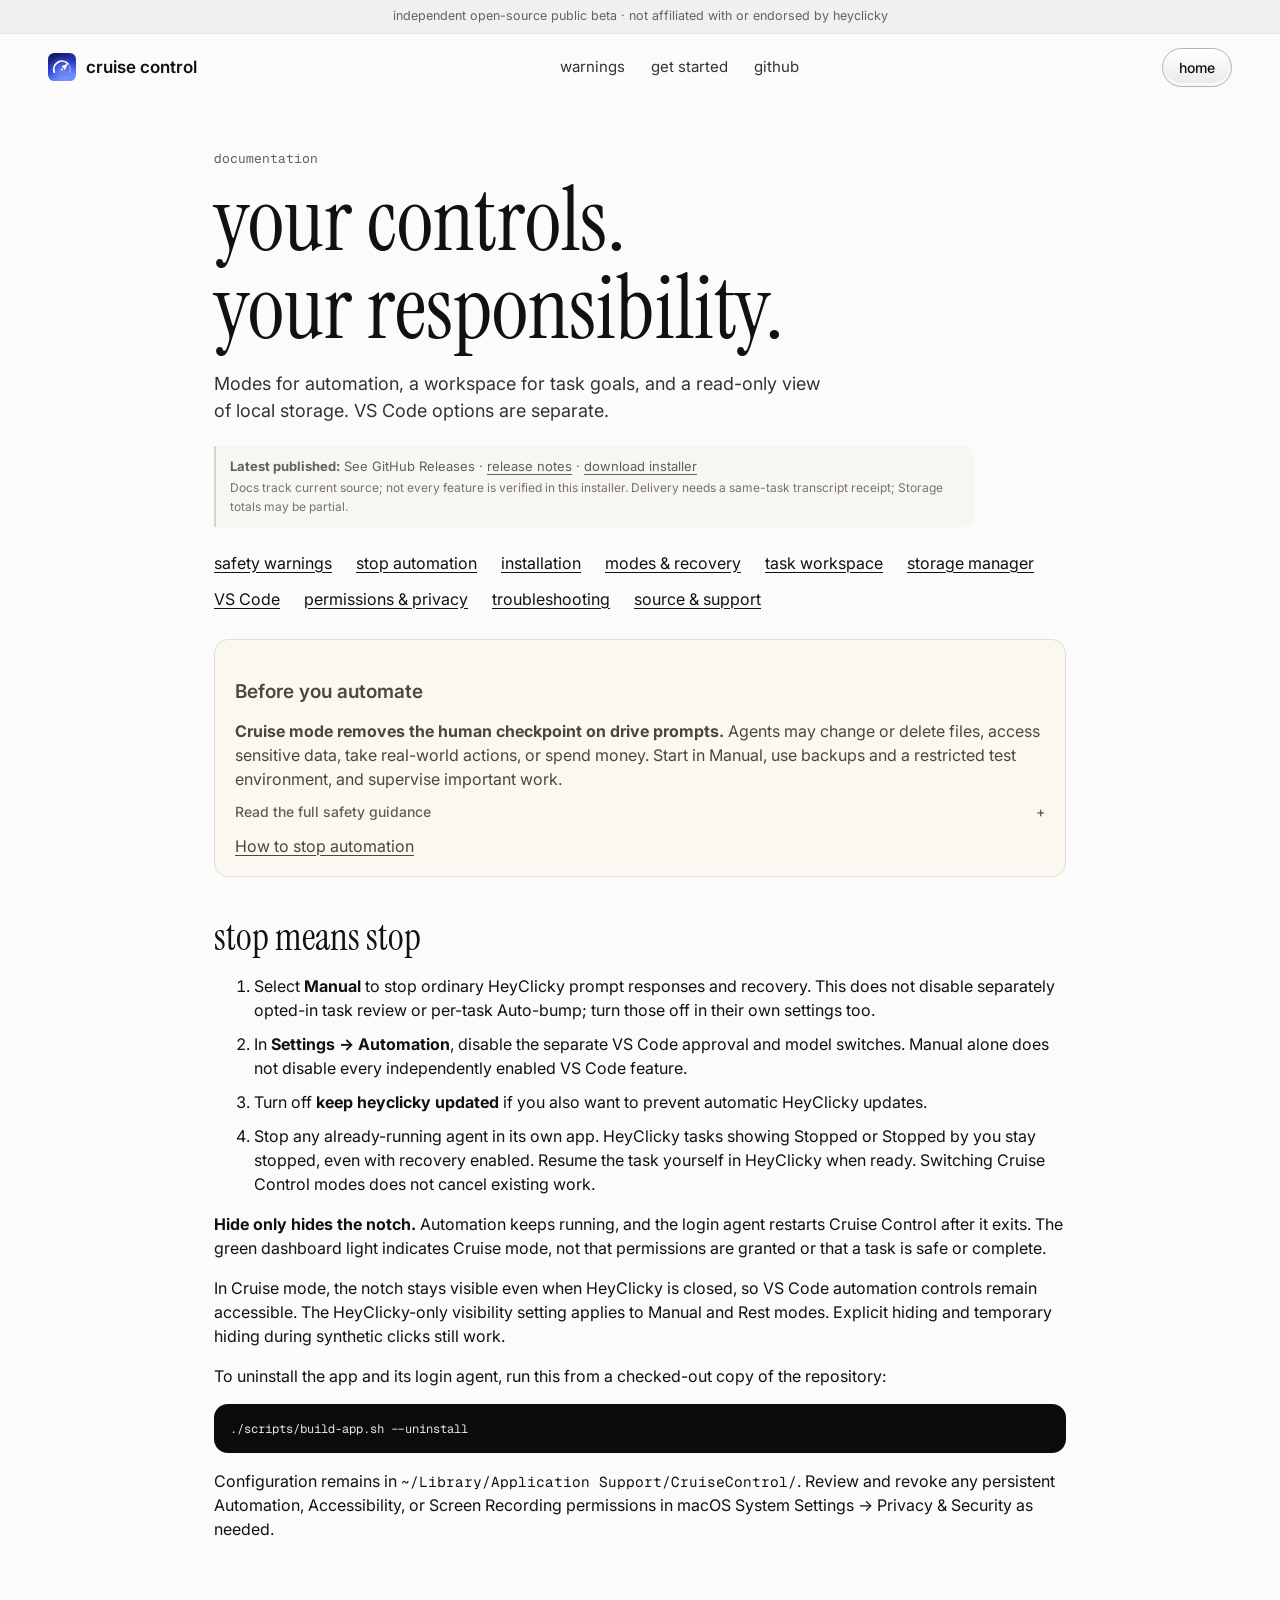
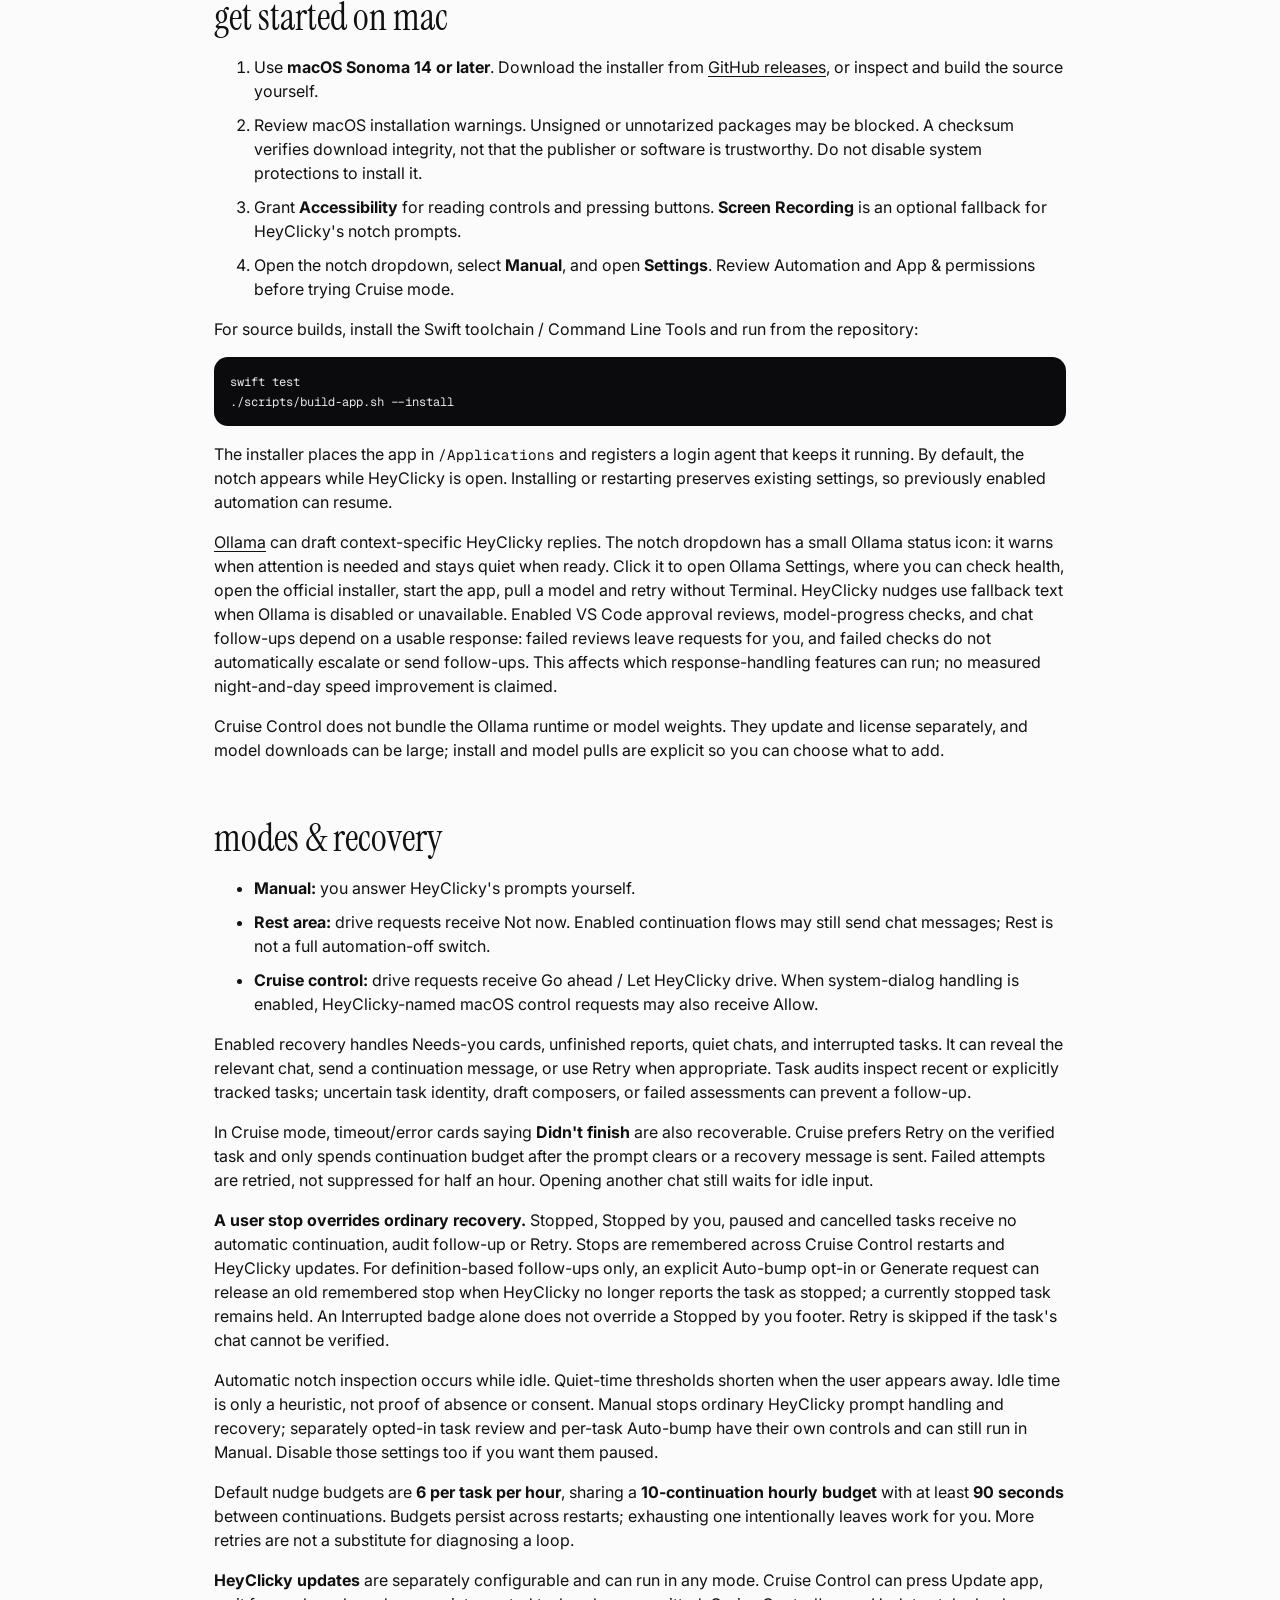
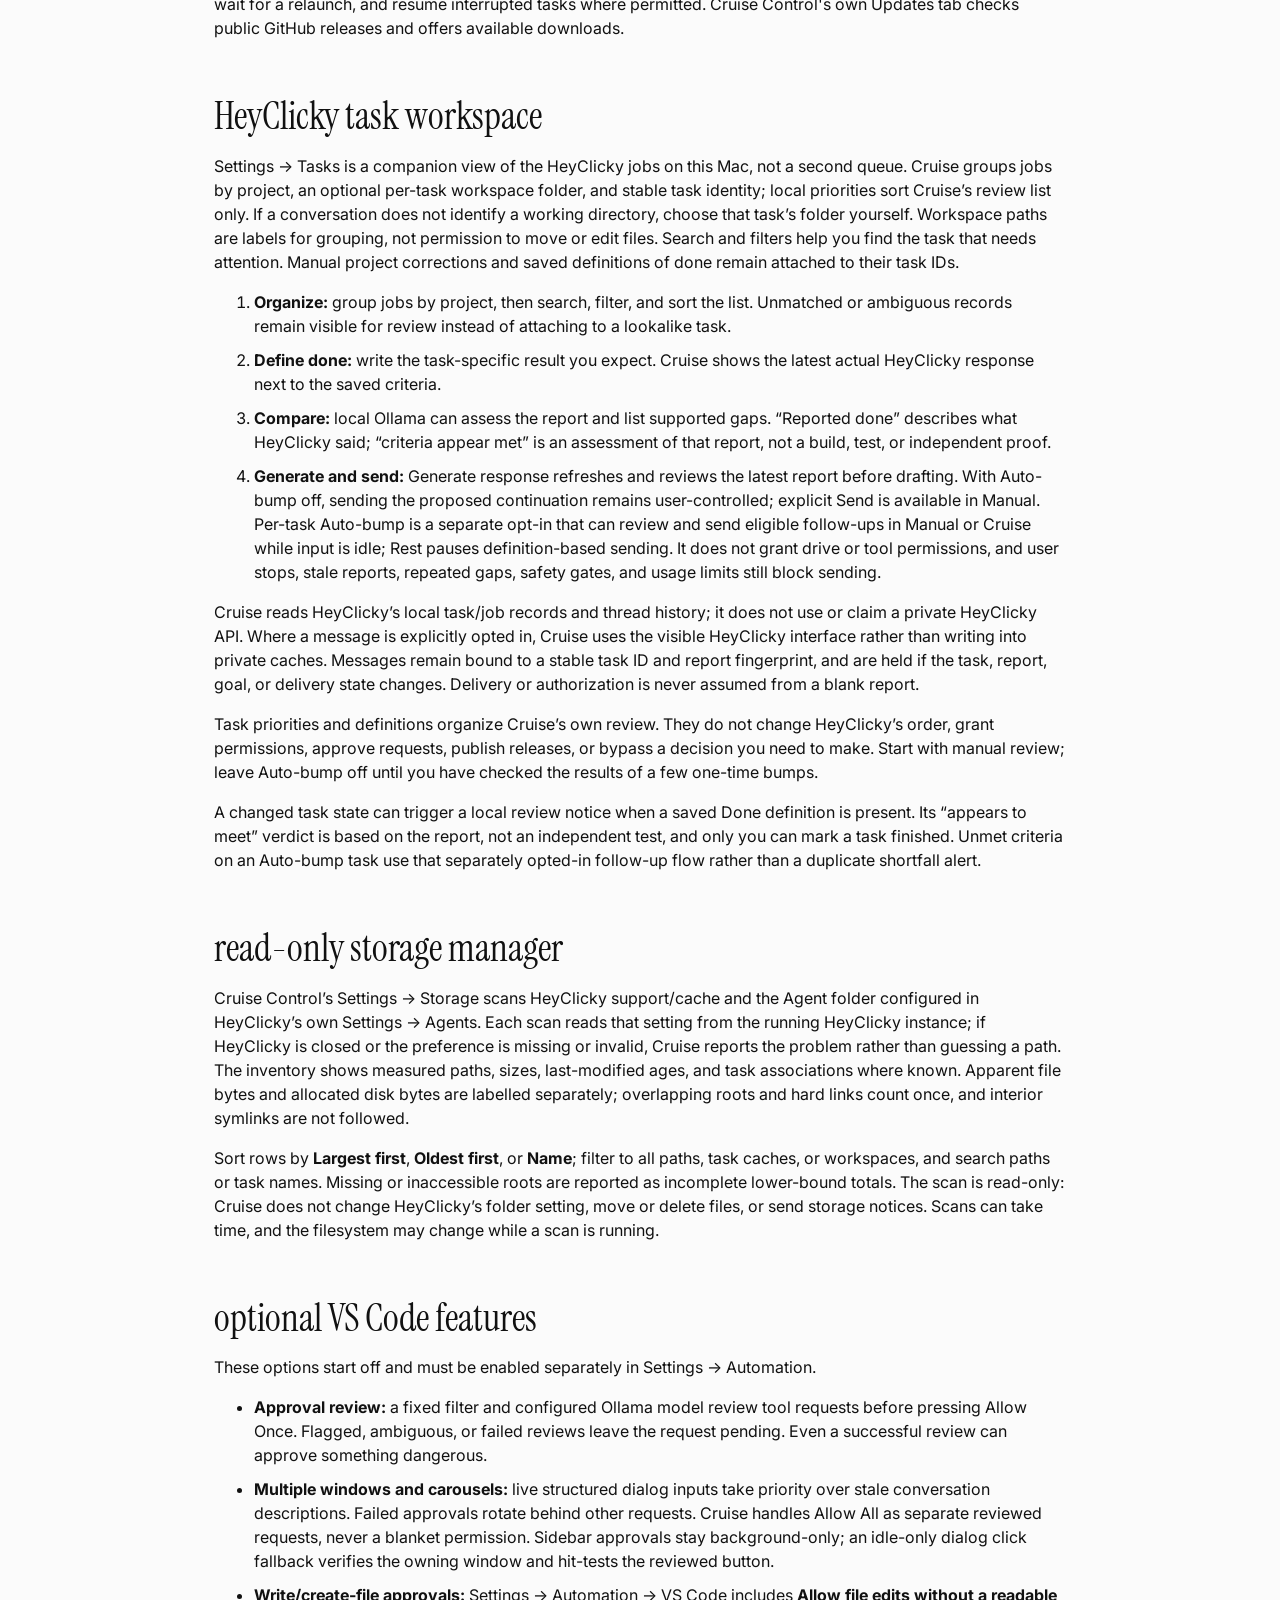
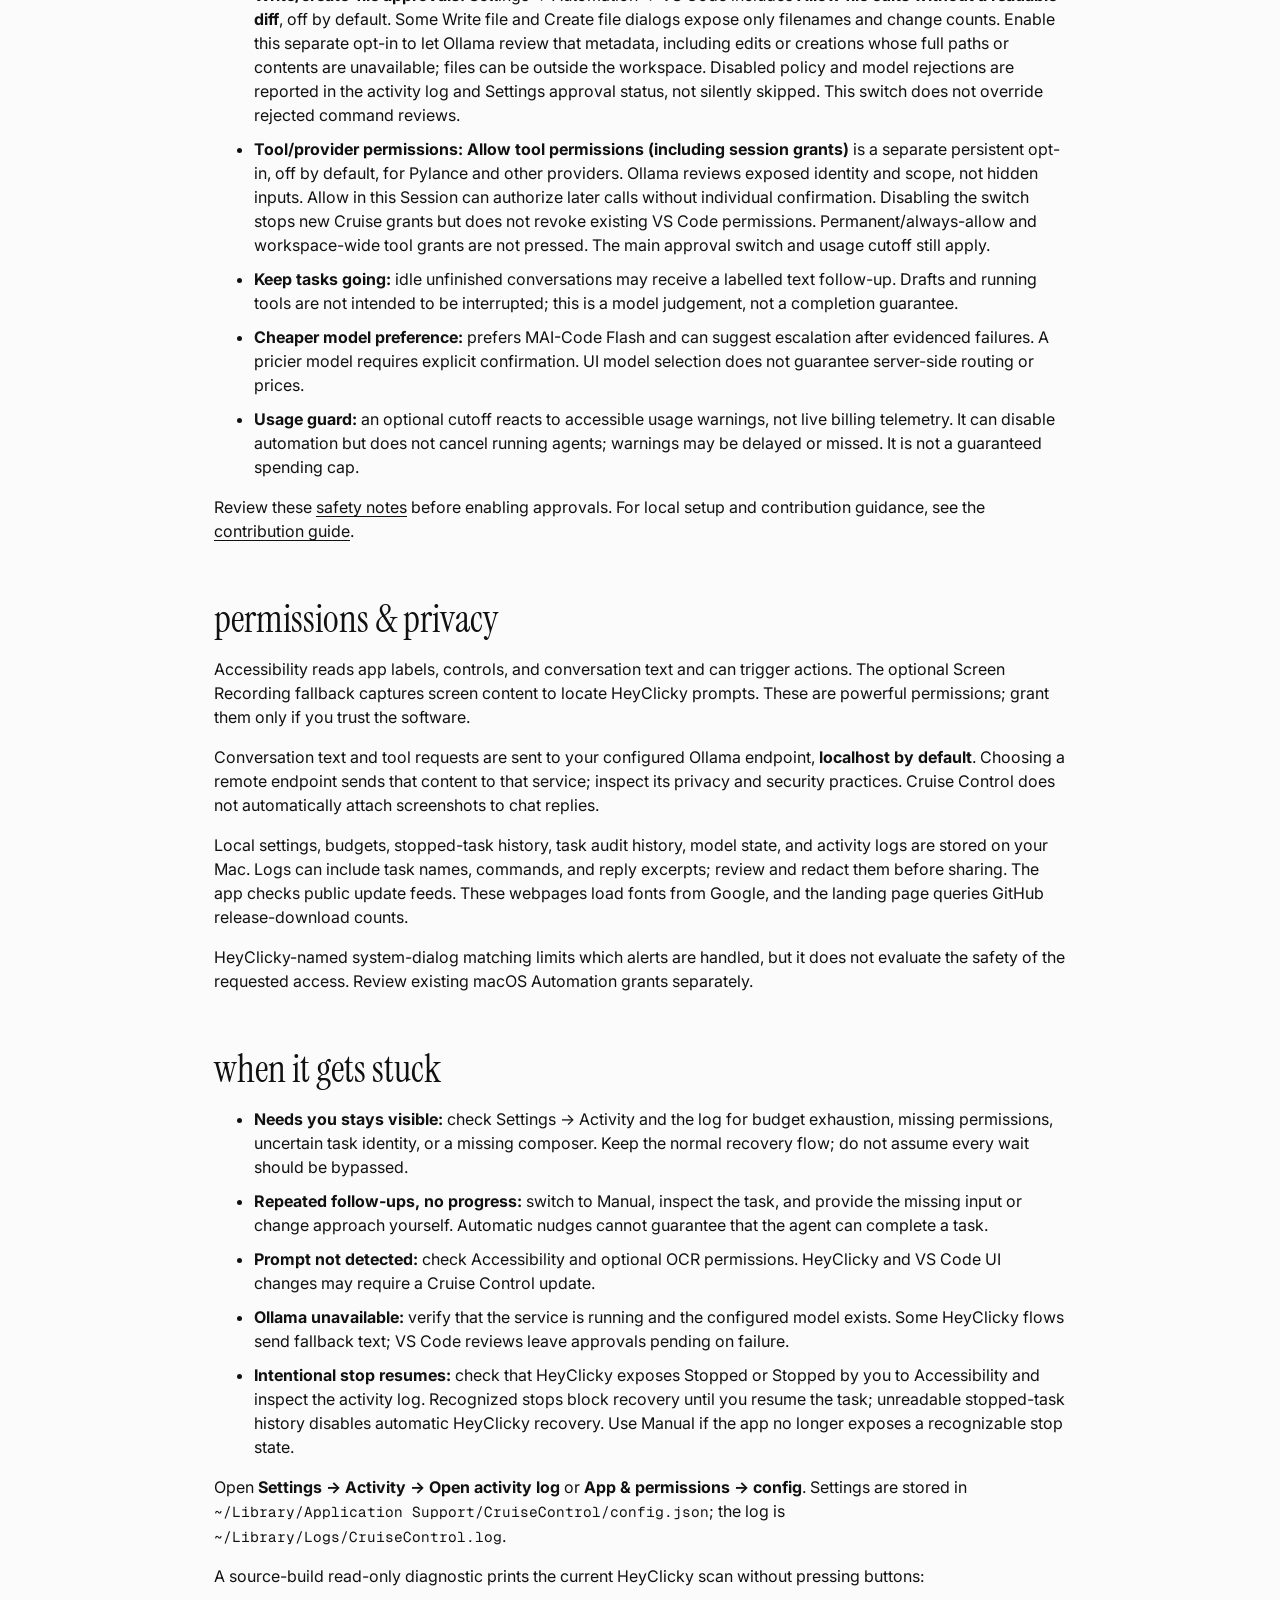
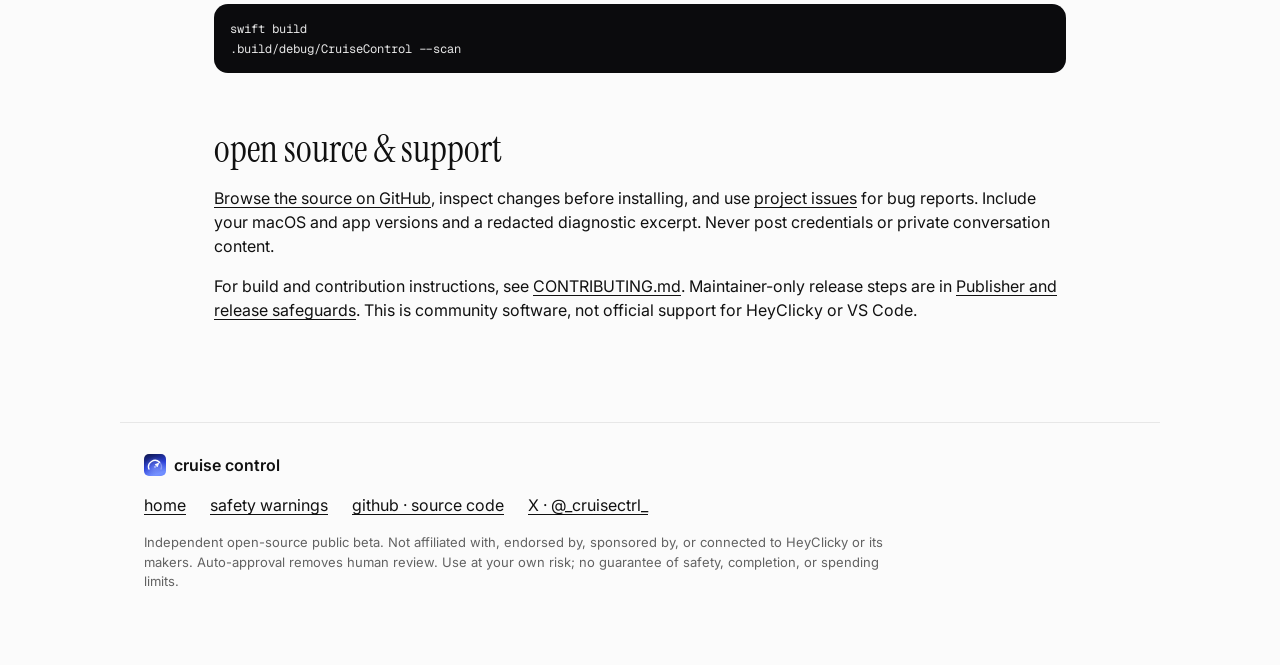
==== commit 062d3c5c: "Simplify Cruise website and docs" ====
--- a/site/docs.html
+++ b/site/docs.html
@@ -28,8 +28,11 @@
     <header>
       <p class="eyebrow">documentation</p>
       <h1>your controls.<br />your responsibility.</h1>
-      <p class="lede">Cruise Control is an unofficial macOS companion that answers HeyClicky's drive prompts and helps unfinished tasks continue. Optional VS Code features are enabled separately. Read the risks before allowing unattended work.</p>
-      <p class="version-status"><strong>Version status (verified Nov 11, 2026):</strong> The latest public installer is <a href="https://github.com/ilovespectra/CruiseControl/releases/tag/v1.1.0">1.1.0</a>. The current local verification build installed on the maintainer’s Mac is <strong>1.1.4 (build 2026111132)</strong>; it is not a published release. The Tasks and Storage views described below are in current source/local verification, not in the public 1.1.0 installer. Check <a href="https://github.com/ilovespectra/CruiseControl/releases">GitHub Releases</a> for the latest public download.</p>
+      <p class="lede">Modes for automation, a workspace for task goals, and a read-only view of local storage. VS Code options are separate.</p>
+      <aside class="release-note" aria-label="Release information">
+        <p><strong>Latest published:</strong> <span class="latest-version" aria-live="polite">Checking GitHub…</span> · <a class="latest-release-link" href="https://github.com/ilovespectra/CruiseControl/releases/latest">release notes</a> · <a data-latest-installer href="https://github.com/ilovespectra/CruiseControl/releases/latest/download/CruiseControl.pkg">download installer</a></p>
+        <p class="release-caveat">Docs track current source; not every feature is verified in this installer. Delivery needs a same-task transcript receipt; Storage totals may be partial.</p>
+      </aside>
       <nav class="docs-toc" aria-label="documentation contents">
         <a href="#safety">safety warnings</a>
         <a href="#stop">stop automation</a>
@@ -45,19 +48,21 @@
     </header>
 
     <section id="safety" class="safety-warning" aria-labelledby="safety-heading">
-      <h2 id="safety-heading">Warning: auto-allowing agents can cause real harm</h2>
-      <p><strong>Auto-approval removes the human checkpoint provided by a permission prompt.</strong> Pressing the normal Allow button is not equivalent to reviewing the proposed action. In Cruise mode, an agent can operate your computer without you reviewing each request.</p>
-      <ul>
-        <li><strong>Data loss:</strong> commands, clicks, overwrites, database changes, and exports can destroy work or modify files that are not backed up.</li>
-        <li><strong>Secret exposure:</strong> agents may access tokens, credentials, personal documents, browser data, or other app data and transmit them elsewhere.</li>
-        <li><strong>Prompt injection and malware:</strong> pages, repositories, messages, and packages can contain hostile instructions. Approved installations may execute malicious code.</li>
-        <li><strong>Real-world actions and cost:</strong> deployments, purchases, cloud resources, messages, pushes, and account changes can have lasting consequences and consume paid credits.</li>
-        <li><strong>Persistent permissions:</strong> allowing HeyClicky to control another app through a macOS dialog can grant ongoing access to that app's documents and data. Switching to Manual does not revoke an existing macOS grant.</li>
-        <li><strong>Repeated mistakes:</strong> continuation prompts can repeat a failing or harmful approach. Idle detection can mistake a pause for unfinished work; interruption recovery may restart work you intended to stop.</li>
-      </ul>
-      <p><strong>Ollama, label matching, blocklists, and rate limits are not security boundaries.</strong> Models can miss risks or misread context, and UI changes can break detection. There is no guarantee of safety, successful completion, or a spending cap.</p>
-      <p>Start in Manual. Test a low-risk task under supervision. Keep version-control and offline backups, use a separate restricted account or test environment, and remove credentials and sensitive data from the agent's reach. Do not use unattended automation for irreversible or high-stakes work.</p>
-      <p>Cruise Control is an independent public-beta project, not affiliated with, endorsed by, or supported by HeyClicky, VS Code, or GitHub. Compatibility names belong to their respective owners. <strong>Use at your own risk.</strong></p>
+      <h2 id="safety-heading">Before you automate</h2>
+      <p><strong>Cruise mode removes the human checkpoint on drive prompts.</strong> Agents may change or delete files, access sensitive data, take real-world actions, or spend money. Start in Manual, use backups and a restricted test environment, and supervise important work.</p>
+      <details class="safety-details">
+        <summary>Read the full safety guidance</summary>
+        <ul>
+          <li><strong>Data loss:</strong> commands, clicks, overwrites, database changes, and exports can destroy work or modify files that are not backed up.</li>
+          <li><strong>Secret exposure:</strong> agents may access tokens, credentials, personal documents, browser data, or other app data and transmit them elsewhere.</li>
+          <li><strong>Prompt injection and malware:</strong> pages, repositories, messages, and packages can contain hostile instructions. Approved installations may execute malicious code.</li>
+          <li><strong>Real-world actions and cost:</strong> deployments, purchases, cloud resources, messages, pushes, and account changes can have lasting consequences and consume paid credits.</li>
+          <li><strong>Persistent permissions:</strong> allowing HeyClicky to control another app through a macOS dialog can grant ongoing access to that app's documents and data. Switching to Manual does not revoke an existing macOS grant.</li>
+          <li><strong>Repeated mistakes:</strong> continuation prompts can repeat a failing or harmful approach. Idle detection can mistake a pause for unfinished work; interruption recovery may restart work you intended to stop.</li>
+        </ul>
+        <p><strong>Ollama, label matching, blocklists, and rate limits are not security boundaries.</strong> Models can miss risks or misread context, and UI changes can break detection. There is no guarantee of safety, successful completion, or a spending cap.</p>
+        <p>Do not use unattended automation for irreversible or high-stakes work. Remove credentials and sensitive data from the agent's reach. Cruise Control is independent and not affiliated with HeyClicky, VS Code, or GitHub.</p>
+      </details>
       <a href="#stop">How to stop automation</a>
     </section>
 
@@ -123,9 +128,8 @@
 
     <section id="storage">
       <h2>read-only storage manager</h2>
-      <p>Settings → Storage in current source scans HeyClicky support/cache and the Agent folder configured in HeyClicky’s own Settings → Agents. Each scan reads that setting from the running HeyClicky instance; if HeyClicky is closed or the preference is missing or invalid, Cruise reports the problem rather than guessing a path. The inventory shows measured paths, sizes, last-modified ages, and task associations where known. Apparent file bytes and allocated disk bytes are labelled separately; overlapping roots and hard links count once, and interior symlinks are not followed.</p>
+      <p>Cruise Control’s Settings → Storage scans HeyClicky support/cache and the Agent folder configured in HeyClicky’s own Settings → Agents. Each scan reads that setting from the running HeyClicky instance; if HeyClicky is closed or the preference is missing or invalid, Cruise reports the problem rather than guessing a path. The inventory shows measured paths, sizes, last-modified ages, and task associations where known. Apparent file bytes and allocated disk bytes are labelled separately; overlapping roots and hard links count once, and interior symlinks are not followed.</p>
       <p>Sort rows by <strong>Largest first</strong>, <strong>Oldest first</strong>, or <strong>Name</strong>; filter to all paths, task caches, or workspaces, and search paths or task names. Missing or inaccessible roots are reported as incomplete lower-bound totals. The scan is read-only: Cruise does not change HeyClicky’s folder setting, move or delete files, or send storage notices. Scans can take time, and the filesystem may change while a scan is running.</p>
-      <p>This view is in the current source/local verification build, not the latest public 1.1.0 installer. See the version status above and the <a href="https://github.com/ilovespectra/CruiseControl/releases">release list</a> for what is publicly downloadable.</p>
     </section>
 
     <section id="vscode">
@@ -140,7 +144,7 @@
         <li><strong>Cheaper model preference:</strong> prefers MAI-Code Flash and can suggest escalation after evidenced failures. A pricier model requires explicit confirmation. UI model selection does not guarantee server-side routing or prices.</li>
         <li><strong>Usage guard:</strong> an optional cutoff reacts to accessible usage warnings, not live billing telemetry. It can disable automation but does not cancel running agents; warnings may be delayed or missed. It is not a guaranteed spending cap.</li>
       </ul>
-      <p>See the <a href="https://github.com/ilovespectra/CruiseControl#readme">repository README</a> for detailed controls and diagnostics. Review the <a href="#safety">warnings</a> before enabling approvals.</p>
+      <p>Review these <a href="#safety">safety notes</a> before enabling approvals. For local setup and contribution guidance, see the <a href="https://github.com/ilovespectra/CruiseControl/blob/main/CONTRIBUTING.md">contribution guide</a>.</p>
     </section>
 
     <section id="privacy">
@@ -169,7 +173,7 @@
     <section id="source">
       <h2>open source &amp; support</h2>
       <p><a href="https://github.com/ilovespectra/CruiseControl">Browse the source on GitHub</a>, inspect changes before installing, and use <a href="https://github.com/ilovespectra/CruiseControl/issues">project issues</a> for bug reports. Include your macOS and app versions and a redacted diagnostic excerpt. Never post credentials or private conversation content.</p>
-      <p>For implementation details and configuration keys, see the <a href="https://github.com/ilovespectra/CruiseControl#readme">README</a>. This is community software, not official support for HeyClicky or VS Code.</p>
+      <p>For build and contribution instructions, see <a href="https://github.com/ilovespectra/CruiseControl/blob/main/CONTRIBUTING.md">CONTRIBUTING.md</a>. Maintainer-only release steps are in <a href="https://github.com/ilovespectra/CruiseControl/blob/main/DEVELOPER_CONSOLE.md">Publisher and release safeguards</a>. This is community software, not official support for HeyClicky or VS Code.</p>
     </section>
   </main>
 
@@ -183,5 +187,6 @@
     </nav>
     <p class="disclaimer">Independent open-source public beta. Not affiliated with, endorsed by, sponsored by, or connected to HeyClicky or its makers. Auto-approval removes human review. Use at your own risk; no guarantee of safety, completion, or spending limits.</p>
   </footer>
+  <script type="module" src="downloads.mjs"></script>
 </body>
 </html>
--- a/site/styles.css
+++ b/site/styles.css
@@ -279,20 +279,31 @@
   text-underline-offset: 3px;
 }
 .safety-warning {
-  max-width: 760px; margin: 28px auto; padding: 22px;
-  background: #fff8e8; border: 2px solid #b57713; border-radius: 16px;
-  color: #44300f; text-align: left;
-}
-.safety-warning h2 { font: 600 22px var(--sans); margin: 0 0 10px; }
-.safety-warning p { margin: 0 0 12px; }
+  max-width: 760px; margin: 28px auto; padding: 18px 20px;
+  background: #fbf8f1; border: 1px solid #e7dfce; border-radius: 14px;
+  color: #4d4639; text-align: left;
+}
+.safety-warning h2 { font: 600 19px var(--sans); margin: 0 0 8px; }
+.safety-warning p { margin: 0 0 10px; }
 .docs { max-width: 900px; margin: 0 auto; padding: 48px 24px 0; overflow-wrap: anywhere; }
+.docs .release-note {
+  max-width: 760px; margin: 22px 0 0; padding: 10px 14px;
+  background: #f7f6f3; border-left: 2px solid #d8d5ce; border-radius: 0 10px 10px 0;
+  color: #625f58; font-size: 13px; line-height: 1.55;
+}
+.docs .release-note p { margin: 0; }
+.docs .release-note .release-caveat { margin-top: 3px; color: #77736c; font-size: 12px; }
 .docs h1 { font: 400 clamp(52px, 8vw, 88px)/1 var(--serif); margin: 0 0 16px; }
 .docs h2 { font: 400 38px/1.1 var(--serif); margin: 0 0 16px; }
 .docs h3 { font-size: 20px; }
 .docs section { padding-top: 40px; }
 .docs [id], #automation-warning { scroll-margin-top: 100px; }
 .docs .safety-warning { max-width: none; margin: 28px 0 0; }
-.docs .safety-warning h2 { font: 600 24px var(--sans); }
+.docs .safety-warning h2 { font: 600 19px var(--sans); }
+.docs .safety-details { max-width: none; margin: 4px 0 12px; padding: 0; border: 0; }
+.docs .safety-details summary { font-size: 14px; font-weight: 500; color: #665f50; }
+.docs .safety-details[open] { padding-top: 8px; }
+.docs .safety-details ul { margin: 10px 0; }
 .docs li { margin-bottom: 10px; }
 .docs code { font-size: .9em; }
 .docs pre { margin: 16px 0; }
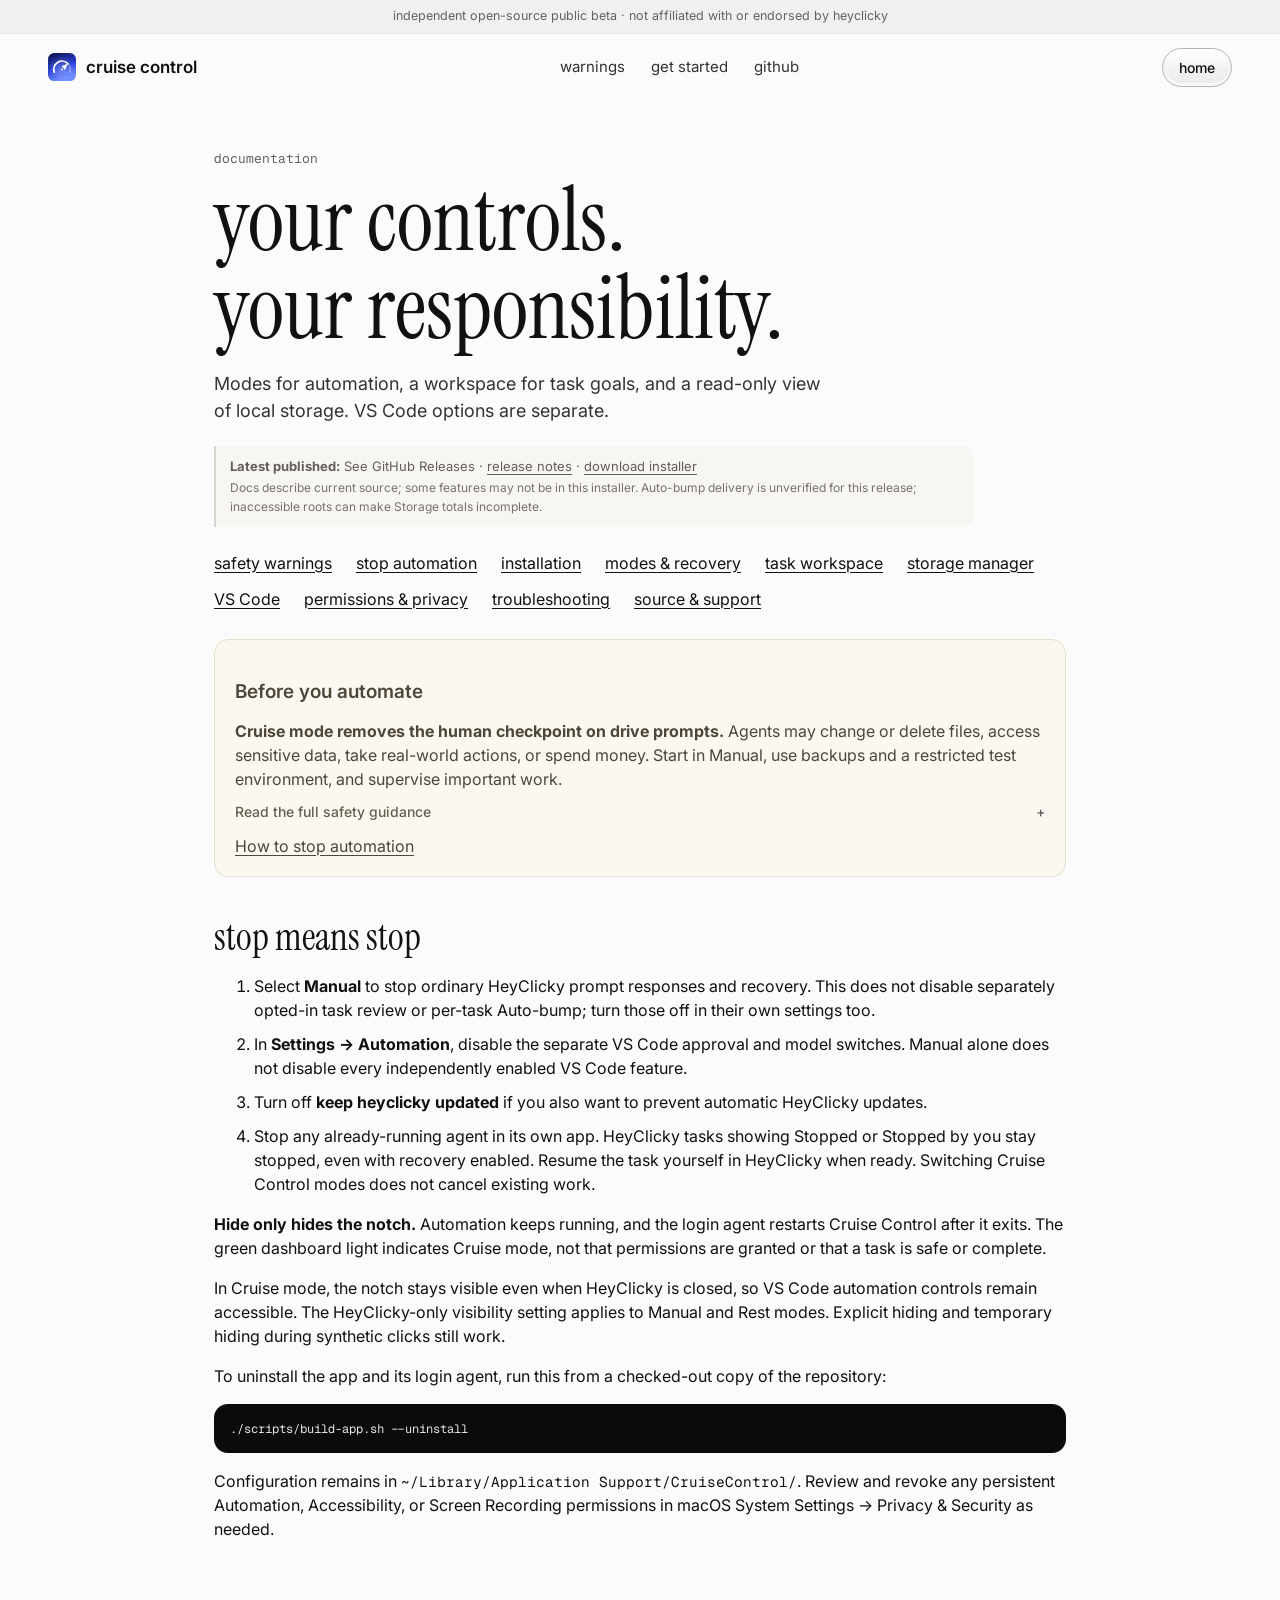
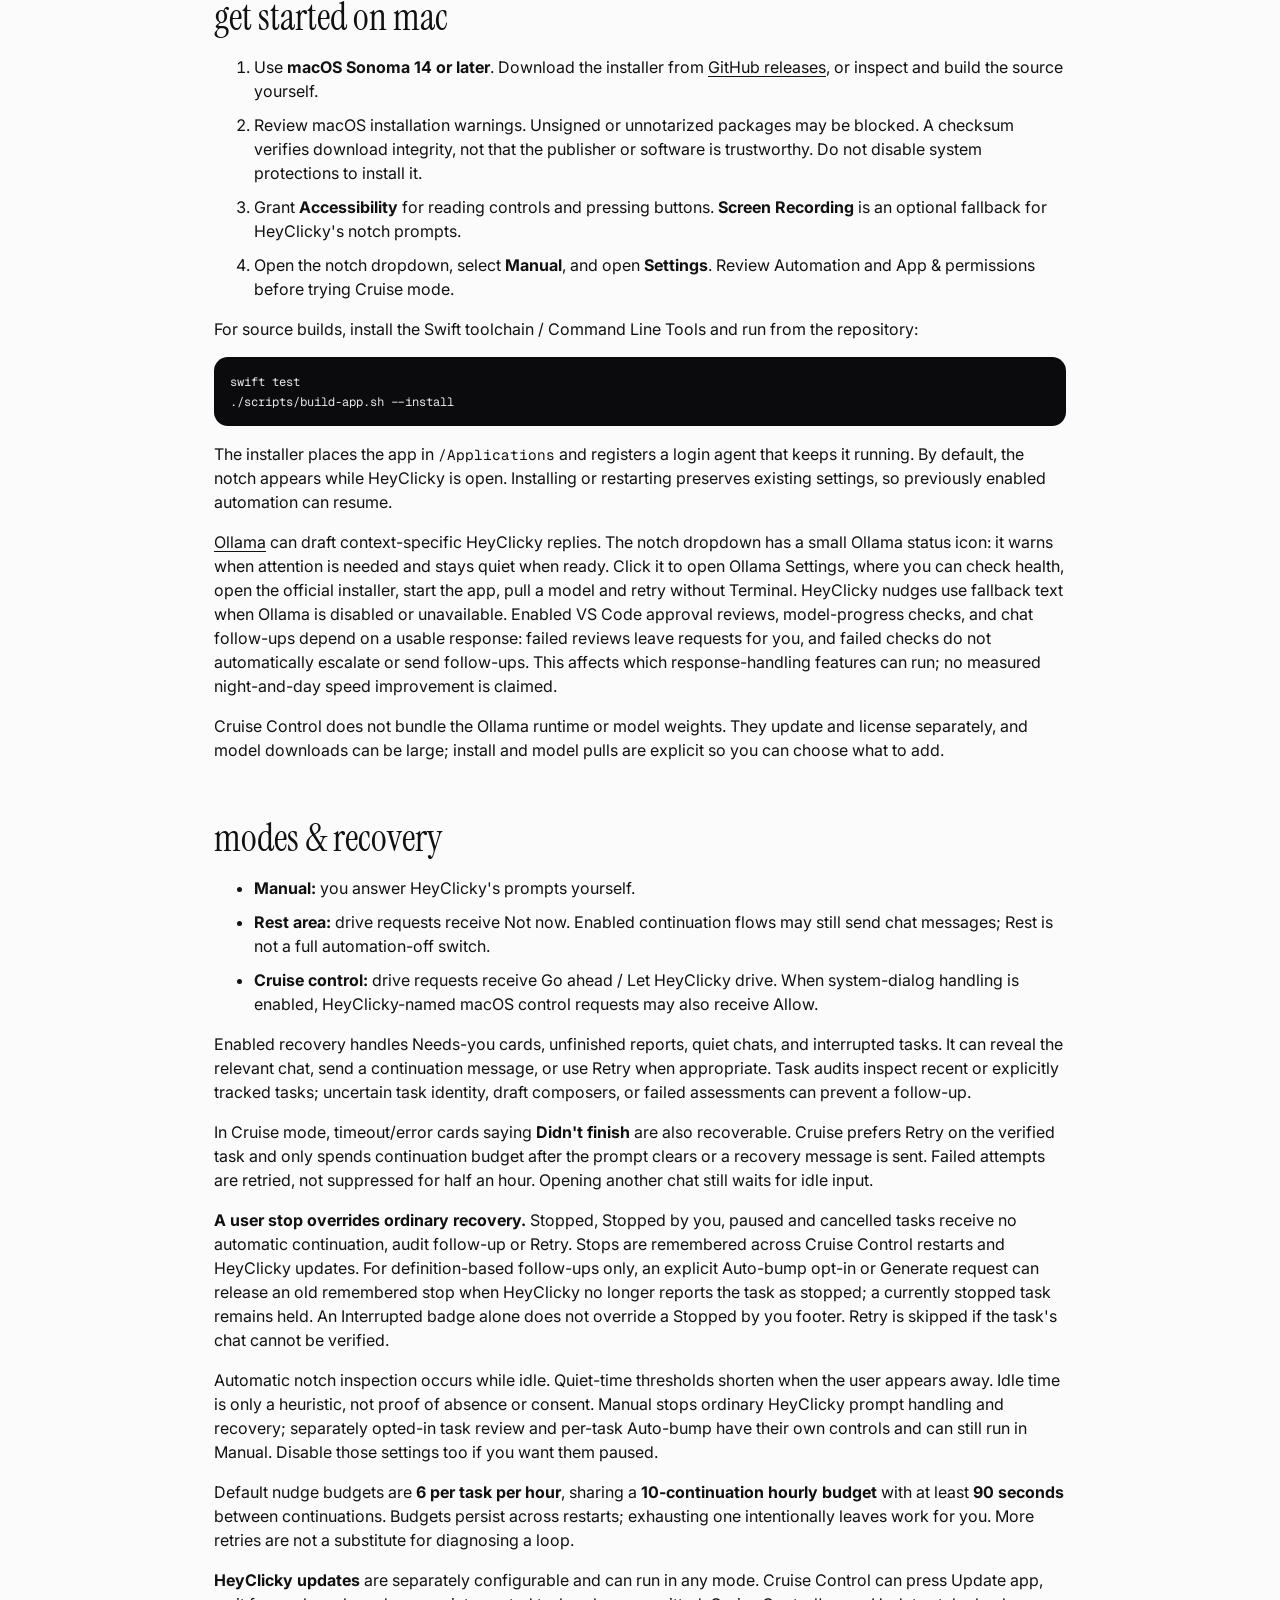
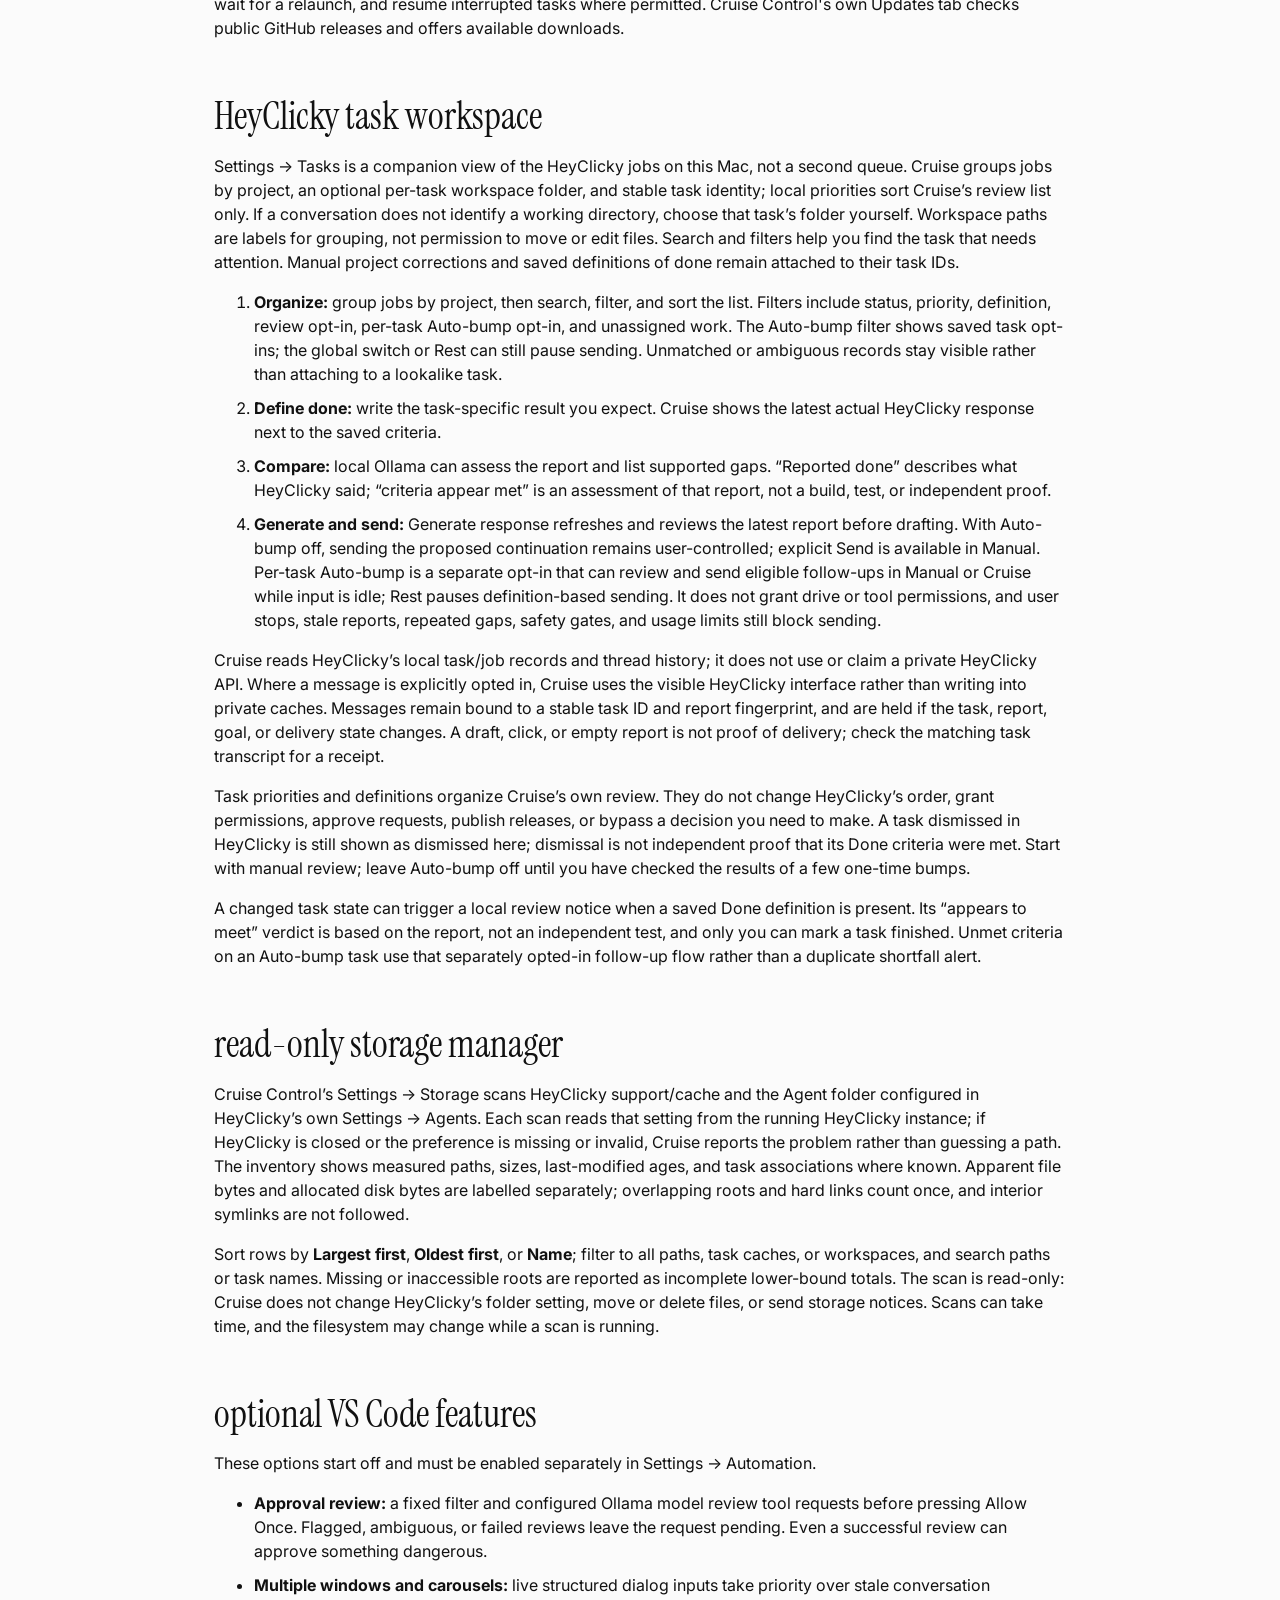
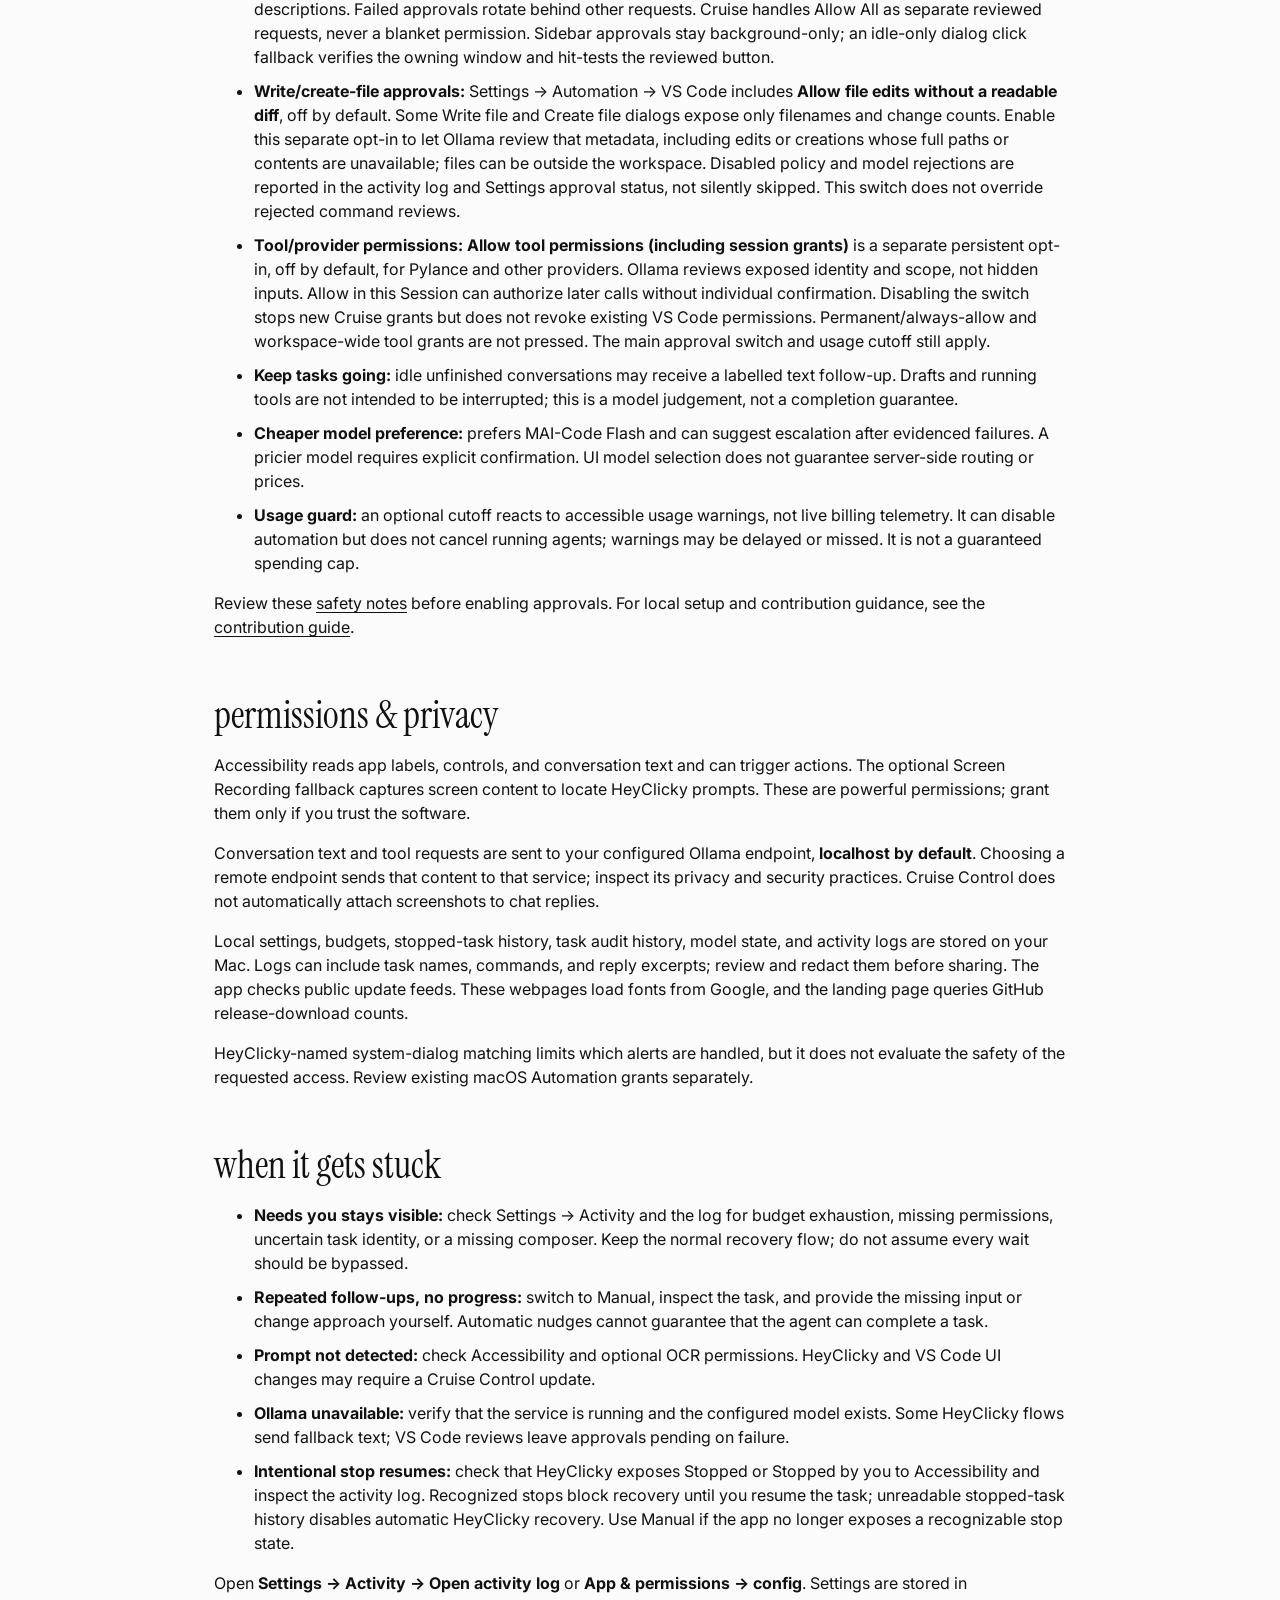
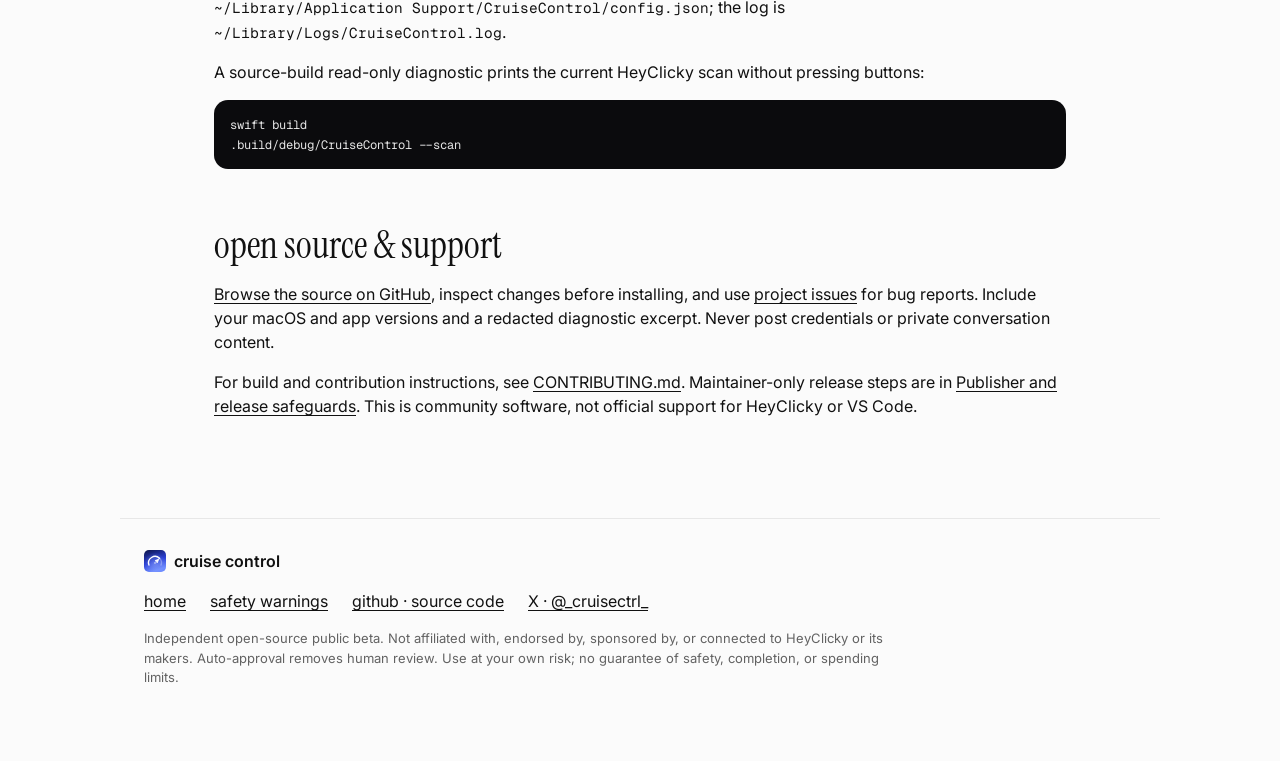
==== commit fbe0e145: "Refresh Cruise landing demos and task filters" ====
--- a/site/docs.html
+++ b/site/docs.html
@@ -31,7 +31,7 @@
       <p class="lede">Modes for automation, a workspace for task goals, and a read-only view of local storage. VS Code options are separate.</p>
       <aside class="release-note" aria-label="Release information">
         <p><strong>Latest published:</strong> <span class="latest-version" aria-live="polite">Checking GitHub…</span> · <a class="latest-release-link" href="https://github.com/ilovespectra/CruiseControl/releases/latest">release notes</a> · <a data-latest-installer href="https://github.com/ilovespectra/CruiseControl/releases/latest/download/CruiseControl.pkg">download installer</a></p>
-        <p class="release-caveat">Docs track current source; not every feature is verified in this installer. Delivery needs a same-task transcript receipt; Storage totals may be partial.</p>
+        <p class="release-caveat">Docs describe current source; some features may not be in this installer. Auto-bump delivery is unverified for this release; inaccessible roots can make Storage totals incomplete.</p>
       </aside>
       <nav class="docs-toc" aria-label="documentation contents">
         <a href="#safety">safety warnings</a>
@@ -116,13 +116,13 @@
       <h2>HeyClicky task workspace</h2>
       <p>Settings → Tasks is a companion view of the HeyClicky jobs on this Mac, not a second queue. Cruise groups jobs by project, an optional per-task workspace folder, and stable task identity; local priorities sort Cruise’s review list only. If a conversation does not identify a working directory, choose that task’s folder yourself. Workspace paths are labels for grouping, not permission to move or edit files. Search and filters help you find the task that needs attention. Manual project corrections and saved definitions of done remain attached to their task IDs.</p>
       <ol>
-        <li><strong>Organize:</strong> group jobs by project, then search, filter, and sort the list. Unmatched or ambiguous records remain visible for review instead of attaching to a lookalike task.</li>
+        <li><strong>Organize:</strong> group jobs by project, then search, filter, and sort the list. Filters include status, priority, definition, review opt-in, per-task Auto-bump opt-in, and unassigned work. The Auto-bump filter shows saved task opt-ins; the global switch or Rest can still pause sending. Unmatched or ambiguous records stay visible rather than attaching to a lookalike task.</li>
         <li><strong>Define done:</strong> write the task-specific result you expect. Cruise shows the latest actual HeyClicky response next to the saved criteria.</li>
         <li><strong>Compare:</strong> local Ollama can assess the report and list supported gaps. “Reported done” describes what HeyClicky said; “criteria appear met” is an assessment of that report, not a build, test, or independent proof.</li>
         <li><strong>Generate and send:</strong> Generate response refreshes and reviews the latest report before drafting. With Auto-bump off, sending the proposed continuation remains user-controlled; explicit Send is available in Manual. Per-task Auto-bump is a separate opt-in that can review and send eligible follow-ups in Manual or Cruise while input is idle; Rest pauses definition-based sending. It does not grant drive or tool permissions, and user stops, stale reports, repeated gaps, safety gates, and usage limits still block sending.</li>
       </ol>
-      <p>Cruise reads HeyClicky’s local task/job records and thread history; it does not use or claim a private HeyClicky API. Where a message is explicitly opted in, Cruise uses the visible HeyClicky interface rather than writing into private caches. Messages remain bound to a stable task ID and report fingerprint, and are held if the task, report, goal, or delivery state changes. Delivery or authorization is never assumed from a blank report.</p>
-      <p>Task priorities and definitions organize Cruise’s own review. They do not change HeyClicky’s order, grant permissions, approve requests, publish releases, or bypass a decision you need to make. Start with manual review; leave Auto-bump off until you have checked the results of a few one-time bumps.</p>
+      <p>Cruise reads HeyClicky’s local task/job records and thread history; it does not use or claim a private HeyClicky API. Where a message is explicitly opted in, Cruise uses the visible HeyClicky interface rather than writing into private caches. Messages remain bound to a stable task ID and report fingerprint, and are held if the task, report, goal, or delivery state changes. A draft, click, or empty report is not proof of delivery; check the matching task transcript for a receipt.</p>
+      <p>Task priorities and definitions organize Cruise’s own review. They do not change HeyClicky’s order, grant permissions, approve requests, publish releases, or bypass a decision you need to make. A task dismissed in HeyClicky is still shown as dismissed here; dismissal is not independent proof that its Done criteria were met. Start with manual review; leave Auto-bump off until you have checked the results of a few one-time bumps.</p>
       <p>A changed task state can trigger a local review notice when a saved Done definition is present. Its “appears to meet” verdict is based on the report, not an independent test, and only you can mark a task finished. Unmet criteria on an Auto-bump task use that separately opted-in follow-up flow rather than a duplicate shortfall alert.</p>
     </section>
 
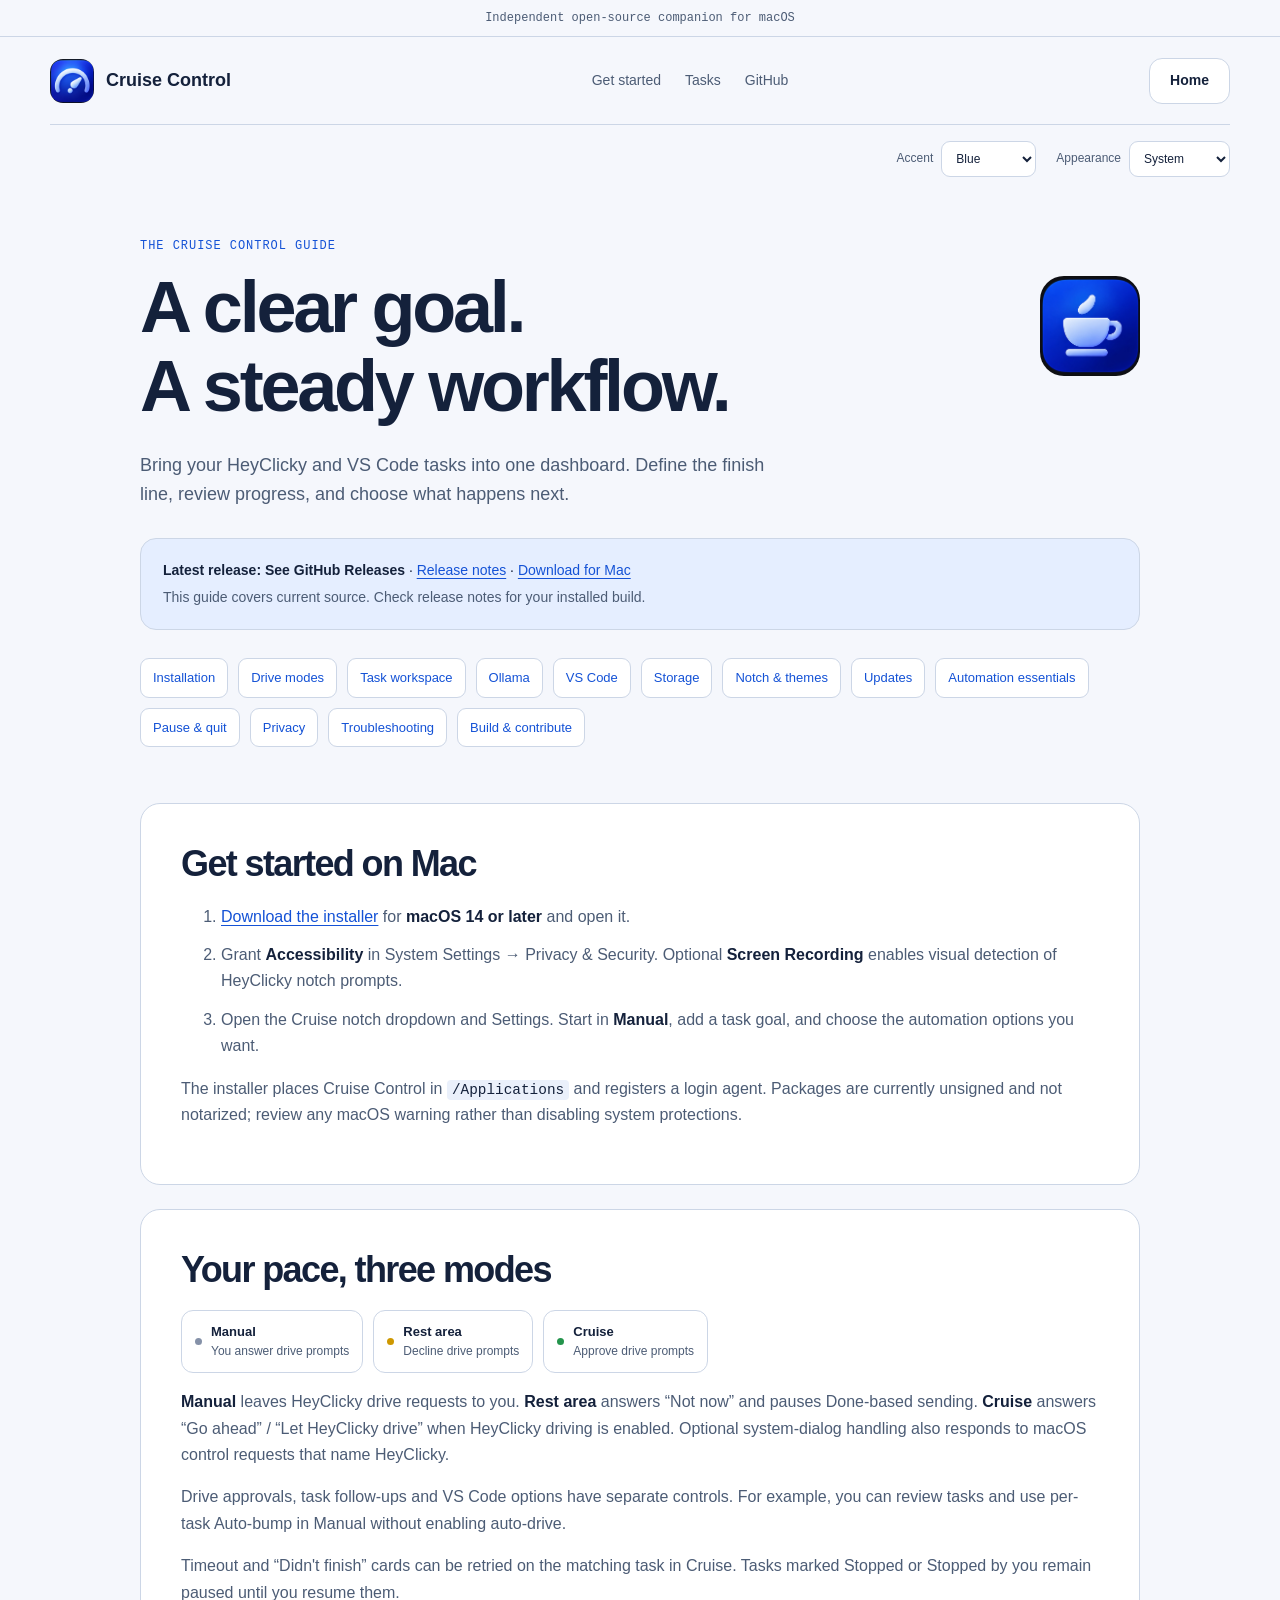
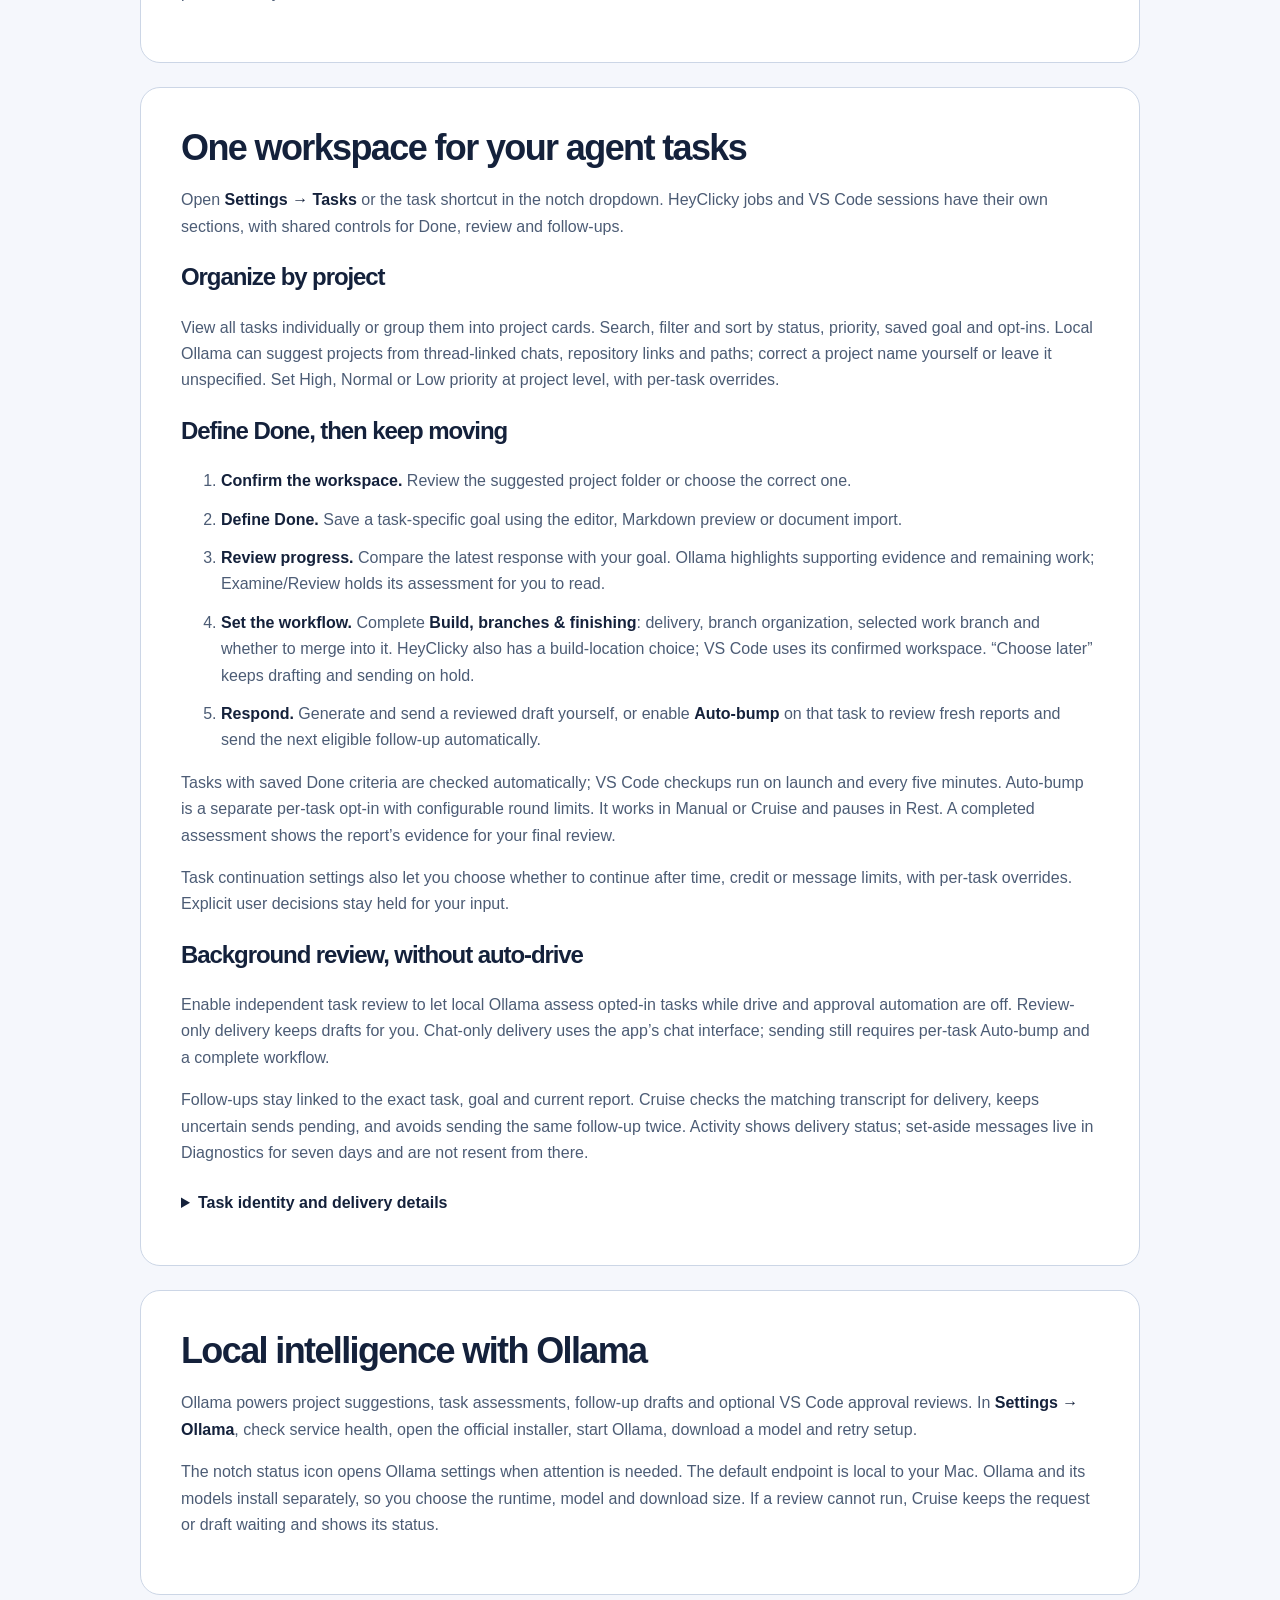
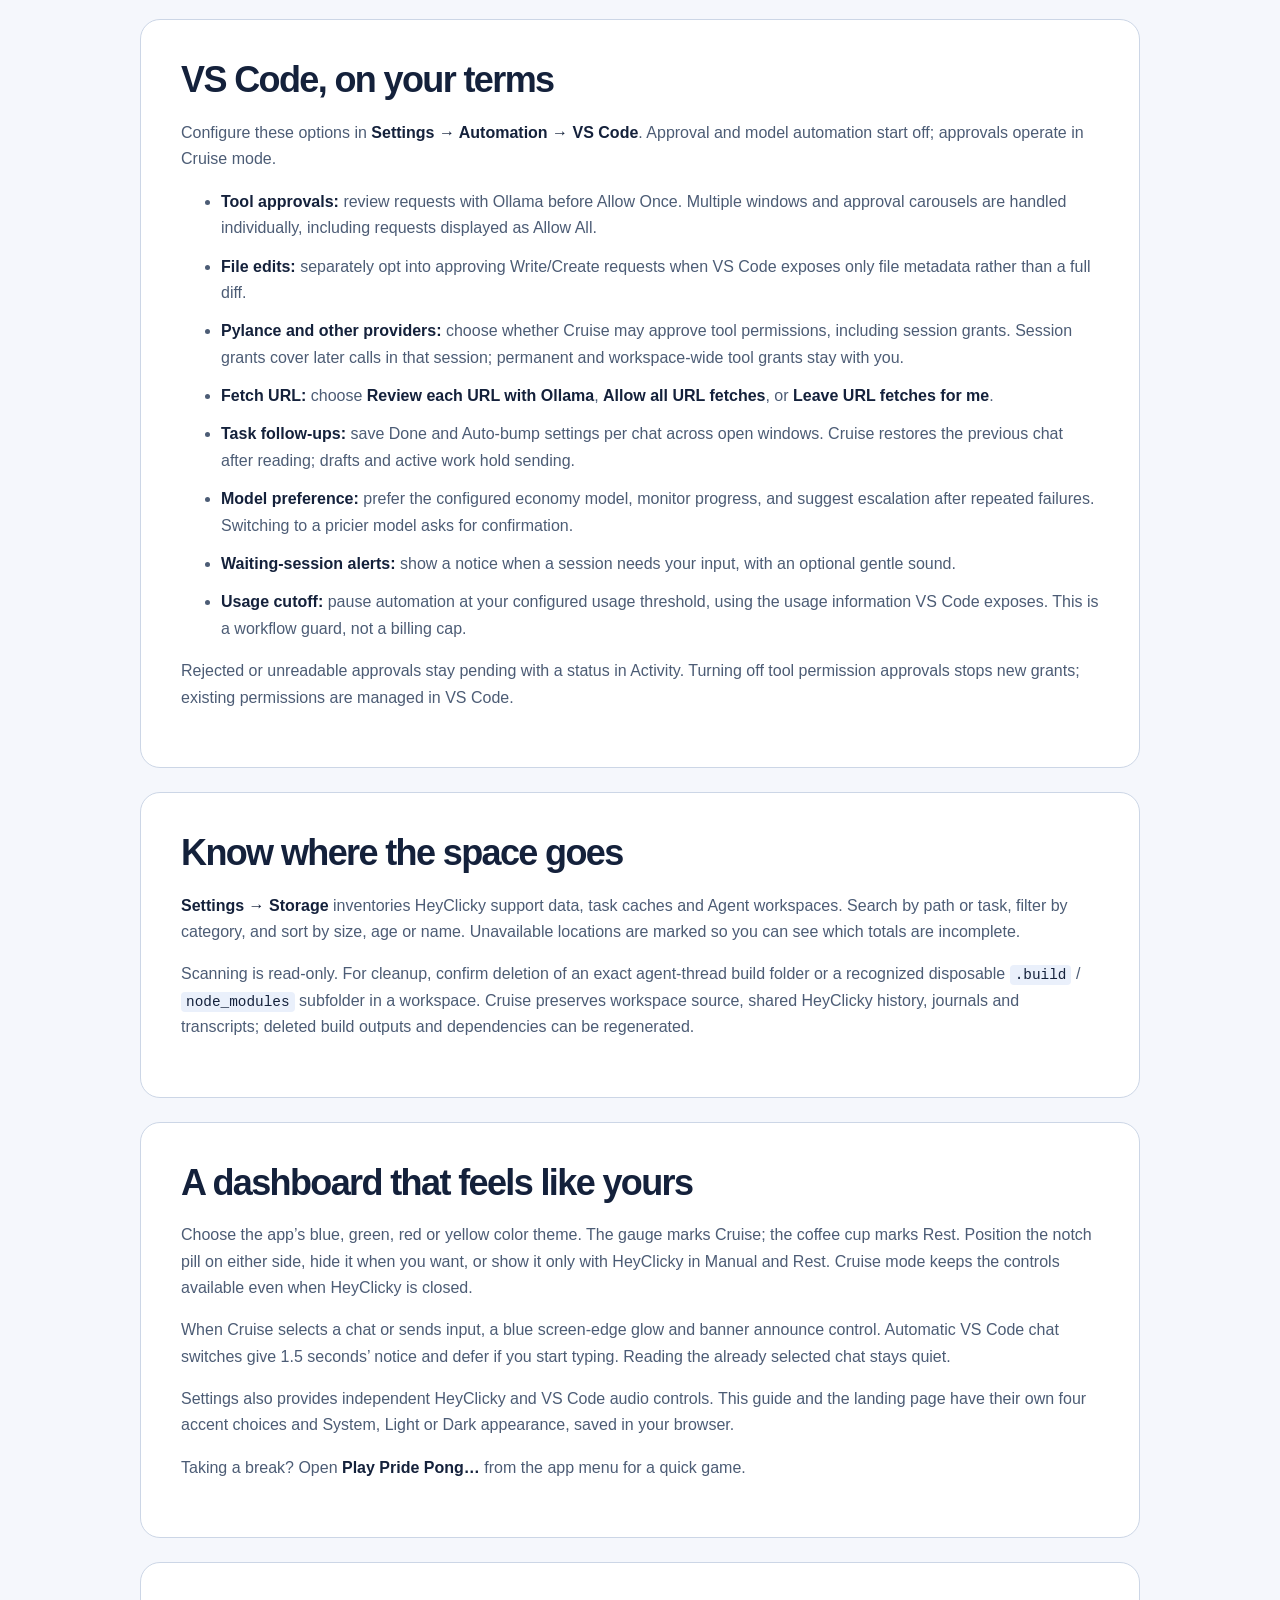
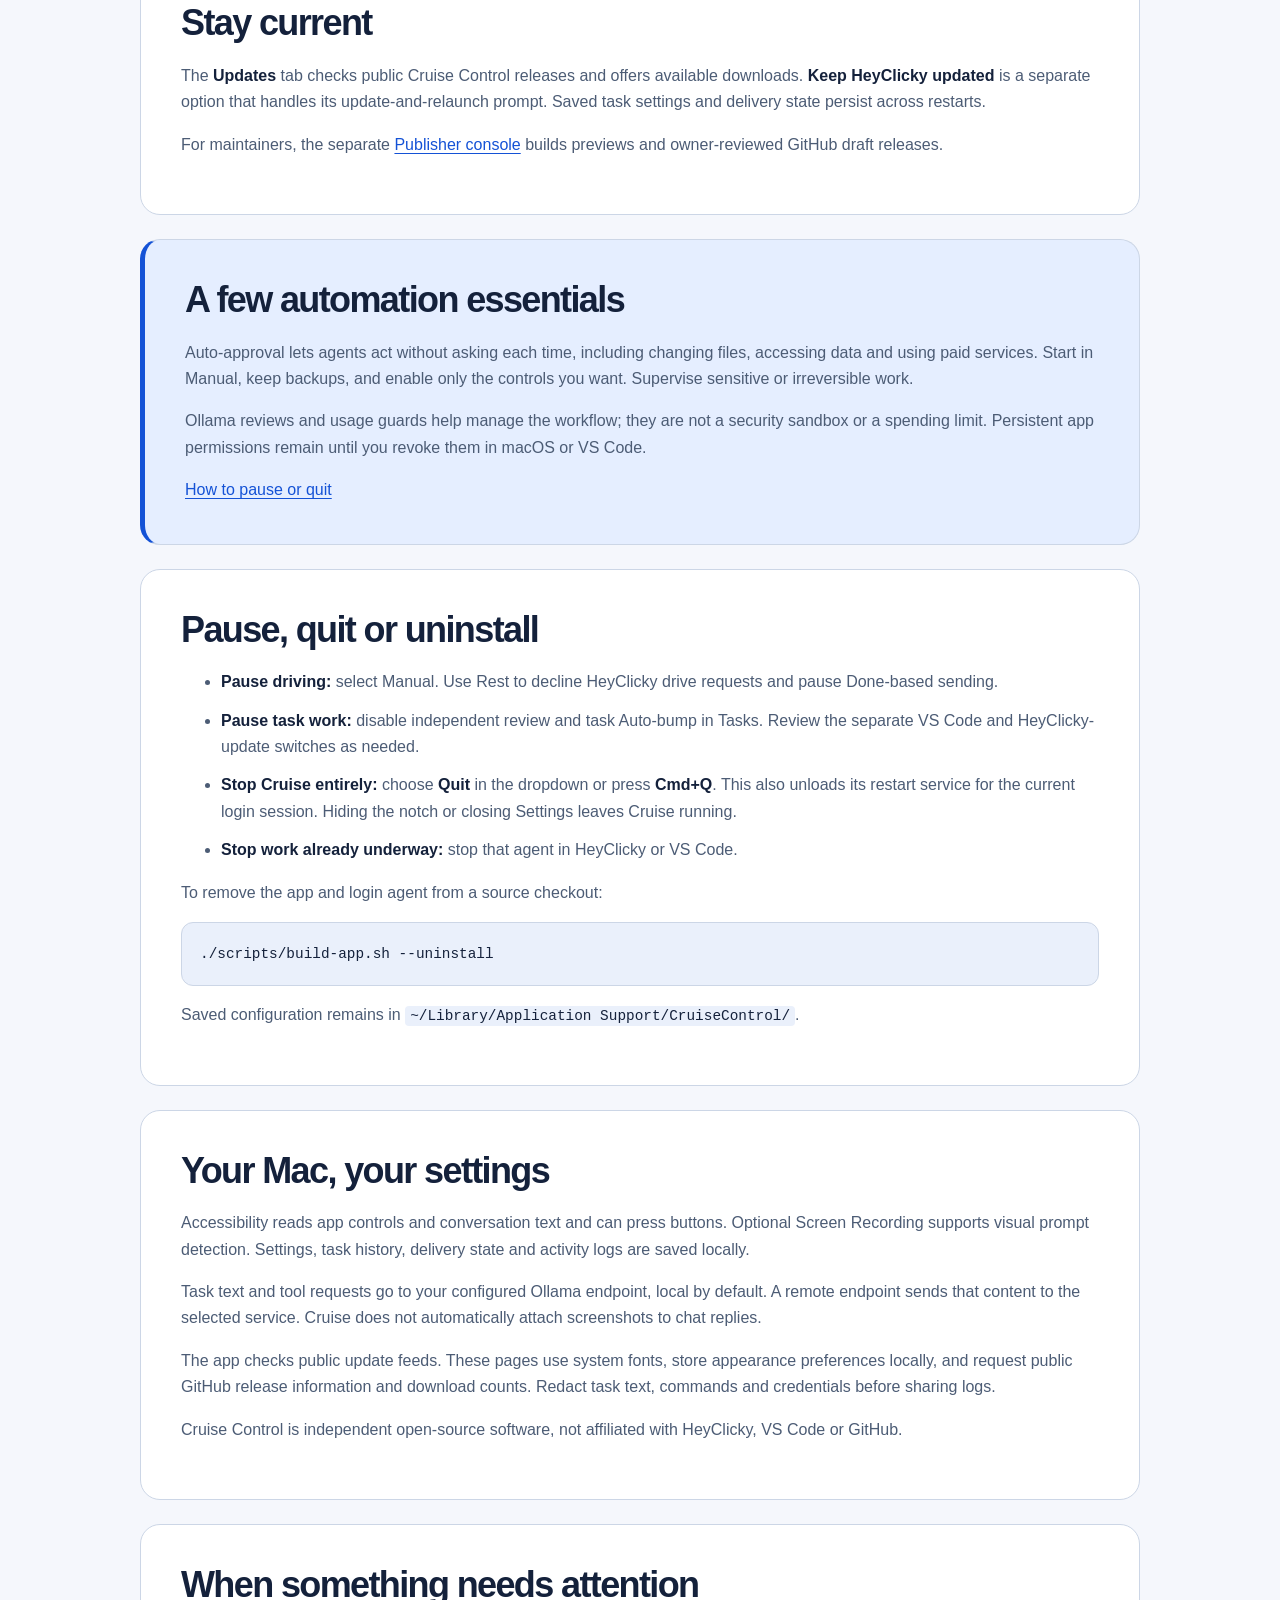
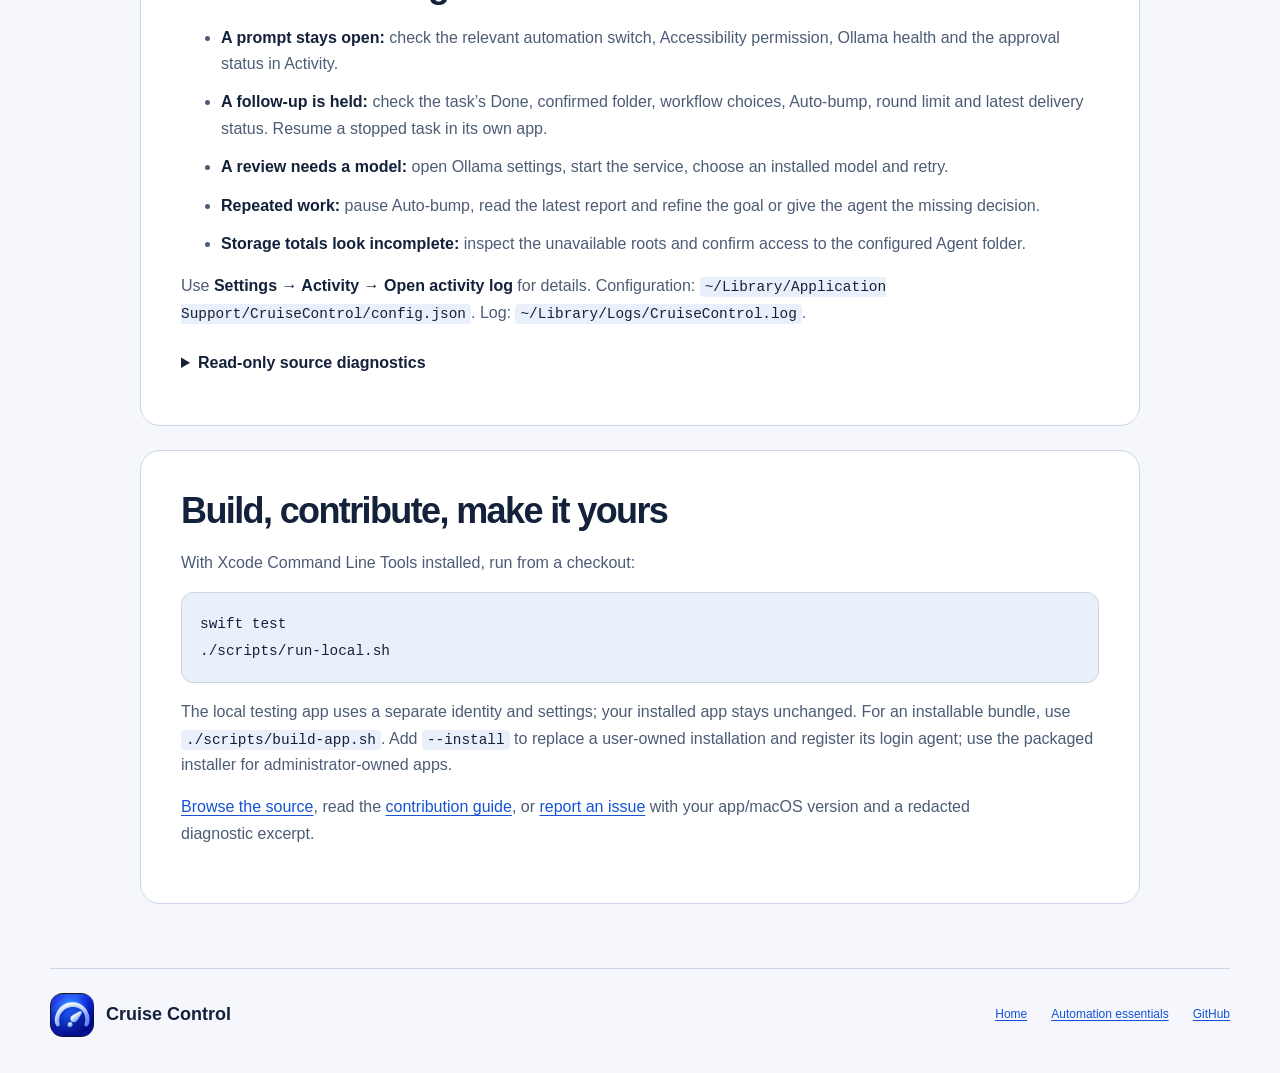
==== commit f62946d8: "Unify Cruise branding and task safety; add durable developer console Co-authored-by: Copilot <223556" ====
--- a/site/docs.html
+++ b/site/docs.html
@@ -1,191 +1,186 @@
-<!DOCTYPE html>
+<!doctype html>
 <html lang="en">
 <head>
   <meta charset="utf-8" />
   <meta name="viewport" content="width=device-width, initial-scale=1" />
-  <meta name="theme-color" content="#fbfbfb" />
-  <title>documentation &amp; safety · cruise control</title>
-  <meta name="description" content="Cruise Control documentation: current version, installation, modes, task review, read-only storage inventory, agent auto-approval risks, permissions, privacy, and how to stop automation." />
-  <link rel="icon" href="icon.svg" type="image/svg+xml" />
-  <link rel="preconnect" href="https://fonts.googleapis.com" />
-  <link rel="preconnect" href="https://fonts.gstatic.com" crossorigin />
-  <link href="https://fonts.googleapis.com/css2?family=Geist+Mono:wght@400;500&family=Instrument+Serif:ital@0;1&family=Inter:wght@400;500;600;700&display=swap" rel="stylesheet" />
-  <link rel="stylesheet" href="styles.css" />
+  <meta name="theme-color" content="#f5f7fc" />
+  <title>Guide · Cruise Control</title>
+  <meta name="description" content="Get started with Cruise Control: task goals, Auto-bump, HeyClicky and VS Code controls, local Ollama review, storage cleanup, themes and updates." />
+  <link rel="icon" href="assets/brand/blue-gauge.jpg" type="image/jpeg" />
+  <script src="theme.js"></script>
+  <link rel="stylesheet" href="brand.css" />
 </head>
 <body>
-  <div class="unofficial-bar">independent open-source public beta · not affiliated with or endorsed by heyclicky</div>
-  <nav class="nav" aria-label="main navigation">
-    <a class="brand" href="index.html"><img src="icon.svg" alt="" width="28" height="28" />cruise control</a>
-    <div class="links">
-      <a href="#safety">warnings</a>
-      <a href="#start">get started</a>
-      <a href="https://github.com/ilovespectra/CruiseControl">github</a>
-    </div>
-    <a class="pill pill-secondary small" href="index.html">home</a>
+  <a class="skip-link" href="#content">Skip to documentation</a>
+  <div class="unofficial-bar">Independent open-source companion for macOS</div>
+  <nav class="nav" aria-label="Main navigation">
+    <a class="brand" href="index.html"><img data-brand-art="gauge" src="assets/brand/blue-gauge.jpg" alt="" width="44" height="44" />Cruise Control</a>
+    <div class="links"><a href="#start">Get started</a><a href="#tasks">Tasks</a><a href="https://github.com/ilovespectra/CruiseControl">GitHub</a></div>
+    <a class="pill" href="index.html">Home</a>
   </nav>
-
-  <main class="docs">
+  <div class="theme-controls" role="group" aria-label="Page appearance">
+    <label>Accent <select data-theme-palette><option value="blue">Blue</option><option value="green">Green</option><option value="red">Red</option><option value="yellow">Yellow</option></select></label>
+    <label>Appearance <select data-theme-appearance><option value="system">System</option><option value="light">Light</option><option value="dark">Dark</option></select></label>
+  </div>
+  <main class="docs" id="content">
     <header>
-      <p class="eyebrow">documentation</p>
-      <h1>your controls.<br />your responsibility.</h1>
-      <p class="lede">Modes for automation, a workspace for task goals, and a read-only view of local storage. VS Code options are separate.</p>
+      <div class="docs-masthead">
+        <div><p class="eyebrow">The Cruise Control guide</p><h1>A clear goal.<br />A steady workflow.</h1></div>
+        <img data-brand-art="rest" src="assets/brand/blue-rest.jpg" alt="" width="100" height="100" />
+      </div>
+      <p class="lede">Bring your HeyClicky and VS Code tasks into one dashboard. Define the finish line, review progress, and choose what happens next.</p>
       <aside class="release-note" aria-label="Release information">
-        <p><strong>Latest published:</strong> <span class="latest-version" aria-live="polite">Checking GitHub…</span> · <a class="latest-release-link" href="https://github.com/ilovespectra/CruiseControl/releases/latest">release notes</a> · <a data-latest-installer href="https://github.com/ilovespectra/CruiseControl/releases/latest/download/CruiseControl.pkg">download installer</a></p>
-        <p class="release-caveat">Docs describe current source; some features may not be in this installer. Auto-bump delivery is unverified for this release; inaccessible roots can make Storage totals incomplete.</p>
+        <p><strong>Latest release:</strong> <span class="latest-version" aria-live="polite">Checking GitHub…</span> · <a class="latest-release-link" href="https://github.com/ilovespectra/CruiseControl/releases/latest">Release notes</a> · <a data-latest-installer href="https://github.com/ilovespectra/CruiseControl/releases/latest/download/CruiseControl.pkg">Download for Mac</a></p>
+        <p class="release-caveat">This guide covers current source. Check release notes for your installed build.</p>
       </aside>
-      <nav class="docs-toc" aria-label="documentation contents">
-        <a href="#safety">safety warnings</a>
-        <a href="#stop">stop automation</a>
-        <a href="#start">installation</a>
-        <a href="#modes">modes &amp; recovery</a>
-        <a href="#tasks">task workspace</a>
-        <a href="#storage">storage manager</a>
-        <a href="#vscode">VS Code</a>
-        <a href="#privacy">permissions &amp; privacy</a>
-        <a href="#troubleshooting">troubleshooting</a>
-        <a href="#source">source &amp; support</a>
+      <nav class="docs-toc" aria-label="Guide contents">
+        <a href="#start">Installation</a><a href="#modes">Drive modes</a><a href="#tasks">Task workspace</a><a href="#ollama">Ollama</a><a href="#vscode">VS Code</a><a href="#storage">Storage</a><a href="#appearance">Notch &amp; themes</a><a href="#updates">Updates</a><a href="#safety">Automation essentials</a><a href="#stop">Pause &amp; quit</a><a href="#privacy">Privacy</a><a href="#troubleshooting">Troubleshooting</a><a href="#source">Build &amp; contribute</a>
       </nav>
     </header>
 
+    <section id="start">
+      <h2>Get started on Mac</h2>
+      <ol>
+        <li><a data-latest-installer href="https://github.com/ilovespectra/CruiseControl/releases/latest/download/CruiseControl.pkg">Download the installer</a> for <strong>macOS 14 or later</strong> and open it.</li>
+        <li>Grant <strong>Accessibility</strong> in System Settings → Privacy &amp; Security. Optional <strong>Screen Recording</strong> enables visual detection of HeyClicky notch prompts.</li>
+        <li>Open the Cruise notch dropdown and Settings. Start in <strong>Manual</strong>, add a task goal, and choose the automation options you want.</li>
+      </ol>
+      <p>The installer places Cruise Control in <code>/Applications</code> and registers a login agent. Packages are currently unsigned and not notarized; review any macOS warning rather than disabling system protections.</p>
+    </section>
+
+    <section id="modes">
+      <h2>Your pace, three modes</h2>
+      <div class="mode-cluster" aria-label="HeyClicky drive-prompt modes">
+        <span class="mode"><i aria-hidden="true"></i><b>Manual</b><small>You answer drive prompts</small></span>
+        <span class="mode mode-rest"><i aria-hidden="true"></i><b>Rest area</b><small>Decline drive prompts</small></span>
+        <span class="mode mode-cruise"><i aria-hidden="true"></i><b>Cruise</b><small>Approve drive prompts</small></span>
+      </div>
+      <p><strong>Manual</strong> leaves HeyClicky drive requests to you. <strong>Rest area</strong> answers “Not now” and pauses Done-based sending. <strong>Cruise</strong> answers “Go ahead” / “Let HeyClicky drive” when HeyClicky driving is enabled. Optional system-dialog handling also responds to macOS control requests that name HeyClicky.</p>
+      <p>Drive approvals, task follow-ups and VS Code options have separate controls. For example, you can review tasks and use per-task Auto-bump in Manual without enabling auto-drive.</p>
+      <p>Timeout and “Didn't finish” cards can be retried on the matching task in Cruise. Tasks marked Stopped or Stopped by you remain paused until you resume them.</p>
+    </section>
+
+    <section id="tasks">
+      <h2>One workspace for your agent tasks</h2>
+      <p>Open <strong>Settings → Tasks</strong> or the task shortcut in the notch dropdown. HeyClicky jobs and VS Code sessions have their own sections, with shared controls for Done, review and follow-ups.</p>
+      <h3>Organize by project</h3>
+      <p>View all tasks individually or group them into project cards. Search, filter and sort by status, priority, saved goal and opt-ins. Local Ollama can suggest projects from thread-linked chats, repository links and paths; correct a project name yourself or leave it unspecified. Set High, Normal or Low priority at project level, with per-task overrides.</p>
+      <h3>Define Done, then keep moving</h3>
+      <ol>
+        <li><strong>Confirm the workspace.</strong> Review the suggested project folder or choose the correct one.</li>
+        <li><strong>Define Done.</strong> Save a task-specific goal using the editor, Markdown preview or document import.</li>
+        <li><strong>Review progress.</strong> Compare the latest response with your goal. Ollama highlights supporting evidence and remaining work; Examine/Review holds its assessment for you to read.</li>
+        <li><strong>Set the workflow.</strong> Complete <strong>Build, branches &amp; finishing</strong>: delivery, branch organization, selected work branch and whether to merge into it. HeyClicky also has a build-location choice; VS Code uses its confirmed workspace. “Choose later” keeps drafting and sending on hold.</li>
+        <li><strong>Respond.</strong> Generate and send a reviewed draft yourself, or enable <strong>Auto-bump</strong> on that task to review fresh reports and send the next eligible follow-up automatically.</li>
+      </ol>
+      <p>Tasks with saved Done criteria are checked automatically; VS Code checkups run on launch and every five minutes. Auto-bump is a separate per-task opt-in with configurable round limits. It works in Manual or Cruise and pauses in Rest. A completed assessment shows the report’s evidence for your final review.</p>
+      <p>Task continuation settings also let you choose whether to continue after time, credit or message limits, with per-task overrides. Explicit user decisions stay held for your input.</p>
+      <h3>Background review, without auto-drive</h3>
+      <p>Enable independent task review to let local Ollama assess opted-in tasks while drive and approval automation are off. Review-only delivery keeps drafts for you. Chat-only delivery uses the app’s chat interface; sending still requires per-task Auto-bump and a complete workflow.</p>
+      <p>Follow-ups stay linked to the exact task, goal and current report. Cruise checks the matching transcript for delivery, keeps uncertain sends pending, and avoids sending the same follow-up twice. Activity shows delivery status; set-aside messages live in Diagnostics for seven days and are not resent from there.</p>
+      <details>
+        <summary>Task identity and delivery details</summary>
+        <p>HeyClicky tasks use stable job IDs joined to their thread history. Ambiguous names, an existing composer draft, a changed report or a stopped task hold delivery. Cruise reads local HeyClicky records and sends through the visible interface, not a private messaging API. Legacy generic stall, relaunch and interruption nudges are not sent; follow-ups use saved Done criteria and explicit task settings.</p>
+        <p>Project priorities order Cruise’s review queue. Build, branch and finishing preferences are included in the agent’s instructions; the agent performs the project work. An assessment evaluates the response against your criteria, while final acceptance stays with you.</p>
+      </details>
+    </section>
+
+    <section id="ollama">
+      <h2>Local intelligence with Ollama</h2>
+      <p>Ollama powers project suggestions, task assessments, follow-up drafts and optional VS Code approval reviews. In <strong>Settings → Ollama</strong>, check service health, open the official installer, start Ollama, download a model and retry setup.</p>
+      <p>The notch status icon opens Ollama settings when attention is needed. The default endpoint is local to your Mac. Ollama and its models install separately, so you choose the runtime, model and download size. If a review cannot run, Cruise keeps the request or draft waiting and shows its status.</p>
+    </section>
+
+    <section id="vscode">
+      <h2>VS Code, on your terms</h2>
+      <p>Configure these options in <strong>Settings → Automation → VS Code</strong>. Approval and model automation start off; approvals operate in Cruise mode.</p>
+      <ul>
+        <li><strong>Tool approvals:</strong> review requests with Ollama before Allow Once. Multiple windows and approval carousels are handled individually, including requests displayed as Allow All.</li>
+        <li><strong>File edits:</strong> separately opt into approving Write/Create requests when VS Code exposes only file metadata rather than a full diff.</li>
+        <li><strong>Pylance and other providers:</strong> choose whether Cruise may approve tool permissions, including session grants. Session grants cover later calls in that session; permanent and workspace-wide tool grants stay with you.</li>
+        <li><strong>Fetch URL:</strong> choose <strong>Review each URL with Ollama</strong>, <strong>Allow all URL fetches</strong>, or <strong>Leave URL fetches for me</strong>.</li>
+        <li><strong>Task follow-ups:</strong> save Done and Auto-bump settings per chat across open windows. Cruise restores the previous chat after reading; drafts and active work hold sending.</li>
+        <li><strong>Model preference:</strong> prefer the configured economy model, monitor progress, and suggest escalation after repeated failures. Switching to a pricier model asks for confirmation.</li>
+        <li><strong>Waiting-session alerts:</strong> show a notice when a session needs your input, with an optional gentle sound.</li>
+        <li><strong>Usage cutoff:</strong> pause automation at your configured usage threshold, using the usage information VS Code exposes. This is a workflow guard, not a billing cap.</li>
+      </ul>
+      <p>Rejected or unreadable approvals stay pending with a status in Activity. Turning off tool permission approvals stops new grants; existing permissions are managed in VS Code.</p>
+    </section>
+
+    <section id="storage">
+      <h2>Know where the space goes</h2>
+      <p><strong>Settings → Storage</strong> inventories HeyClicky support data, task caches and Agent workspaces. Search by path or task, filter by category, and sort by size, age or name. Unavailable locations are marked so you can see which totals are incomplete.</p>
+      <p>Scanning is read-only. For cleanup, confirm deletion of an exact agent-thread build folder or a recognized disposable <code>.build</code> / <code>node_modules</code> subfolder in a workspace. Cruise preserves workspace source, shared HeyClicky history, journals and transcripts; deleted build outputs and dependencies can be regenerated.</p>
+    </section>
+
+    <section id="appearance">
+      <h2>A dashboard that feels like yours</h2>
+      <p>Choose the app’s blue, green, red or yellow color theme. The gauge marks Cruise; the coffee cup marks Rest. Position the notch pill on either side, hide it when you want, or show it only with HeyClicky in Manual and Rest. Cruise mode keeps the controls available even when HeyClicky is closed.</p>
+      <p>When Cruise selects a chat or sends input, a blue screen-edge glow and banner announce control. Automatic VS Code chat switches give 1.5 seconds’ notice and defer if you start typing. Reading the already selected chat stays quiet.</p>
+      <p>Settings also provides independent HeyClicky and VS Code audio controls. This guide and the landing page have their own four accent choices and System, Light or Dark appearance, saved in your browser.</p>
+      <p>Taking a break? Open <strong>Play Pride Pong…</strong> from the app menu for a quick game.</p>
+    </section>
+
+    <section id="updates">
+      <h2>Stay current</h2>
+      <p>The <strong>Updates</strong> tab checks public Cruise Control releases and offers available downloads. <strong>Keep HeyClicky updated</strong> is a separate option that handles its update-and-relaunch prompt. Saved task settings and delivery state persist across restarts.</p>
+      <p>For maintainers, the separate <a href="https://github.com/ilovespectra/CruiseControl/blob/main/DEVELOPER_CONSOLE.md">Publisher console</a> builds previews and owner-reviewed GitHub draft releases.</p>
+    </section>
+
     <section id="safety" class="safety-warning" aria-labelledby="safety-heading">
-      <h2 id="safety-heading">Before you automate</h2>
-      <p><strong>Cruise mode removes the human checkpoint on drive prompts.</strong> Agents may change or delete files, access sensitive data, take real-world actions, or spend money. Start in Manual, use backups and a restricted test environment, and supervise important work.</p>
-      <details class="safety-details">
-        <summary>Read the full safety guidance</summary>
-        <ul>
-          <li><strong>Data loss:</strong> commands, clicks, overwrites, database changes, and exports can destroy work or modify files that are not backed up.</li>
-          <li><strong>Secret exposure:</strong> agents may access tokens, credentials, personal documents, browser data, or other app data and transmit them elsewhere.</li>
-          <li><strong>Prompt injection and malware:</strong> pages, repositories, messages, and packages can contain hostile instructions. Approved installations may execute malicious code.</li>
-          <li><strong>Real-world actions and cost:</strong> deployments, purchases, cloud resources, messages, pushes, and account changes can have lasting consequences and consume paid credits.</li>
-          <li><strong>Persistent permissions:</strong> allowing HeyClicky to control another app through a macOS dialog can grant ongoing access to that app's documents and data. Switching to Manual does not revoke an existing macOS grant.</li>
-          <li><strong>Repeated mistakes:</strong> continuation prompts can repeat a failing or harmful approach. Idle detection can mistake a pause for unfinished work; interruption recovery may restart work you intended to stop.</li>
-        </ul>
-        <p><strong>Ollama, label matching, blocklists, and rate limits are not security boundaries.</strong> Models can miss risks or misread context, and UI changes can break detection. There is no guarantee of safety, successful completion, or a spending cap.</p>
-        <p>Do not use unattended automation for irreversible or high-stakes work. Remove credentials and sensitive data from the agent's reach. Cruise Control is independent and not affiliated with HeyClicky, VS Code, or GitHub.</p>
-      </details>
-      <a href="#stop">How to stop automation</a>
+      <h2 id="safety-heading">A few automation essentials</h2>
+      <p>Auto-approval lets agents act without asking each time, including changing files, accessing data and using paid services. Start in Manual, keep backups, and enable only the controls you want. Supervise sensitive or irreversible work.</p>
+      <p>Ollama reviews and usage guards help manage the workflow; they are not a security sandbox or a spending limit. Persistent app permissions remain until you revoke them in macOS or VS Code.</p>
+      <a href="#stop">How to pause or quit</a>
     </section>
 
     <section id="stop">
-      <h2>stop means stop</h2>
-      <ol>
-        <li>Select <strong>Manual</strong> to stop ordinary HeyClicky prompt responses and recovery. This does not disable separately opted-in task review or per-task Auto-bump; turn those off in their own settings too.</li>
-        <li>In <strong>Settings → Automation</strong>, disable the separate VS Code approval and model switches. Manual alone does not disable every independently enabled VS Code feature.</li>
-        <li>Turn off <strong>keep heyclicky updated</strong> if you also want to prevent automatic HeyClicky updates.</li>
-        <li>Stop any already-running agent in its own app. HeyClicky tasks showing Stopped or Stopped by you stay stopped, even with recovery enabled. Resume the task yourself in HeyClicky when ready. Switching Cruise Control modes does not cancel existing work.</li>
-      </ol>
-      <p><strong>Hide only hides the notch.</strong> Automation keeps running, and the login agent restarts Cruise Control after it exits. The green dashboard light indicates Cruise mode, not that permissions are granted or that a task is safe or complete.</p>
-      <p>In Cruise mode, the notch stays visible even when HeyClicky is closed, so VS Code automation controls remain accessible. The HeyClicky-only visibility setting applies to Manual and Rest modes. Explicit hiding and temporary hiding during synthetic clicks still work.</p>
-      <p>To uninstall the app and its login agent, run this from a checked-out copy of the repository:</p>
+      <h2>Pause, quit or uninstall</h2>
+      <ul>
+        <li><strong>Pause driving:</strong> select Manual. Use Rest to decline HeyClicky drive requests and pause Done-based sending.</li>
+        <li><strong>Pause task work:</strong> disable independent review and task Auto-bump in Tasks. Review the separate VS Code and HeyClicky-update switches as needed.</li>
+        <li><strong>Stop Cruise entirely:</strong> choose <strong>Quit</strong> in the dropdown or press <strong>Cmd+Q</strong>. This also unloads its restart service for the current login session. Hiding the notch or closing Settings leaves Cruise running.</li>
+        <li><strong>Stop work already underway:</strong> stop that agent in HeyClicky or VS Code.</li>
+      </ul>
+      <p>To remove the app and login agent from a source checkout:</p>
       <pre><code>./scripts/build-app.sh --uninstall</code></pre>
-      <p>Configuration remains in <code>~/Library/Application Support/CruiseControl/</code>. Review and revoke any persistent Automation, Accessibility, or Screen Recording permissions in macOS System Settings → Privacy &amp; Security as needed.</p>
-    </section>
-
-    <section id="start">
-      <h2>get started on mac</h2>
-      <ol>
-        <li>Use <strong>macOS Sonoma 14 or later</strong>. Download the installer from <a href="https://github.com/ilovespectra/CruiseControl/releases">GitHub releases</a>, or inspect and build the source yourself.</li>
-        <li>Review macOS installation warnings. Unsigned or unnotarized packages may be blocked. A checksum verifies download integrity, not that the publisher or software is trustworthy. Do not disable system protections to install it.</li>
-        <li>Grant <strong>Accessibility</strong> for reading controls and pressing buttons. <strong>Screen Recording</strong> is an optional fallback for HeyClicky's notch prompts.</li>
-        <li>Open the notch dropdown, select <strong>Manual</strong>, and open <strong>Settings</strong>. Review Automation and App &amp; permissions before trying Cruise mode.</li>
-      </ol>
-      <p>For source builds, install the Swift toolchain / Command Line Tools and run from the repository:</p>
-      <pre><code>swift test
-./scripts/build-app.sh --install</code></pre>
-      <p>The installer places the app in <code>/Applications</code> and registers a login agent that keeps it running. By default, the notch appears while HeyClicky is open. Installing or restarting preserves existing settings, so previously enabled automation can resume.</p>
-      <p><a href="https://ollama.com">Ollama</a> can draft context-specific HeyClicky replies. The notch dropdown has a small Ollama status icon: it warns when attention is needed and stays quiet when ready. Click it to open Ollama Settings, where you can check health, open the official installer, start the app, pull a model and retry without Terminal. HeyClicky nudges use fallback text when Ollama is disabled or unavailable. Enabled VS Code approval reviews, model-progress checks, and chat follow-ups depend on a usable response: failed reviews leave requests for you, and failed checks do not automatically escalate or send follow-ups. This affects which response-handling features can run; no measured night-and-day speed improvement is claimed.</p>
-      <p>Cruise Control does not bundle the Ollama runtime or model weights. They update and license separately, and model downloads can be large; install and model pulls are explicit so you can choose what to add.</p>
-    </section>
-
-    <section id="modes">
-      <h2>modes &amp; recovery</h2>
-      <ul>
-        <li><strong>Manual:</strong> you answer HeyClicky's prompts yourself.</li>
-        <li><strong>Rest area:</strong> drive requests receive Not now. Enabled continuation flows may still send chat messages; Rest is not a full automation-off switch.</li>
-        <li><strong>Cruise control:</strong> drive requests receive Go ahead / Let HeyClicky drive. When system-dialog handling is enabled, HeyClicky-named macOS control requests may also receive Allow.</li>
-      </ul>
-      <p>Enabled recovery handles Needs-you cards, unfinished reports, quiet chats, and interrupted tasks. It can reveal the relevant chat, send a continuation message, or use Retry when appropriate. Task audits inspect recent or explicitly tracked tasks; uncertain task identity, draft composers, or failed assessments can prevent a follow-up.</p>
-      <p>In Cruise mode, timeout/error cards saying <strong>Didn't finish</strong> are also recoverable. Cruise prefers Retry on the verified task and only spends continuation budget after the prompt clears or a recovery message is sent. Failed attempts are retried, not suppressed for half an hour. Opening another chat still waits for idle input.</p>
-      <p><strong>A user stop overrides ordinary recovery.</strong> Stopped, Stopped by you, paused and cancelled tasks receive no automatic continuation, audit follow-up or Retry. Stops are remembered across Cruise Control restarts and HeyClicky updates. For definition-based follow-ups only, an explicit Auto-bump opt-in or Generate request can release an old remembered stop when HeyClicky no longer reports the task as stopped; a currently stopped task remains held. An Interrupted badge alone does not override a Stopped by you footer. Retry is skipped if the task's chat cannot be verified.</p>
-      <p>Automatic notch inspection occurs while idle. Quiet-time thresholds shorten when the user appears away. Idle time is only a heuristic, not proof of absence or consent. Manual stops ordinary HeyClicky prompt handling and recovery; separately opted-in task review and per-task Auto-bump have their own controls and can still run in Manual. Disable those settings too if you want them paused.</p>
-      <p>Default nudge budgets are <strong>6 per task per hour</strong>, sharing a <strong>10-continuation hourly budget</strong> with at least <strong>90 seconds</strong> between continuations. Budgets persist across restarts; exhausting one intentionally leaves work for you. More retries are not a substitute for diagnosing a loop.</p>
-      <p><strong>HeyClicky updates</strong> are separately configurable and can run in any mode. Cruise Control can press Update app, wait for a relaunch, and resume interrupted tasks where permitted. Cruise Control's own Updates tab checks public GitHub releases and offers available downloads.</p>
-    </section>
-
-    <section id="tasks">
-      <h2>HeyClicky task workspace</h2>
-      <p>Settings → Tasks is a companion view of the HeyClicky jobs on this Mac, not a second queue. Cruise groups jobs by project, an optional per-task workspace folder, and stable task identity; local priorities sort Cruise’s review list only. If a conversation does not identify a working directory, choose that task’s folder yourself. Workspace paths are labels for grouping, not permission to move or edit files. Search and filters help you find the task that needs attention. Manual project corrections and saved definitions of done remain attached to their task IDs.</p>
-      <ol>
-        <li><strong>Organize:</strong> group jobs by project, then search, filter, and sort the list. Filters include status, priority, definition, review opt-in, per-task Auto-bump opt-in, and unassigned work. The Auto-bump filter shows saved task opt-ins; the global switch or Rest can still pause sending. Unmatched or ambiguous records stay visible rather than attaching to a lookalike task.</li>
-        <li><strong>Define done:</strong> write the task-specific result you expect. Cruise shows the latest actual HeyClicky response next to the saved criteria.</li>
-        <li><strong>Compare:</strong> local Ollama can assess the report and list supported gaps. “Reported done” describes what HeyClicky said; “criteria appear met” is an assessment of that report, not a build, test, or independent proof.</li>
-        <li><strong>Generate and send:</strong> Generate response refreshes and reviews the latest report before drafting. With Auto-bump off, sending the proposed continuation remains user-controlled; explicit Send is available in Manual. Per-task Auto-bump is a separate opt-in that can review and send eligible follow-ups in Manual or Cruise while input is idle; Rest pauses definition-based sending. It does not grant drive or tool permissions, and user stops, stale reports, repeated gaps, safety gates, and usage limits still block sending.</li>
-      </ol>
-      <p>Cruise reads HeyClicky’s local task/job records and thread history; it does not use or claim a private HeyClicky API. Where a message is explicitly opted in, Cruise uses the visible HeyClicky interface rather than writing into private caches. Messages remain bound to a stable task ID and report fingerprint, and are held if the task, report, goal, or delivery state changes. A draft, click, or empty report is not proof of delivery; check the matching task transcript for a receipt.</p>
-      <p>Task priorities and definitions organize Cruise’s own review. They do not change HeyClicky’s order, grant permissions, approve requests, publish releases, or bypass a decision you need to make. A task dismissed in HeyClicky is still shown as dismissed here; dismissal is not independent proof that its Done criteria were met. Start with manual review; leave Auto-bump off until you have checked the results of a few one-time bumps.</p>
-      <p>A changed task state can trigger a local review notice when a saved Done definition is present. Its “appears to meet” verdict is based on the report, not an independent test, and only you can mark a task finished. Unmet criteria on an Auto-bump task use that separately opted-in follow-up flow rather than a duplicate shortfall alert.</p>
-    </section>
-
-    <section id="storage">
-      <h2>read-only storage manager</h2>
-      <p>Cruise Control’s Settings → Storage scans HeyClicky support/cache and the Agent folder configured in HeyClicky’s own Settings → Agents. Each scan reads that setting from the running HeyClicky instance; if HeyClicky is closed or the preference is missing or invalid, Cruise reports the problem rather than guessing a path. The inventory shows measured paths, sizes, last-modified ages, and task associations where known. Apparent file bytes and allocated disk bytes are labelled separately; overlapping roots and hard links count once, and interior symlinks are not followed.</p>
-      <p>Sort rows by <strong>Largest first</strong>, <strong>Oldest first</strong>, or <strong>Name</strong>; filter to all paths, task caches, or workspaces, and search paths or task names. Missing or inaccessible roots are reported as incomplete lower-bound totals. The scan is read-only: Cruise does not change HeyClicky’s folder setting, move or delete files, or send storage notices. Scans can take time, and the filesystem may change while a scan is running.</p>
-    </section>
-
-    <section id="vscode">
-      <h2>optional VS Code features</h2>
-      <p>These options start off and must be enabled separately in Settings → Automation.</p>
-      <ul>
-        <li><strong>Approval review:</strong> a fixed filter and configured Ollama model review tool requests before pressing Allow Once. Flagged, ambiguous, or failed reviews leave the request pending. Even a successful review can approve something dangerous.</li>
-        <li><strong>Multiple windows and carousels:</strong> live structured dialog inputs take priority over stale conversation descriptions. Failed approvals rotate behind other requests. Cruise handles Allow All as separate reviewed requests, never a blanket permission. Sidebar approvals stay background-only; an idle-only dialog click fallback verifies the owning window and hit-tests the reviewed button.</li>
-        <li><strong>Write/create-file approvals:</strong> Settings → Automation → VS Code includes <strong>Allow file edits without a readable diff</strong>, off by default. Some Write file and Create file dialogs expose only filenames and change counts. Enable this separate opt-in to let Ollama review that metadata, including edits or creations whose full paths or contents are unavailable; files can be outside the workspace. Disabled policy and model rejections are reported in the activity log and Settings approval status, not silently skipped. This switch does not override rejected command reviews.</li>
-        <li><strong>Tool/provider permissions:</strong> <strong>Allow tool permissions (including session grants)</strong> is a separate persistent opt-in, off by default, for Pylance and other providers. Ollama reviews exposed identity and scope, not hidden inputs. Allow in this Session can authorize later calls without individual confirmation. Disabling the switch stops new Cruise grants but does not revoke existing VS Code permissions. Permanent/always-allow and workspace-wide tool grants are not pressed. The main approval switch and usage cutoff still apply.</li>
-        <li><strong>Keep tasks going:</strong> idle unfinished conversations may receive a labelled text follow-up. Drafts and running tools are not intended to be interrupted; this is a model judgement, not a completion guarantee.</li>
-        <li><strong>Cheaper model preference:</strong> prefers MAI-Code Flash and can suggest escalation after evidenced failures. A pricier model requires explicit confirmation. UI model selection does not guarantee server-side routing or prices.</li>
-        <li><strong>Usage guard:</strong> an optional cutoff reacts to accessible usage warnings, not live billing telemetry. It can disable automation but does not cancel running agents; warnings may be delayed or missed. It is not a guaranteed spending cap.</li>
-      </ul>
-      <p>Review these <a href="#safety">safety notes</a> before enabling approvals. For local setup and contribution guidance, see the <a href="https://github.com/ilovespectra/CruiseControl/blob/main/CONTRIBUTING.md">contribution guide</a>.</p>
+      <p>Saved configuration remains in <code>~/Library/Application Support/CruiseControl/</code>.</p>
     </section>
 
     <section id="privacy">
-      <h2>permissions &amp; privacy</h2>
-      <p>Accessibility reads app labels, controls, and conversation text and can trigger actions. The optional Screen Recording fallback captures screen content to locate HeyClicky prompts. These are powerful permissions; grant them only if you trust the software.</p>
-      <p>Conversation text and tool requests are sent to your configured Ollama endpoint, <strong>localhost by default</strong>. Choosing a remote endpoint sends that content to that service; inspect its privacy and security practices. Cruise Control does not automatically attach screenshots to chat replies.</p>
-      <p>Local settings, budgets, stopped-task history, task audit history, model state, and activity logs are stored on your Mac. Logs can include task names, commands, and reply excerpts; review and redact them before sharing. The app checks public update feeds. These webpages load fonts from Google, and the landing page queries GitHub release-download counts.</p>
-      <p>HeyClicky-named system-dialog matching limits which alerts are handled, but it does not evaluate the safety of the requested access. Review existing macOS Automation grants separately.</p>
+      <h2>Your Mac, your settings</h2>
+      <p>Accessibility reads app controls and conversation text and can press buttons. Optional Screen Recording supports visual prompt detection. Settings, task history, delivery state and activity logs are saved locally.</p>
+      <p>Task text and tool requests go to your configured Ollama endpoint, local by default. A remote endpoint sends that content to the selected service. Cruise does not automatically attach screenshots to chat replies.</p>
+      <p>The app checks public update feeds. These pages use system fonts, store appearance preferences locally, and request public GitHub release information and download counts. Redact task text, commands and credentials before sharing logs.</p>
+      <p>Cruise Control is independent open-source software, not affiliated with HeyClicky, VS Code or GitHub.</p>
     </section>
 
     <section id="troubleshooting">
-      <h2>when it gets stuck</h2>
+      <h2>When something needs attention</h2>
       <ul>
-        <li><strong>Needs you stays visible:</strong> check Settings → Activity and the log for budget exhaustion, missing permissions, uncertain task identity, or a missing composer. Keep the normal recovery flow; do not assume every wait should be bypassed.</li>
-        <li><strong>Repeated follow-ups, no progress:</strong> switch to Manual, inspect the task, and provide the missing input or change approach yourself. Automatic nudges cannot guarantee that the agent can complete a task.</li>
-        <li><strong>Prompt not detected:</strong> check Accessibility and optional OCR permissions. HeyClicky and VS Code UI changes may require a Cruise Control update.</li>
-        <li><strong>Ollama unavailable:</strong> verify that the service is running and the configured model exists. Some HeyClicky flows send fallback text; VS Code reviews leave approvals pending on failure.</li>
-        <li><strong>Intentional stop resumes:</strong> check that HeyClicky exposes Stopped or Stopped by you to Accessibility and inspect the activity log. Recognized stops block recovery until you resume the task; unreadable stopped-task history disables automatic HeyClicky recovery. Use Manual if the app no longer exposes a recognizable stop state.</li>
+        <li><strong>A prompt stays open:</strong> check the relevant automation switch, Accessibility permission, Ollama health and the approval status in Activity.</li>
+        <li><strong>A follow-up is held:</strong> check the task’s Done, confirmed folder, workflow choices, Auto-bump, round limit and latest delivery status. Resume a stopped task in its own app.</li>
+        <li><strong>A review needs a model:</strong> open Ollama settings, start the service, choose an installed model and retry.</li>
+        <li><strong>Repeated work:</strong> pause Auto-bump, read the latest report and refine the goal or give the agent the missing decision.</li>
+        <li><strong>Storage totals look incomplete:</strong> inspect the unavailable roots and confirm access to the configured Agent folder.</li>
       </ul>
-      <p>Open <strong>Settings → Activity → Open activity log</strong> or <strong>App &amp; permissions → config</strong>. Settings are stored in <code>~/Library/Application Support/CruiseControl/config.json</code>; the log is <code>~/Library/Logs/CruiseControl.log</code>.</p>
-      <p>A source-build read-only diagnostic prints the current HeyClicky scan without pressing buttons:</p>
-      <pre><code>swift build
-.build/debug/CruiseControl --scan</code></pre>
+      <p>Use <strong>Settings → Activity → Open activity log</strong> for details. Configuration: <code>~/Library/Application Support/CruiseControl/config.json</code>. Log: <code>~/Library/Logs/CruiseControl.log</code>.</p>
+      <details><summary>Read-only source diagnostics</summary><pre><code>swift build
+.build/debug/CruiseControl --scan</code></pre></details>
     </section>
 
     <section id="source">
-      <h2>open source &amp; support</h2>
-      <p><a href="https://github.com/ilovespectra/CruiseControl">Browse the source on GitHub</a>, inspect changes before installing, and use <a href="https://github.com/ilovespectra/CruiseControl/issues">project issues</a> for bug reports. Include your macOS and app versions and a redacted diagnostic excerpt. Never post credentials or private conversation content.</p>
-      <p>For build and contribution instructions, see <a href="https://github.com/ilovespectra/CruiseControl/blob/main/CONTRIBUTING.md">CONTRIBUTING.md</a>. Maintainer-only release steps are in <a href="https://github.com/ilovespectra/CruiseControl/blob/main/DEVELOPER_CONSOLE.md">Publisher and release safeguards</a>. This is community software, not official support for HeyClicky or VS Code.</p>
+      <h2>Build, contribute, make it yours</h2>
+      <p>With Xcode Command Line Tools installed, run from a checkout:</p>
+      <pre><code>swift test
+./scripts/run-local.sh</code></pre>
+      <p>The local testing app uses a separate identity and settings; your installed app stays unchanged. For an installable bundle, use <code>./scripts/build-app.sh</code>. Add <code>--install</code> to replace a user-owned installation and register its login agent; use the packaged installer for administrator-owned apps.</p>
+      <p><a href="https://github.com/ilovespectra/CruiseControl">Browse the source</a>, read the <a href="https://github.com/ilovespectra/CruiseControl/blob/main/CONTRIBUTING.md">contribution guide</a>, or <a href="https://github.com/ilovespectra/CruiseControl/issues">report an issue</a> with your app/macOS version and a redacted diagnostic excerpt.</p>
     </section>
   </main>
-
   <footer class="footer">
-    <div class="foot-brand"><img src="icon.svg" alt="" width="22" height="22" /> cruise control</div>
-    <nav class="footer-links" aria-label="project links">
-      <a href="index.html">home</a>
-      <a href="#safety">safety warnings</a>
-      <a href="https://github.com/ilovespectra/CruiseControl">github · source code</a>
-      <a href="https://x.com/_cruisectrl_" target="_blank" rel="noopener noreferrer">X · @_cruisectrl_</a>
-    </nav>
-    <p class="disclaimer">Independent open-source public beta. Not affiliated with, endorsed by, sponsored by, or connected to HeyClicky or its makers. Auto-approval removes human review. Use at your own risk; no guarantee of safety, completion, or spending limits.</p>
+    <div class="foot-brand"><img data-brand-art="gauge" src="assets/brand/blue-gauge.jpg" alt="" width="44" height="44" />Cruise Control</div>
+    <nav aria-label="Project links"><a href="index.html">Home</a><a href="#safety">Automation essentials</a><a href="https://github.com/ilovespectra/CruiseControl">GitHub</a></nav>
   </footer>
   <script type="module" src="downloads.mjs"></script>
 </body>
--- a/site/brand.css
+++ b/site/brand.css
@@ -0,0 +1,169 @@
+:root {
+  color-scheme: light dark;
+  --paper: #f5f7fc;
+  --surface: #ffffff;
+  --raised: #eaf0fb;
+  --ink: #14213b;
+  --muted: #4c5c75;
+  --line: #ccd6e6;
+  --accent: #1452d6;
+  --accent-soft: #e5eeff;
+  --on-accent: #ffffff;
+  --shadow: 0 24px 70px -35px #0e23464a;
+  --sans: -apple-system, BlinkMacSystemFont, "Segoe UI", sans-serif;
+  --mono: ui-monospace, SFMono-Regular, Menlo, monospace;
+}
+:root[data-palette="green"] { --accent: #17662c; --accent-soft: #e0f3e5; }
+:root[data-palette="red"] { --accent: #b51e2d; --accent-soft: #ffeaeb; }
+:root[data-palette="yellow"] { --accent: #805100; --accent-soft: #fff0c1; }
+@media (prefers-color-scheme: dark) {
+  :root:not([data-appearance="light"]) {
+    --paper: #0c111b; --surface: #141d2b; --raised: #1d293b;
+    --ink: #f0f4fc; --muted: #b3c0d5; --line: #35435a;
+    --accent: #96baff; --accent-soft: #1a3055; --on-accent: #0c172a;
+    --shadow: 0 24px 70px -35px #000000b3;
+  }
+  :root[data-palette="green"]:not([data-appearance="light"]) { --accent: #94dfa3; --accent-soft: #163d29; }
+  :root[data-palette="red"]:not([data-appearance="light"]) { --accent: #ffa6ae; --accent-soft: #49232c; }
+  :root[data-palette="yellow"]:not([data-appearance="light"]) { --accent: #f6d574; --accent-soft: #3b321b; }
+}
+:root[data-appearance="light"] { color-scheme: light; }
+:root[data-appearance="dark"] {
+  color-scheme: dark;
+  --paper: #0c111b; --surface: #141d2b; --raised: #1d293b;
+  --ink: #f0f4fc; --muted: #b3c0d5; --line: #35435a;
+  --accent: #96baff; --accent-soft: #1a3055; --on-accent: #0c172a;
+  --shadow: 0 24px 70px -35px #000000b3;
+}
+:root[data-appearance="dark"][data-palette="green"] { --accent: #94dfa3; --accent-soft: #163d29; }
+:root[data-appearance="dark"][data-palette="red"] { --accent: #ffa6ae; --accent-soft: #49232c; }
+:root[data-appearance="dark"][data-palette="yellow"] { --accent: #f6d574; --accent-soft: #3b321b; }
+* { box-sizing: border-box; }
+html { scroll-behavior: smooth; scroll-padding-top: 24px; }
+body { margin: 0; background: var(--paper); color: var(--ink); font: 16px/1.65 var(--sans); -webkit-font-smoothing: antialiased; }
+a { color: var(--accent); text-underline-offset: .2em; }
+a:hover { text-decoration-thickness: 2px; }
+a:focus-visible, button:focus-visible, select:focus-visible, summary:focus-visible { outline: 3px solid var(--accent); outline-offset: 5px; }
+img { max-width: 100%; }
+h1, h2, h3 { line-height: 1.1; letter-spacing: -.045em; text-wrap: balance; }
+h1 { font-size: clamp(46px, 6.8vw, 88px); font-weight: 730; margin: 0; }
+h2 { font-size: clamp(30px, 4vw, 48px); }
+h3 { font-size: 24px; }
+p { text-wrap: pretty; }
+em { color: var(--accent); font-style: normal; }
+.page, .docs, body > .nav, body > .footer, .theme-controls { width: min(1180px, calc(100% - 48px)); margin-inline: auto; }
+.skip-link { position: absolute; top: -100px; left: 16px; z-index: 20; padding: 12px; background: var(--surface); }
+.skip-link:focus { top: 12px; }
+.topline, .unofficial-bar { padding: 9px 24px; border-bottom: 1px solid var(--line); color: var(--muted); font: 12px/1.5 var(--mono); text-align: center; }
+.topline-dot { display: inline-block; width: 7px; height: 7px; margin-right: 8px; border-radius: 50%; background: var(--accent); }
+.nav { min-height: 88px; display: flex; flex-wrap: wrap; align-items: center; justify-content: space-between; gap: 16px; border-bottom: 1px solid var(--line); }
+.brand, .foot-brand { display: inline-flex; gap: 12px; align-items: center; color: var(--ink); font-size: 18px; font-weight: 720; text-decoration: none; }
+.brand img, .foot-brand img { width: 44px; height: 44px; border-radius: 13px; }
+.nav-links, .links, .footer nav { display: flex; flex-wrap: wrap; gap: 24px; }
+.nav-links a, .links a { color: var(--muted); font-size: 14px; text-decoration: none; }
+.button, .pill { min-height: 46px; display: inline-flex; align-items: center; justify-content: center; gap: 12px; padding: 10px 20px; border: 1px solid var(--line); border-radius: 13px; background: var(--surface); color: var(--ink); font-size: 14px; font-weight: 650; text-decoration: none; }
+.button-primary, .pill-primary { background: var(--accent); color: var(--on-accent); border-color: var(--accent); }
+.button:hover, .pill:hover { box-shadow: var(--shadow); }
+.theme-controls { display: flex; justify-content: flex-end; align-items: center; flex-wrap: wrap; gap: 12px 20px; padding-block: 16px; color: var(--muted); font-size: 12px; }
+.theme-controls label { display: inline-flex; gap: 8px; align-items: center; }
+.theme-controls select { padding: 7px 28px 7px 10px; min-height: 36px; border: 1px solid var(--line); border-radius: 9px; background: var(--surface); color: var(--ink); font: inherit; }
+.hero { display: grid; grid-template-columns: 1fr 1fr; align-items: center; gap: 48px; padding: 40px 0 88px; }
+.hello, .section-kicker, .eyebrow { color: var(--accent); font: 12px/1.6 var(--mono); letter-spacing: .08em; text-transform: uppercase; }
+.hello { display: flex; align-items: center; gap: 10px; }
+.hello-star { font-size: 24px; }
+.hero-lede, .lede { color: var(--muted); font-size: 18px; max-width: 650px; }
+.hero-actions { display: flex; flex-wrap: wrap; gap: 12px; margin-top: 28px; }
+.release-meta { font-size: 12px; color: var(--muted); }
+.latest-version { color: var(--ink); font-weight: 700; }
+.mode-label { margin-top: 28px; font-size: 12px; font-weight: 650; }
+.mode-cluster { display: flex; flex-wrap: wrap; gap: 10px; }
+.mode { display: grid; grid-template-columns: 8px auto; column-gap: 8px; padding: 10px 13px; background: var(--surface); border: 1px solid var(--line); border-radius: 12px; font-size: 13px; }
+.mode i { grid-row: span 2; align-self: center; width: 7px; height: 7px; background: #8591a8; border-radius: 50%; }
+.mode-rest i { background: #ce9800; }
+.mode-cruise i { background: #24944c; }
+.mode small, .mode-note { color: var(--muted); font-size: 12px; }
+.capture-stage { margin: 0; min-width: 0; padding: 24px; background: var(--accent-soft); border: 1px solid var(--line); border-radius: 28px; }
+.brand-pair { display: flex; align-items: center; justify-content: center; gap: 22px; padding: 4px 0 28px; }
+.brand-pair img { width: 36%; max-width: 170px; aspect-ratio: 1; border-radius: 24%; box-shadow: var(--shadow); }
+.brand-pair img:last-child { transform: translateY(14px) rotate(7deg); }
+.capture-sticker { display: inline-block; color: var(--accent); font: 12px var(--mono); margin-bottom: 12px; }
+.capture-card { overflow: hidden; border: 1px solid var(--line); border-radius: 12px; background: #171821; box-shadow: var(--shadow); }
+.capture-card img { display: block; width: 100%; height: auto; }
+.capture-stage figcaption { display: grid; gap: 3px; margin-top: 16px; font-size: 13px; }
+.capture-stage figcaption span { color: var(--muted); }
+.doodle { display: none; }
+.features { border-top: 1px solid var(--line); padding-block: 48px 64px; }
+.section-heading { display: flex; align-items: end; gap: 36px; justify-content: space-between; margin-bottom: 28px; }
+.section-heading h2 { margin: 8px 0 0; }
+.section-heading > p { max-width: 390px; color: var(--muted); }
+.feature-grid { display: grid; grid-template-columns: repeat(3, minmax(0, 1fr)); gap: 18px; }
+.feature { min-width: 0; padding: 26px; border: 1px solid var(--line); border-radius: 20px; background: var(--surface); }
+.feature-top { display: flex; align-items: center; justify-content: space-between; color: var(--accent); }
+.number { font: 12px var(--mono); }
+.feature-icon { display: grid; place-items: center; width: 38px; height: 38px; background: var(--accent-soft); border-radius: 12px; }
+.feature > p { color: var(--muted); font-size: 15px; }
+.feature-more { margin-top: 24px; padding: 24px; border: 1px solid var(--line); border-radius: 20px; background: var(--accent-soft); }
+.feature-more h3 { margin: 0 0 12px; }
+.feature-more p { color: var(--muted); }
+.goal-flow { display: flex; flex-wrap: wrap; justify-content: space-between; gap: 6px; padding: 14px; border-radius: 12px; background: var(--accent-soft); font-size: 12px; }
+.goal-flow i { font-style: normal; }
+.diagram-note { display: block; color: var(--muted); font-size: 11px; margin-top: 12px; }
+.mode-map { display: grid; grid-template-columns: repeat(3, 1fr); gap: 6px; margin-top: 20px; font-size: 12px; }
+.mode-map > div { display: grid; gap: 5px; }
+.mode-map small { color: var(--muted); }
+.storage-illustration { overflow: hidden; border-radius: 12px; background: var(--raised); border: 1px solid var(--line); }
+.storage-illustration img { width: 100%; display: block; }
+.storage-labels { display: flex; flex-wrap: wrap; gap: 8px; padding: 12px; font-size: 11px; }
+.download { display: flex; justify-content: space-between; align-items: center; gap: 32px; padding: 36px; border: 1px solid var(--line); border-radius: 24px; background: var(--accent-soft); }
+.download h2 { margin: 8px 0; }
+.download p { color: var(--muted); }
+.download-info { display: grid; justify-items: start; gap: 12px; font-size: 13px; }
+.binary-count { color: var(--muted); }
+.safety { padding-block: 24px 40px; font-size: 14px; color: var(--muted); }
+.safety b { color: var(--ink); }
+.footer { display: flex; flex-wrap: wrap; justify-content: space-between; align-items: center; gap: 24px; border-top: 1px solid var(--line); padding-block: 24px 36px; color: var(--muted); font-size: 12px; }
+.docs { max-width: 1000px; padding-block: 32px 64px; }
+.docs header { padding-bottom: 32px; }
+.docs h1 { font-size: clamp(44px, 6vw, 72px); max-width: 800px; }
+.docs-masthead { display: flex; align-items: center; justify-content: space-between; gap: 28px; margin-bottom: 24px; }
+.docs-masthead img { width: 100px; height: 100px; border-radius: 24px; }
+.release-note { padding: 16px 22px; margin-block: 28px; background: var(--accent-soft); border: 1px solid var(--line); border-radius: 16px; font-size: 14px; }
+.release-note p { margin: 4px 0; }
+.release-caveat { color: var(--muted); }
+.docs-toc { display: flex; flex-wrap: wrap; gap: 10px; }
+.docs-toc a { padding: 8px 12px; background: var(--surface); border: 1px solid var(--line); border-radius: 9px; font-size: 13px; text-decoration: none; }
+.docs section { margin-top: 24px; padding: clamp(22px, 4vw, 40px); background: var(--surface); border: 1px solid var(--line); border-radius: 20px; overflow-wrap: anywhere; }
+.docs section h2 { margin: 0 0 20px; font-size: clamp(26px, 3.5vw, 36px); }
+.docs li + li { margin-top: 12px; }
+.docs li, .docs section p { color: var(--muted); }
+.docs strong { color: var(--ink); }
+.docs .safety-warning { border-left: 5px solid var(--accent); background: var(--accent-soft); }
+.safety-details { margin-block: 20px; }
+summary { cursor: pointer; color: var(--ink); font-weight: 650; padding-block: 8px; }
+code { font: .9em/1.6 var(--mono); background: var(--raised); padding: 2px 5px; border-radius: 4px; color: var(--ink); }
+pre { overflow-x: auto; padding: 18px; border: 1px solid var(--line); border-radius: 12px; background: var(--raised); }
+pre code { padding: 0; }
+@media (max-width: 900px) {
+  .hero { grid-template-columns: 1fr; gap: 36px; }
+  .capture-stage { max-width: 660px; width: 100%; }
+  .feature-grid { grid-template-columns: 1fr; }
+  .section-heading, .download { align-items: start; flex-direction: column; }
+  .feature > p { max-width: 65ch; }
+}
+@media (max-width: 560px) {
+  .page, .docs, body > .nav, body > .footer, .theme-controls { width: calc(100% - 32px); }
+  .nav { gap: 12px; padding-block: 16px; }
+  .nav-links, .links { order: 3; width: 100%; gap: 20px; }
+  .brand { font-size: 16px; }
+  .nav .button, .nav .pill { padding-inline: 12px; }
+  .theme-controls { justify-content: flex-start; }
+  .hero { padding-block: 28px 48px; }
+  .hero h1 { font-size: clamp(42px, 12vw, 64px); }
+  .hero-lede { font-size: 17px; }
+  .capture-stage, .download { padding: 20px; }
+  .docs-masthead { align-items: start; }
+  .docs-masthead img { width: 64px; height: 64px; border-radius: 16px; }
+  .docs h1 { font-size: 40px; }
+  .docs ol, .docs ul { padding-left: 22px; }
+}
+@media (prefers-reduced-motion: reduce) { html { scroll-behavior: auto; } }
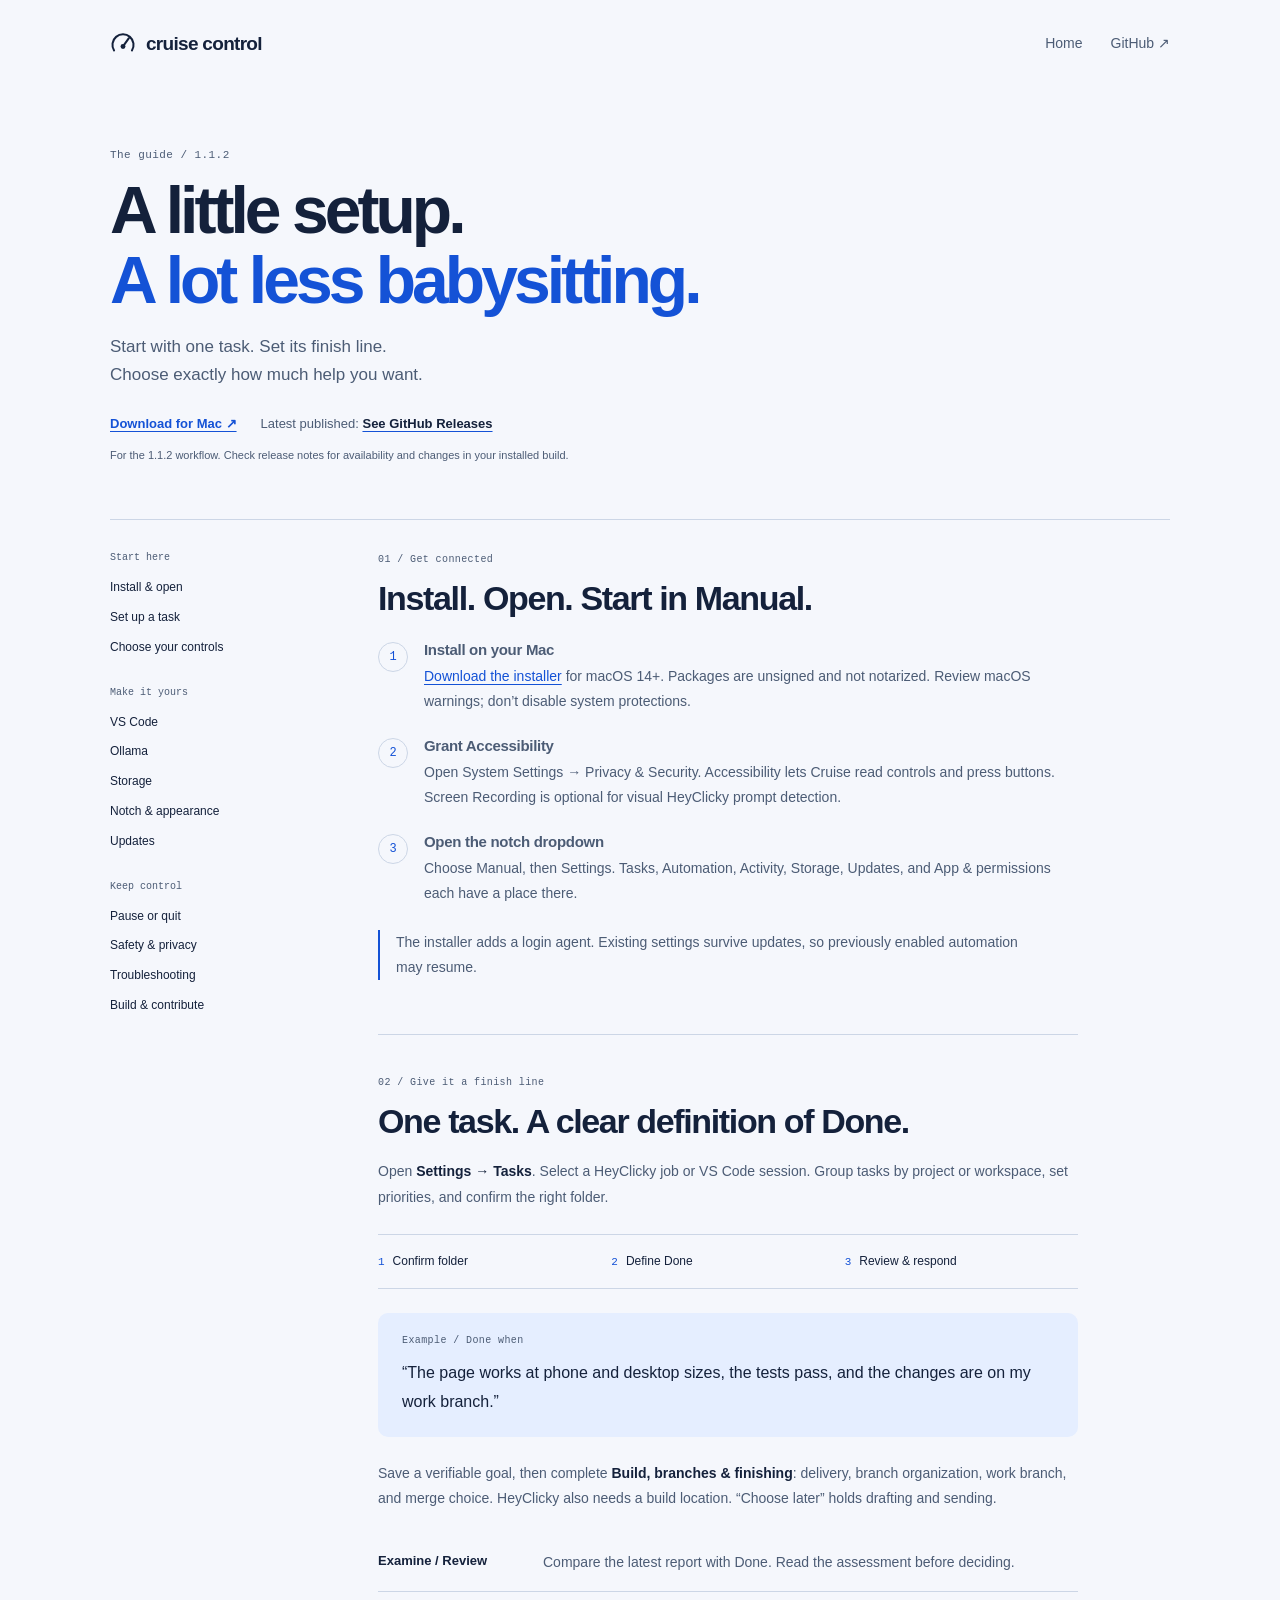
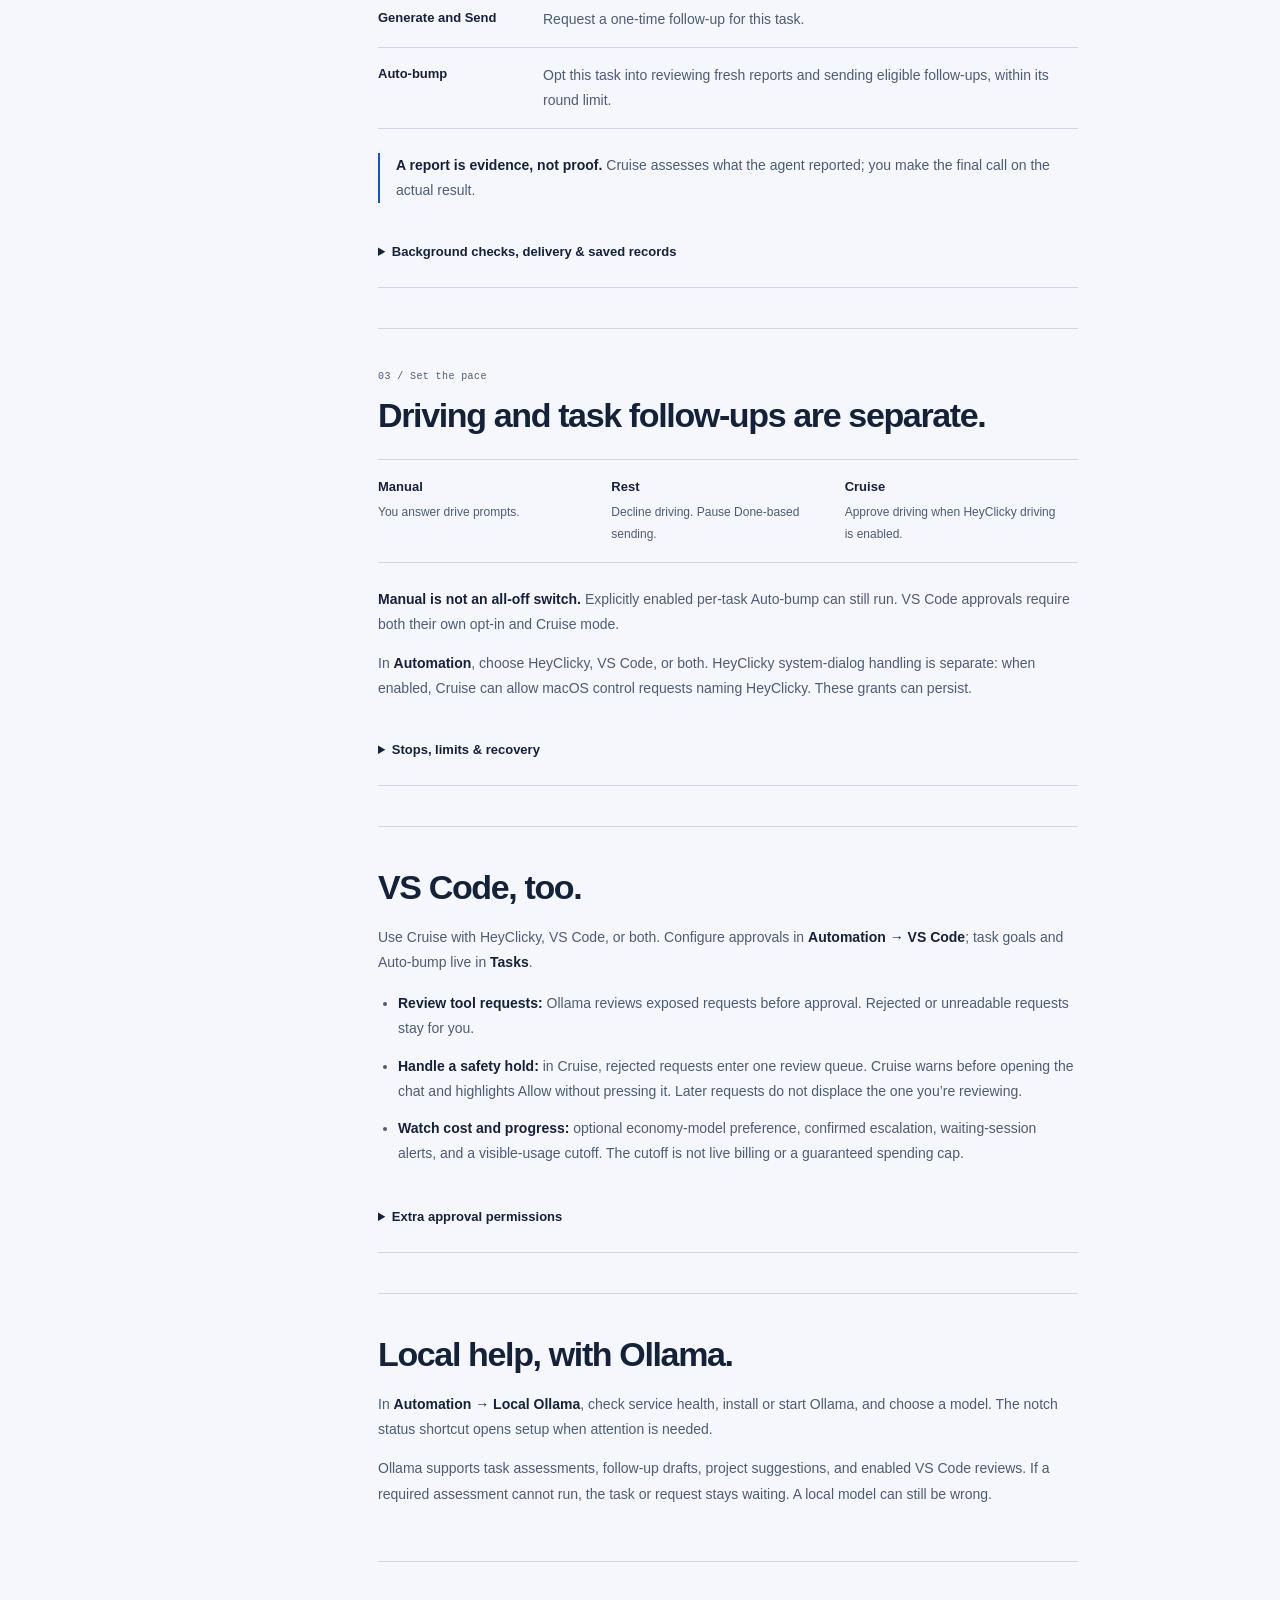
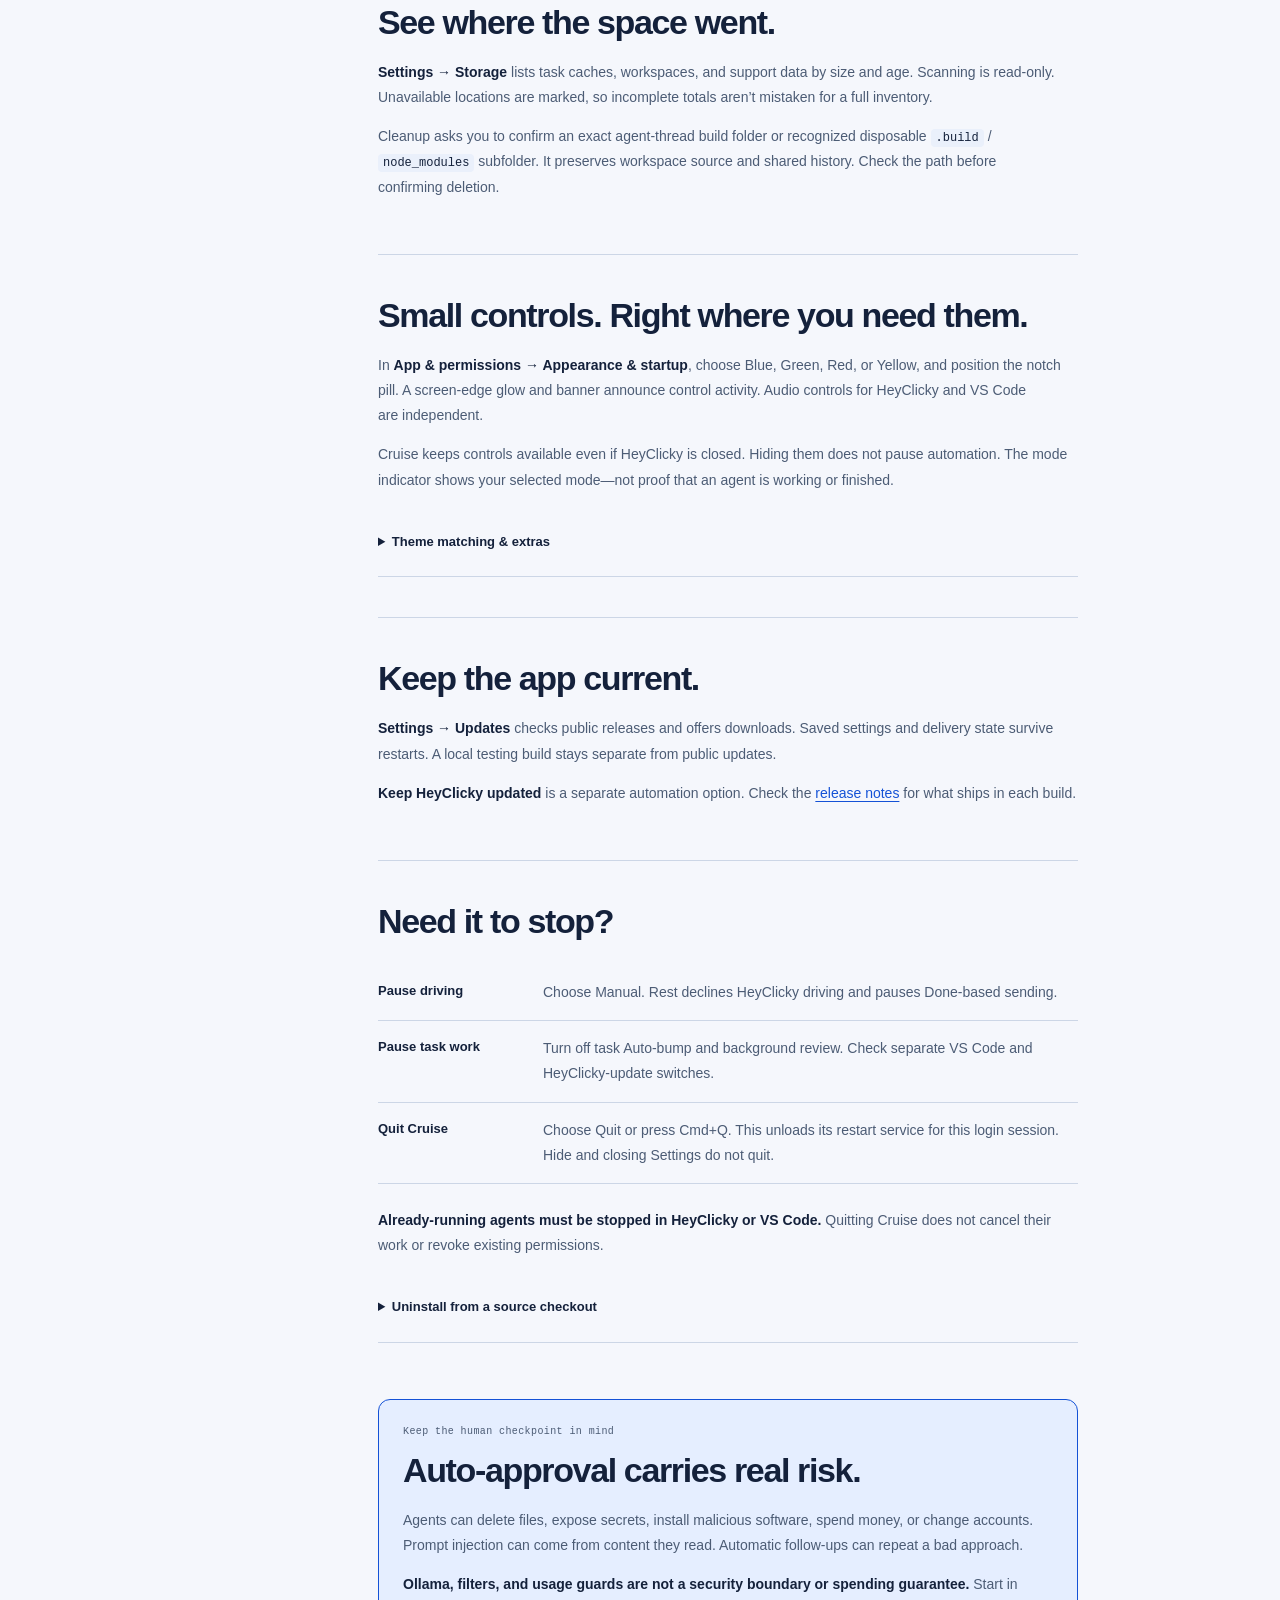
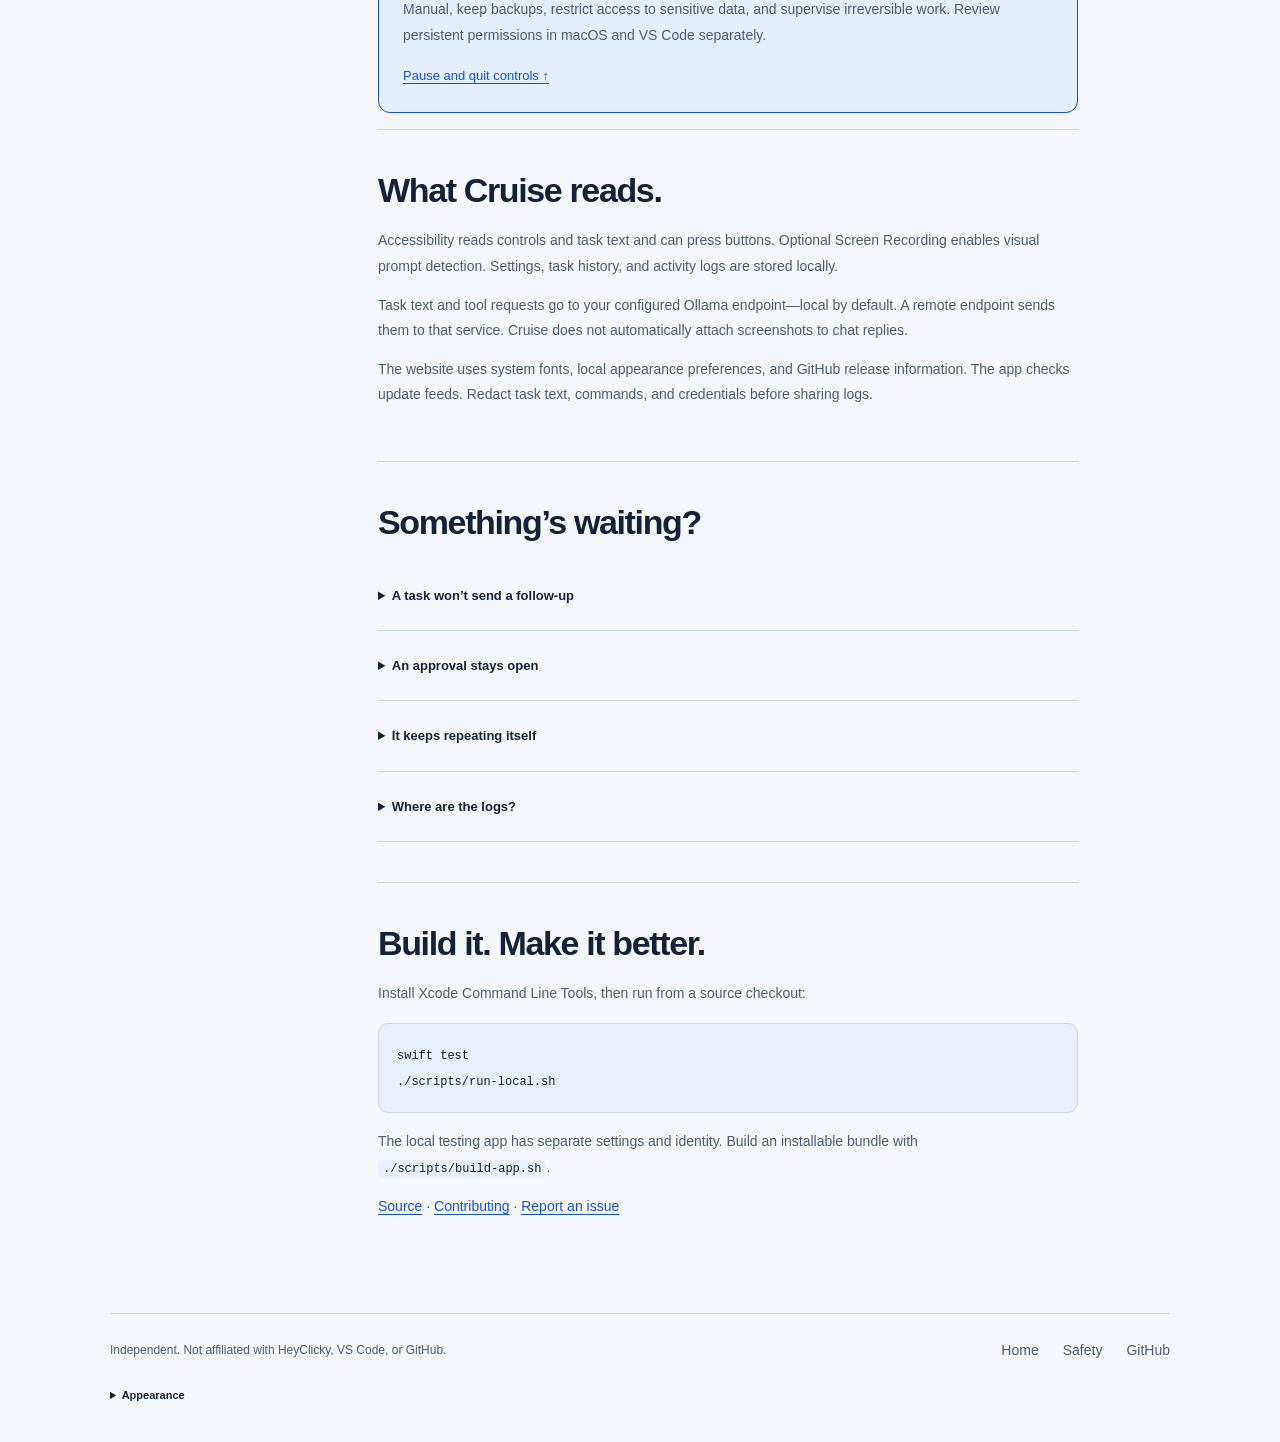
==== commit 107e69c9: "Refresh the guide for the 1.1.2 task workflow Match the landing page styling, remove decorative artw" ====
--- a/site/docs.html
+++ b/site/docs.html
@@ -5,182 +5,194 @@
   <meta name="viewport" content="width=device-width, initial-scale=1" />
   <meta name="theme-color" content="#f5f7fc" />
   <title>Guide · Cruise Control</title>
-  <meta name="description" content="Get started with Cruise Control: task goals, Auto-bump, HeyClicky and VS Code controls, local Ollama review, storage cleanup, themes and updates." />
+  <meta name="description" content="The Cruise Control 1.1.2 guide. Set up your Mac, define Done, opt tasks into Auto-bump, and control HeyClicky and VS Code automation." />
   <link rel="icon" href="assets/brand/blue-gauge.jpg" type="image/jpeg" />
   <script src="theme.js"></script>
   <link rel="stylesheet" href="brand.css" />
+  <link rel="stylesheet" href="facelift.css" />
+  <link rel="stylesheet" href="guide.css" />
 </head>
-<body>
+<body class="landing guide-page">
   <a class="skip-link" href="#content">Skip to documentation</a>
-  <div class="unofficial-bar">Independent open-source companion for macOS</div>
-  <nav class="nav" aria-label="Main navigation">
-    <a class="brand" href="index.html"><img data-brand-art="gauge" src="assets/brand/blue-gauge.jpg" alt="" width="44" height="44" />Cruise Control</a>
-    <div class="links"><a href="#start">Get started</a><a href="#tasks">Tasks</a><a href="https://github.com/ilovespectra/CruiseControl">GitHub</a></div>
-    <a class="pill" href="index.html">Home</a>
+  <nav class="landing-nav" aria-label="Main navigation">
+    <a class="wordmark" href="index.html"><svg viewBox="0 0 32 32" width="26" height="26" fill="none" aria-hidden="true"><path d="M5 24a13 13 0 1 1 22 0M16 19l7-10" stroke="currentColor" stroke-width="2.5" stroke-linecap="round"/><circle cx="16" cy="19" r="3" fill="currentColor"/></svg>cruise control</a>
+    <div><a href="index.html">Home</a><a href="https://github.com/ilovespectra/CruiseControl">GitHub <span aria-hidden="true">↗</span></a></div>
   </nav>
-  <div class="theme-controls" role="group" aria-label="Page appearance">
-    <label>Accent <select data-theme-palette><option value="blue">Blue</option><option value="green">Green</option><option value="red">Red</option><option value="yellow">Yellow</option></select></label>
-    <label>Appearance <select data-theme-appearance><option value="system">System</option><option value="light">Light</option><option value="dark">Dark</option></select></label>
-  </div>
-  <main class="docs" id="content">
-    <header>
-      <div class="docs-masthead">
-        <div><p class="eyebrow">The Cruise Control guide</p><h1>A clear goal.<br />A steady workflow.</h1></div>
-        <img data-brand-art="rest" src="assets/brand/blue-rest.jpg" alt="" width="100" height="100" />
-      </div>
-      <p class="lede">Bring your HeyClicky and VS Code tasks into one dashboard. Define the finish line, review progress, and choose what happens next.</p>
-      <aside class="release-note" aria-label="Release information">
-        <p><strong>Latest release:</strong> <span class="latest-version" aria-live="polite">Checking GitHub…</span> · <a class="latest-release-link" href="https://github.com/ilovespectra/CruiseControl/releases/latest">Release notes</a> · <a data-latest-installer href="https://github.com/ilovespectra/CruiseControl/releases/latest/download/CruiseControl.pkg">Download for Mac</a></p>
-        <p class="release-caveat">This guide covers current source. Check release notes for your installed build.</p>
-      </aside>
-      <nav class="docs-toc" aria-label="Guide contents">
-        <a href="#start">Installation</a><a href="#modes">Drive modes</a><a href="#tasks">Task workspace</a><a href="#ollama">Ollama</a><a href="#vscode">VS Code</a><a href="#storage">Storage</a><a href="#appearance">Notch &amp; themes</a><a href="#updates">Updates</a><a href="#safety">Automation essentials</a><a href="#stop">Pause &amp; quit</a><a href="#privacy">Privacy</a><a href="#troubleshooting">Troubleshooting</a><a href="#source">Build &amp; contribute</a>
-      </nav>
+
+  <main id="content">
+    <header class="guide-header">
+      <p class="guide-eyebrow">The guide / 1.1.2</p>
+      <h1>A little setup.<br /><span>A lot less babysitting.</span></h1>
+      <p>Start with one task. Set its finish line.<br />Choose exactly how much help you want.</p>
+      <div class="guide-release"><a data-latest-installer href="https://github.com/ilovespectra/CruiseControl/releases/latest/download/CruiseControl.pkg">Download for Mac ↗</a><span>Latest published: <a class="latest-release-link" href="https://github.com/ilovespectra/CruiseControl/releases/latest"><span class="latest-version" aria-live="polite">See releases</span></a></span></div>
+      <p class="guide-version-note">For the 1.1.2 workflow. Check release notes for availability and changes in your installed build.</p>
     </header>
 
-    <section id="start">
-      <h2>Get started on Mac</h2>
-      <ol>
-        <li><a data-latest-installer href="https://github.com/ilovespectra/CruiseControl/releases/latest/download/CruiseControl.pkg">Download the installer</a> for <strong>macOS 14 or later</strong> and open it.</li>
-        <li>Grant <strong>Accessibility</strong> in System Settings → Privacy &amp; Security. Optional <strong>Screen Recording</strong> enables visual detection of HeyClicky notch prompts.</li>
-        <li>Open the Cruise notch dropdown and Settings. Start in <strong>Manual</strong>, add a task goal, and choose the automation options you want.</li>
-      </ol>
-      <p>The installer places Cruise Control in <code>/Applications</code> and registers a login agent. Packages are currently unsigned and not notarized; review any macOS warning rather than disabling system protections.</p>
-    </section>
+    <div class="guide-layout">
+      <nav class="guide-nav" aria-label="Guide contents">
+        <p>Start here</p>
+        <a href="#start">Install &amp; open</a>
+        <a href="#tasks">Set up a task</a>
+        <a href="#modes">Choose your controls</a>
+        <p>Make it yours</p>
+        <a href="#vscode">VS Code</a>
+        <a href="#ollama">Ollama</a>
+        <a href="#storage">Storage</a>
+        <a href="#appearance">Notch &amp; appearance</a>
+        <a href="#updates">Updates</a>
+        <p>Keep control</p>
+        <a href="#stop">Pause or quit</a>
+        <a href="#safety">Safety &amp; privacy</a>
+        <a href="#troubleshooting">Troubleshooting</a>
+        <a href="#source">Build &amp; contribute</a>
+      </nav>
 
-    <section id="modes">
-      <h2>Your pace, three modes</h2>
-      <div class="mode-cluster" aria-label="HeyClicky drive-prompt modes">
-        <span class="mode"><i aria-hidden="true"></i><b>Manual</b><small>You answer drive prompts</small></span>
-        <span class="mode mode-rest"><i aria-hidden="true"></i><b>Rest area</b><small>Decline drive prompts</small></span>
-        <span class="mode mode-cruise"><i aria-hidden="true"></i><b>Cruise</b><small>Approve drive prompts</small></span>
+      <div class="guide-content">
+        <section id="start">
+          <p class="guide-eyebrow">01 / Get connected</p>
+          <h2>Install. Open. Start in Manual.</h2>
+          <ol class="guide-steps">
+            <li><div><h3>Install on your Mac</h3><p><a data-latest-installer href="https://github.com/ilovespectra/CruiseControl/releases/latest/download/CruiseControl.pkg">Download the installer</a> for macOS 14+. Packages are unsigned and not notarized. Review macOS warnings; don’t disable system protections.</p></div></li>
+            <li><div><h3>Grant Accessibility</h3><p>Open System Settings → Privacy &amp; Security. Accessibility lets Cruise read controls and press buttons. Screen Recording is optional for visual HeyClicky prompt detection.</p></div></li>
+            <li><div><h3>Open the notch dropdown</h3><p>Choose Manual, then Settings. Tasks, Automation, Activity, Storage, Updates, and App &amp; permissions each have a place there.</p></div></li>
+          </ol>
+          <p class="guide-note">The installer adds a login agent. Existing settings survive updates, so previously enabled automation may resume.</p>
+        </section>
+
+        <section id="tasks">
+          <p class="guide-eyebrow">02 / Give it a finish line</p>
+          <h2>One task. A clear definition of Done.</h2>
+          <p>Open <strong>Settings → Tasks</strong>. Select a HeyClicky job or VS Code session. Group tasks by project or workspace, set priorities, and confirm the right folder.</p>
+          <ol class="workflow-strip" aria-label="Task setup workflow">
+            <li><span>1</span>Confirm folder</li><li><span>2</span>Define Done</li><li><span>3</span>Review &amp; respond</li>
+          </ol>
+          <div class="definition-example">
+            <p class="guide-eyebrow">Example / Done when</p>
+            <p>“The page works at phone and desktop sizes, the tests pass, and the changes are on my work branch.”</p>
+          </div>
+          <p>Save a verifiable goal, then complete <strong>Build, branches &amp; finishing</strong>: delivery, branch organization, work branch, and merge choice. HeyClicky also needs a build location. “Choose later” holds drafting and sending.</p>
+          <dl class="guide-choices">
+            <div><dt>Examine / Review</dt><dd>Compare the latest report with Done. Read the assessment before deciding.</dd></div>
+            <div><dt>Generate and Send</dt><dd>Request a one-time follow-up for this task.</dd></div>
+            <div><dt>Auto-bump</dt><dd>Opt this task into reviewing fresh reports and sending eligible follow-ups, within its round limit.</dd></div>
+          </dl>
+          <p class="guide-note"><strong>A report is evidence, not proof.</strong> Cruise assesses what the agent reported; you make the final call on the actual result.</p>
+          <details><summary>Background checks, delivery &amp; saved records</summary>
+            <p>A saved goal alone does not authorize navigating other chats. Background inspection needs the relevant task opt-in. Auto-bump needs the shared task switches enabled, a confirmed workspace, and complete workflow choices. It works in Manual or Cruise; Rest pauses sending.</p>
+            <p>Messages stay tied to the exact task and report. Existing drafts, user stops, ambiguous identity, or decision blockers hold sending. Delivery is checked in that task’s transcript; uncertain messages remain pending. Set-aside messages appear in Activity → Diagnostics for seven days and are not resent from there.</p>
+            <p>Unmatched HeyClicky history has a <strong>Saved record</strong> menu. Archive or finish it locally, restore it from Closed, or confirm deletion of that catalog entry. This does not finish a live agent task or delete its history or project files.</p>
+          </details>
+        </section>
+
+        <section id="modes">
+          <p class="guide-eyebrow">03 / Set the pace</p>
+          <h2>Driving and task follow-ups are separate.</h2>
+          <dl class="guide-modes">
+            <div><dt>Manual</dt><dd>You answer drive prompts.</dd></div>
+            <div><dt>Rest</dt><dd>Decline driving. Pause Done-based sending.</dd></div>
+            <div><dt>Cruise</dt><dd>Approve driving when HeyClicky driving is enabled.</dd></div>
+          </dl>
+          <p><strong>Manual is not an all-off switch.</strong> Explicitly enabled per-task Auto-bump can still run. VS Code approvals require both their own opt-in and Cruise mode.</p>
+          <p>In <strong>Automation</strong>, choose HeyClicky, VS Code, or both. HeyClicky system-dialog handling is separate: when enabled, Cruise can allow macOS control requests naming HeyClicky. These grants can persist.</p>
+          <details><summary>Stops, limits &amp; recovery</summary>
+            <p>Timeout or “Didn’t finish” cards can be retried on the matching task in Cruise. Stopped and Stopped by you tasks stay paused until you resume them. Done-based follow-ups use saved criteria and explicit task settings, not generic repeated nudges.</p>
+            <p>The separate <strong>Answer tap-outs in the main chat</strong> option works in Cruise when Clicky reports unfinished work and asks what next. It can ask Clicky to split the remaining work into smaller, verifiable tasks.</p>
+            <p><strong>Automation → Task continuation limits</strong> has shared choices for time, credit, and message limits, off by default. These do not override user stops, permission or decision blockers, Rest, usage cutoffs, or follow-up budgets.</p>
+            <p>Independent background review can assess opted-in tasks without auto-drive. Review-only delivery keeps drafts for you; chat-only delivery still needs per-task Auto-bump before automatic sending.</p>
+          </details>
+        </section>
+
+        <section id="vscode">
+          <h2>VS Code, too.</h2>
+          <p>Use Cruise with HeyClicky, VS Code, or both. Configure approvals in <strong>Automation → VS Code</strong>; task goals and Auto-bump live in <strong>Tasks</strong>.</p>
+          <ul>
+            <li><strong>Review tool requests:</strong> Ollama reviews exposed requests before approval. Rejected or unreadable requests stay for you.</li>
+            <li><strong>Handle a safety hold:</strong> in Cruise, rejected requests enter one review queue. Cruise warns before opening the chat and highlights Allow without pressing it. Later requests do not displace the one you’re reviewing.</li>
+            <li><strong>Watch cost and progress:</strong> optional economy-model preference, confirmed escalation, waiting-session alerts, and a visible-usage cutoff. The cutoff is not live billing or a guaranteed spending cap.</li>
+          </ul>
+          <details><summary>Extra approval permissions</summary>
+            <p>File edits without a readable diff need a separate opt-in; reviews may see only file metadata. Provider/tool permissions, including session grants, are also separate. A session grant can cover later calls; permanent and workspace-wide grants stay with you.</p>
+            <p>URL fetches have Review, Allow all, and Hold choices. Turning off approvals stops new grants, not permissions already granted in VS Code. HeyClicky drive prompts do not have the VS Code command-level safety reviewer.</p>
+          </details>
+        </section>
+
+        <section id="ollama">
+          <h2>Local help, with Ollama.</h2>
+          <p>In <strong>Automation → Local Ollama</strong>, check service health, install or start Ollama, and choose a model. The notch status shortcut opens setup when attention is needed.</p>
+          <p>Ollama supports task assessments, follow-up drafts, project suggestions, and enabled VS Code reviews. If a required assessment cannot run, the task or request stays waiting. A local model can still be wrong.</p>
+        </section>
+
+        <section id="storage">
+          <h2>See where the space went.</h2>
+          <p><strong>Settings → Storage</strong> lists task caches, workspaces, and support data by size and age. Scanning is read-only. Unavailable locations are marked, so incomplete totals aren’t mistaken for a full inventory.</p>
+          <p>Cleanup asks you to confirm an exact agent-thread build folder or recognized disposable <code>.build</code> / <code>node_modules</code> subfolder. It preserves workspace source and shared history. Check the path before confirming deletion.</p>
+        </section>
+
+        <section id="appearance">
+          <h2>Small controls. Right where you need them.</h2>
+          <p>In <strong>App &amp; permissions → Appearance &amp; startup</strong>, choose Blue, Green, Red, or Yellow, and position the notch pill. A screen-edge glow and banner announce control activity. Audio controls for HeyClicky and VS Code are independent.</p>
+          <p>Cruise keeps controls available even if HeyClicky is closed. Hiding them does not pause automation. The mode indicator shows your selected mode—not proof that an agent is working or finished.</p>
+          <details><summary>Theme matching &amp; extras</summary>
+            <p>On first launch, Cruise can import a supported HeyClicky cursor color. Existing Cruise theme choices are not overwritten. Mode icons, lights, and interface accents follow the app theme; safety colors stay meaningful.</p>
+            <p>Website appearance is separate and saved in your browser. Open Appearance at the bottom of either page. For a break, Play Pride Pong is available in the app menu.</p>
+          </details>
+        </section>
+
+        <section id="updates">
+          <h2>Keep the app current.</h2>
+          <p><strong>Settings → Updates</strong> checks public releases and offers downloads. Saved settings and delivery state survive restarts. A local testing build stays separate from public updates.</p>
+          <p><strong>Keep HeyClicky updated</strong> is a separate automation option. Check the <a class="latest-release-link" href="https://github.com/ilovespectra/CruiseControl/releases/latest">release notes</a> for what ships in each build.</p>
+        </section>
+
+        <section id="stop">
+          <h2>Need it to stop?</h2>
+          <dl class="guide-choices">
+            <div><dt>Pause driving</dt><dd>Choose Manual. Rest declines HeyClicky driving and pauses Done-based sending.</dd></div>
+            <div><dt>Pause task work</dt><dd>Turn off task Auto-bump and background review. Check separate VS Code and HeyClicky-update switches.</dd></div>
+            <div><dt>Quit Cruise</dt><dd>Choose Quit or press Cmd+Q. This unloads its restart service for this login session. Hide and closing Settings do not quit.</dd></div>
+          </dl>
+          <p><strong>Already-running agents must be stopped in HeyClicky or VS Code.</strong> Quitting Cruise does not cancel their work or revoke existing permissions.</p>
+          <details><summary>Uninstall from a source checkout</summary><pre><code>./scripts/build-app.sh --uninstall</code></pre><p>Saved configuration remains in <code>~/Library/Application Support/CruiseControl/</code>.</p></details>
+        </section>
+
+        <section id="safety" class="guide-warning" aria-labelledby="safety-heading">
+          <p class="guide-eyebrow">Keep the human checkpoint in mind</p>
+          <h2 id="safety-heading">Auto-approval carries real risk.</h2>
+          <p>Agents can delete files, expose secrets, install malicious software, spend money, or change accounts. Prompt injection can come from content they read. Automatic follow-ups can repeat a bad approach.</p>
+          <p><strong>Ollama, filters, and usage guards are not a security boundary or spending guarantee.</strong> Start in Manual, keep backups, restrict access to sensitive data, and supervise irreversible work. Review persistent permissions in macOS and VS Code separately.</p>
+          <a href="#stop">Pause and quit controls ↑</a>
+        </section>
+
+        <section id="privacy">
+          <h2>What Cruise reads.</h2>
+          <p>Accessibility reads controls and task text and can press buttons. Optional Screen Recording enables visual prompt detection. Settings, task history, and activity logs are stored locally.</p>
+          <p>Task text and tool requests go to your configured Ollama endpoint—local by default. A remote endpoint sends them to that service. Cruise does not automatically attach screenshots to chat replies.</p>
+          <p>The website uses system fonts, local appearance preferences, and GitHub release information. The app checks update feeds. Redact task text, commands, and credentials before sharing logs.</p>
+        </section>
+
+        <section id="troubleshooting">
+          <h2>Something’s waiting?</h2>
+          <details><summary>A task won’t send a follow-up</summary><p>Check Done, confirmed workspace, Build, branches &amp; finishing, Auto-bump, shared task switches, round limits, and delivery status. An existing draft or explicit user stop holds sending. Read Activity before retrying.</p></details>
+          <details><summary>An approval stays open</summary><p>Check Cruise mode, the relevant approval opt-in, Accessibility permission, and Ollama health. A safety hold needs your decision; hiding its chat is not approval.</p></details>
+          <details><summary>It keeps repeating itself</summary><p>Pause Auto-bump. Inspect the actual work and latest report, refine Done, or supply the missing decision. More retries do not prove progress.</p></details>
+          <details><summary>Where are the logs?</summary><p>Open Settings → Activity → Open activity log. Configuration: <code>~/Library/Application Support/CruiseControl/config.json</code>. Log: <code>~/Library/Logs/CruiseControl.log</code>.</p></details>
+        </section>
+
+        <section id="source">
+          <h2>Build it. Make it better.</h2>
+          <p>Install Xcode Command Line Tools, then run from a source checkout:</p>
+          <pre><code>swift test
+./scripts/run-local.sh</code></pre>
+          <p>The local testing app has separate settings and identity. Build an installable bundle with <code>./scripts/build-app.sh</code>.</p>
+          <p><a href="https://github.com/ilovespectra/CruiseControl">Source</a> · <a href="https://github.com/ilovespectra/CruiseControl/blob/main/CONTRIBUTING.md">Contributing</a> · <a href="https://github.com/ilovespectra/CruiseControl/issues">Report an issue</a></p>
+        </section>
       </div>
-      <p><strong>Manual</strong> leaves HeyClicky drive requests to you. <strong>Rest area</strong> answers “Not now” and pauses Done-based sending. <strong>Cruise</strong> answers “Go ahead” / “Let HeyClicky drive” when HeyClicky driving is enabled. Optional system-dialog handling also responds to macOS control requests that name HeyClicky.</p>
-      <p>Drive approvals, task follow-ups and VS Code options have separate controls. For example, you can review tasks and use per-task Auto-bump in Manual without enabling auto-drive.</p>
-      <p>Timeout and “Didn't finish” cards can be retried on the matching task in Cruise. Tasks marked Stopped or Stopped by you remain paused until you resume them.</p>
-    </section>
+    </div>
+  </main>
 
-    <section id="tasks">
-      <h2>One workspace for your agent tasks</h2>
-      <p>Open <strong>Settings → Tasks</strong> or the task shortcut in the notch dropdown. HeyClicky jobs and VS Code sessions have their own sections, with shared controls for Done, review and follow-ups.</p>
-      <h3>Organize by project</h3>
-      <p>View all tasks individually or group them into project cards. Search, filter and sort by status, priority, saved goal and opt-ins. Local Ollama can suggest projects from thread-linked chats, repository links and paths; correct a project name yourself or leave it unspecified. Set High, Normal or Low priority at project level, with per-task overrides.</p>
-      <h3>Define Done, then keep moving</h3>
-      <ol>
-        <li><strong>Confirm the workspace.</strong> Review the suggested project folder or choose the correct one.</li>
-        <li><strong>Define Done.</strong> Save a task-specific goal using the editor, Markdown preview or document import.</li>
-        <li><strong>Review progress.</strong> Compare the latest response with your goal. Ollama highlights supporting evidence and remaining work; Examine/Review holds its assessment for you to read.</li>
-        <li><strong>Set the workflow.</strong> Complete <strong>Build, branches &amp; finishing</strong>: delivery, branch organization, selected work branch and whether to merge into it. HeyClicky also has a build-location choice; VS Code uses its confirmed workspace. “Choose later” keeps drafting and sending on hold.</li>
-        <li><strong>Respond.</strong> Generate and send a reviewed draft yourself, or enable <strong>Auto-bump</strong> on that task to review fresh reports and send the next eligible follow-up automatically.</li>
-      </ol>
-      <p>Tasks with saved Done criteria are checked automatically; VS Code checkups run on launch and every five minutes. Auto-bump is a separate per-task opt-in with configurable round limits. It works in Manual or Cruise and pauses in Rest. A completed assessment shows the report’s evidence for your final review.</p>
-      <p>Task continuation settings also let you choose whether to continue after time, credit or message limits, with per-task overrides. Explicit user decisions stay held for your input.</p>
-      <h3>Background review, without auto-drive</h3>
-      <p>Enable independent task review to let local Ollama assess opted-in tasks while drive and approval automation are off. Review-only delivery keeps drafts for you. Chat-only delivery uses the app’s chat interface; sending still requires per-task Auto-bump and a complete workflow.</p>
-      <p>Follow-ups stay linked to the exact task, goal and current report. Cruise checks the matching transcript for delivery, keeps uncertain sends pending, and avoids sending the same follow-up twice. Activity shows delivery status; set-aside messages live in Diagnostics for seven days and are not resent from there.</p>
-      <details>
-        <summary>Task identity and delivery details</summary>
-        <p>HeyClicky tasks use stable job IDs joined to their thread history. Ambiguous names, an existing composer draft, a changed report or a stopped task hold delivery. Cruise reads local HeyClicky records and sends through the visible interface, not a private messaging API. Legacy generic stall, relaunch and interruption nudges are not sent; follow-ups use saved Done criteria and explicit task settings.</p>
-        <p>Project priorities order Cruise’s review queue. Build, branch and finishing preferences are included in the agent’s instructions; the agent performs the project work. An assessment evaluates the response against your criteria, while final acceptance stays with you.</p>
-      </details>
-    </section>
-
-    <section id="ollama">
-      <h2>Local intelligence with Ollama</h2>
-      <p>Ollama powers project suggestions, task assessments, follow-up drafts and optional VS Code approval reviews. In <strong>Settings → Ollama</strong>, check service health, open the official installer, start Ollama, download a model and retry setup.</p>
-      <p>The notch status icon opens Ollama settings when attention is needed. The default endpoint is local to your Mac. Ollama and its models install separately, so you choose the runtime, model and download size. If a review cannot run, Cruise keeps the request or draft waiting and shows its status.</p>
-    </section>
-
-    <section id="vscode">
-      <h2>VS Code, on your terms</h2>
-      <p>Configure these options in <strong>Settings → Automation → VS Code</strong>. Approval and model automation start off; approvals operate in Cruise mode.</p>
-      <ul>
-        <li><strong>Tool approvals:</strong> review requests with Ollama before Allow Once. Multiple windows and approval carousels are handled individually, including requests displayed as Allow All.</li>
-        <li><strong>File edits:</strong> separately opt into approving Write/Create requests when VS Code exposes only file metadata rather than a full diff.</li>
-        <li><strong>Pylance and other providers:</strong> choose whether Cruise may approve tool permissions, including session grants. Session grants cover later calls in that session; permanent and workspace-wide tool grants stay with you.</li>
-        <li><strong>Fetch URL:</strong> choose <strong>Review each URL with Ollama</strong>, <strong>Allow all URL fetches</strong>, or <strong>Leave URL fetches for me</strong>.</li>
-        <li><strong>Task follow-ups:</strong> save Done and Auto-bump settings per chat across open windows. Cruise restores the previous chat after reading; drafts and active work hold sending.</li>
-        <li><strong>Model preference:</strong> prefer the configured economy model, monitor progress, and suggest escalation after repeated failures. Switching to a pricier model asks for confirmation.</li>
-        <li><strong>Waiting-session alerts:</strong> show a notice when a session needs your input, with an optional gentle sound.</li>
-        <li><strong>Usage cutoff:</strong> pause automation at your configured usage threshold, using the usage information VS Code exposes. This is a workflow guard, not a billing cap.</li>
-      </ul>
-      <p>Rejected or unreadable approvals stay pending with a status in Activity. Turning off tool permission approvals stops new grants; existing permissions are managed in VS Code.</p>
-    </section>
-
-    <section id="storage">
-      <h2>Know where the space goes</h2>
-      <p><strong>Settings → Storage</strong> inventories HeyClicky support data, task caches and Agent workspaces. Search by path or task, filter by category, and sort by size, age or name. Unavailable locations are marked so you can see which totals are incomplete.</p>
-      <p>Scanning is read-only. For cleanup, confirm deletion of an exact agent-thread build folder or a recognized disposable <code>.build</code> / <code>node_modules</code> subfolder in a workspace. Cruise preserves workspace source, shared HeyClicky history, journals and transcripts; deleted build outputs and dependencies can be regenerated.</p>
-    </section>
-
-    <section id="appearance">
-      <h2>A dashboard that feels like yours</h2>
-      <p>Choose the app’s blue, green, red or yellow color theme. The gauge marks Cruise; the coffee cup marks Rest. Position the notch pill on either side, hide it when you want, or show it only with HeyClicky in Manual and Rest. Cruise mode keeps the controls available even when HeyClicky is closed.</p>
-      <p>When Cruise selects a chat or sends input, a blue screen-edge glow and banner announce control. Automatic VS Code chat switches give 1.5 seconds’ notice and defer if you start typing. Reading the already selected chat stays quiet.</p>
-      <p>Settings also provides independent HeyClicky and VS Code audio controls. This guide and the landing page have their own four accent choices and System, Light or Dark appearance, saved in your browser.</p>
-      <p>Taking a break? Open <strong>Play Pride Pong…</strong> from the app menu for a quick game.</p>
-    </section>
-
-    <section id="updates">
-      <h2>Stay current</h2>
-      <p>The <strong>Updates</strong> tab checks public Cruise Control releases and offers available downloads. <strong>Keep HeyClicky updated</strong> is a separate option that handles its update-and-relaunch prompt. Saved task settings and delivery state persist across restarts.</p>
-      <p>For maintainers, the separate <a href="https://github.com/ilovespectra/CruiseControl/blob/main/DEVELOPER_CONSOLE.md">Publisher console</a> builds previews and owner-reviewed GitHub draft releases.</p>
-    </section>
-
-    <section id="safety" class="safety-warning" aria-labelledby="safety-heading">
-      <h2 id="safety-heading">A few automation essentials</h2>
-      <p>Auto-approval lets agents act without asking each time, including changing files, accessing data and using paid services. Start in Manual, keep backups, and enable only the controls you want. Supervise sensitive or irreversible work.</p>
-      <p>Ollama reviews and usage guards help manage the workflow; they are not a security sandbox or a spending limit. Persistent app permissions remain until you revoke them in macOS or VS Code.</p>
-      <a href="#stop">How to pause or quit</a>
-    </section>
-
-    <section id="stop">
-      <h2>Pause, quit or uninstall</h2>
-      <ul>
-        <li><strong>Pause driving:</strong> select Manual. Use Rest to decline HeyClicky drive requests and pause Done-based sending.</li>
-        <li><strong>Pause task work:</strong> disable independent review and task Auto-bump in Tasks. Review the separate VS Code and HeyClicky-update switches as needed.</li>
-        <li><strong>Stop Cruise entirely:</strong> choose <strong>Quit</strong> in the dropdown or press <strong>Cmd+Q</strong>. This also unloads its restart service for the current login session. Hiding the notch or closing Settings leaves Cruise running.</li>
-        <li><strong>Stop work already underway:</strong> stop that agent in HeyClicky or VS Code.</li>
-      </ul>
-      <p>To remove the app and login agent from a source checkout:</p>
-      <pre><code>./scripts/build-app.sh --uninstall</code></pre>
-      <p>Saved configuration remains in <code>~/Library/Application Support/CruiseControl/</code>.</p>
-    </section>
-
-    <section id="privacy">
-      <h2>Your Mac, your settings</h2>
-      <p>Accessibility reads app controls and conversation text and can press buttons. Optional Screen Recording supports visual prompt detection. Settings, task history, delivery state and activity logs are saved locally.</p>
-      <p>Task text and tool requests go to your configured Ollama endpoint, local by default. A remote endpoint sends that content to the selected service. Cruise does not automatically attach screenshots to chat replies.</p>
-      <p>The app checks public update feeds. These pages use system fonts, store appearance preferences locally, and request public GitHub release information and download counts. Redact task text, commands and credentials before sharing logs.</p>
-      <p>Cruise Control is independent open-source software, not affiliated with HeyClicky, VS Code or GitHub.</p>
-    </section>
-
-    <section id="troubleshooting">
-      <h2>When something needs attention</h2>
-      <ul>
-        <li><strong>A prompt stays open:</strong> check the relevant automation switch, Accessibility permission, Ollama health and the approval status in Activity.</li>
-        <li><strong>A follow-up is held:</strong> check the task’s Done, confirmed folder, workflow choices, Auto-bump, round limit and latest delivery status. Resume a stopped task in its own app.</li>
-        <li><strong>A review needs a model:</strong> open Ollama settings, start the service, choose an installed model and retry.</li>
-        <li><strong>Repeated work:</strong> pause Auto-bump, read the latest report and refine the goal or give the agent the missing decision.</li>
-        <li><strong>Storage totals look incomplete:</strong> inspect the unavailable roots and confirm access to the configured Agent folder.</li>
-      </ul>
-      <p>Use <strong>Settings → Activity → Open activity log</strong> for details. Configuration: <code>~/Library/Application Support/CruiseControl/config.json</code>. Log: <code>~/Library/Logs/CruiseControl.log</code>.</p>
-      <details><summary>Read-only source diagnostics</summary><pre><code>swift build
-.build/debug/CruiseControl --scan</code></pre></details>
-    </section>
-
-    <section id="source">
-      <h2>Build, contribute, make it yours</h2>
-      <p>With Xcode Command Line Tools installed, run from a checkout:</p>
-      <pre><code>swift test
-./scripts/run-local.sh</code></pre>
-      <p>The local testing app uses a separate identity and settings; your installed app stays unchanged. For an installable bundle, use <code>./scripts/build-app.sh</code>. Add <code>--install</code> to replace a user-owned installation and register its login agent; use the packaged installer for administrator-owned apps.</p>
-      <p><a href="https://github.com/ilovespectra/CruiseControl">Browse the source</a>, read the <a href="https://github.com/ilovespectra/CruiseControl/blob/main/CONTRIBUTING.md">contribution guide</a>, or <a href="https://github.com/ilovespectra/CruiseControl/issues">report an issue</a> with your app/macOS version and a redacted diagnostic excerpt.</p>
-    </section>
-  </main>
-  <footer class="footer">
-    <div class="foot-brand"><img data-brand-art="gauge" src="assets/brand/blue-gauge.jpg" alt="" width="44" height="44" />Cruise Control</div>
-    <nav aria-label="Project links"><a href="index.html">Home</a><a href="#safety">Automation essentials</a><a href="https://github.com/ilovespectra/CruiseControl">GitHub</a></nav>
+  <footer class="landing-footer">
+    <div class="footer-main"><span>Independent. Not affiliated with HeyClicky, VS Code, or GitHub.</span><nav aria-label="Project links"><a href="index.html">Home</a><a href="#safety">Safety</a><a href="https://github.com/ilovespectra/CruiseControl">GitHub</a></nav></div>
+    <details class="appearance-options"><summary>Appearance</summary><div class="theme-controls"><label>Accent <select data-theme-palette><option value="blue">Blue</option><option value="green">Green</option><option value="red">Red</option><option value="yellow">Yellow</option></select></label><label>Theme <select data-theme-appearance><option value="system">System</option><option value="light">Light</option><option value="dark">Dark</option></select></label></div></details>
   </footer>
   <script type="module" src="downloads.mjs"></script>
 </body>
--- a/site/facelift.css
+++ b/site/facelift.css
@@ -0,0 +1,139 @@
+.landing { background: var(--paper); font-size: 16px; }
+.landing-nav, .landing main, .landing-footer { width: min(1060px, calc(100% - 48px)); margin-inline: auto; }
+.landing-nav { height: 88px; display: flex; align-items: center; justify-content: space-between; gap: 20px; }
+.wordmark { display: inline-flex; align-items: center; gap: 10px; font-size: 19px; font-weight: 700; letter-spacing: -.7px; color: var(--ink); text-decoration: none; }
+.landing-nav > div { display: flex; gap: 28px; }
+.landing-nav > div a, .landing-footer a { color: var(--muted); font-size: 14px; text-decoration: none; }
+.landing a:hover { text-decoration: underline; }
+.intro { text-align: center; padding: 28px 0 12px; }
+.intro-note { color: var(--muted); font-size: 14px; margin: 0 0 20px; }
+.intro h1 { font-size: clamp(44px, 7vw, 80px); font-weight: 650; letter-spacing: -.065em; line-height: 1.03; }
+.intro h1 span { color: var(--accent); }
+.intro-copy { color: var(--muted); line-height: 1.65; font-size: 19px; margin: 24px auto; }
+.download-button { display: inline-flex; align-items: center; gap: 10px; padding: 12px 25px; border-radius: 999px; background: var(--accent); color: var(--on-accent); font-weight: 600; text-decoration: none; box-shadow: inset 0 2px 1px #ffffff38, 0 6px 16px -8px var(--accent); border: 1px solid var(--accent); }
+.install-note { color: var(--muted); font-size: 12px; line-height: 1.9; margin: 14px 0 0; }
+.install-note a { color: inherit; }
+.install-note .latest-version { font-weight: 400; color: inherit; }
+.try-it { max-width: 930px; margin: 20px auto 0; }
+.demo-heading { display: flex; justify-content: space-between; align-items: baseline; gap: 16px; margin-bottom: 15px; }
+.demo-heading h2 { font-size: 17px; letter-spacing: -.025em; font-weight: 600; margin: 0; }
+.demo-heading p { font: 12px var(--mono); color: var(--muted); margin: 0; }
+.desktop-demo { height: 470px; position: relative; overflow: hidden; border-radius: 18px; border: 1px solid var(--line); background: radial-gradient(ellipse at 10% 110%, #d2e7fb 0, transparent 60%), radial-gradient(ellipse at 100% 0, #6ea3d5 0, transparent 60%), #9bbfdf; box-shadow: 0 32px 50px -35px #0f284c66; color: #17243a; isolation: isolate; }
+.desktop-bar { height: 30px; background: #ffffff5c; display: flex; align-items: center; gap: 20px; padding-inline: 16px; font-size: 11px; }
+.desktop-bar > span:first-child { font-weight: 700; }
+.desktop-time { margin-left: auto; }
+.demo-notch { position: absolute; top: 0; left: 50%; transform: translateX(-50%); width: 140px; height: 30px; border-radius: 0 0 12px 12px; background: #101115; }
+.notch-camera { position: absolute; top: 10px; right: 12px; width: 5px; height: 5px; background: #252b3c; border-radius: 50%; }
+.notch-control { display: flex; gap: 6px; align-items: center; position: absolute; left: calc(50% + 74px); top: 0; background: #101115; color: #fff; height: 30px; border-radius: 0 0 10px 6px; padding: 0 9px; font: 9px var(--mono); letter-spacing: 1px; }
+.control-light { width: 5px; height: 5px; border-radius: 50%; background: #6bdf9b; box-shadow: 0 0 8px #6bdf9b; }
+[data-mode="rest"] .control-light { background: #efbd59; box-shadow: none; }
+[data-mode="manual"] .control-light { background: #a4acb5; box-shadow: none; }
+.demo-window { position: absolute; top: 92px; left: 10%; right: 10%; bottom: -34px; background: #f7f9fc; border: 1px solid #ffffff99; border-radius: 12px; box-shadow: 0 20px 55px #18385638; overflow: hidden; transition: transform .6s, opacity .6s; }
+.window-chrome { height: 36px; border-bottom: 1px solid #dfe5ec; background: #edf2f7; text-align: center; font-size: 11px; line-height: 36px; color: #5c697d; }
+.traffic-lights { display: flex; position: absolute; top: 13px; left: 13px; gap: 5px; }
+.traffic-lights i { width: 9px; height: 9px; border-radius: 50%; background: #ff7468; }
+.traffic-lights i:nth-child(2) { background: #eabe50; }
+.traffic-lights i:nth-child(3) { background: #65bf80; }
+.project-body { padding: 23px 34px; }
+.project-header { display: flex; align-items: center; gap: 12px; margin-bottom: 20px; }
+.project-symbol { display: grid; place-items: center; background: #e4ecfc; border: 1px solid #c5d6ef; border-radius: 10px; width: 40px; height: 40px; font-size: 24px; color: #235dba; }
+.project-header b { display: block; font-size: 16px; letter-spacing: -.4px; }
+.project-header div > span { display: block; font-size: 11px; color: #5c697d; }
+.project-line { display: flex; align-items: center; gap: 10px; font-size: 12px; padding-block: 9px; border-bottom: 1px solid #e1e7f0; }
+.task-check { display: grid; place-items: center; width: 17px; height: 17px; border-radius: 50%; color: #17613a; background: #dceee4; font-size: 11px; }
+.current-check { background: #e4e9f1; color: #5c697d; }
+.task-state { margin-left: auto; font-size: 10px; color: #5c697d; }
+.page-preview { margin-top: 21px; padding: 20px; background: #eef0fb; border: 1px solid #dde1f1; border-radius: 7px; opacity: .5; transition: opacity .6s; }
+.preview-nav { height: 4px; width: 25%; background: #b6bedb; border-radius: 5px; margin-bottom: 19px; }
+.preview-title { height: 10px; width: 49%; border-radius: 4px; background: #8998c3; margin-top: 6px; }
+.preview-title.short { width: 35%; }
+.preview-button { height: 14px; width: 15%; border-radius: 4px; background: #6787e1; margin-top: 14px; }
+.preview-cards { display: flex; gap: 10px; margin-top: 22px; }
+.preview-cards i { width: 30%; height: 60px; background: #d6ddf1; border-radius: 4px; }
+.drive-card { display: grid; grid-template-columns: 30px 1fr; column-gap: 12px; position: absolute; top: 30px; width: min(460px, calc(100% - 32px)); left: 50%; transform: translateX(-50%); border-radius: 0 0 20px 20px; background: #15171c; color: #fff; padding: 22px 24px; box-shadow: 0 20px 40px #12264033; transition: opacity .35s, transform .55s; }
+.agent-mark { display: grid; place-items: center; background: #373e51; color: #cdd9fa; border-radius: 8px; width: 30px; height: 30px; font-size: 23px; }
+.drive-card b { display: block; font-size: 14px; line-height: 1.5; font-weight: 600; }
+.drive-card p { margin: 8px 0 16px; font-size: 11px; color: #b1b8c6; }
+.drive-choices { grid-column: 2; display: flex; gap: 12px; align-items: center; font-size: 11px; }
+.demo-go { padding: 6px 13px; border: 1px solid #afc8ff; background: linear-gradient(#d7e5ff, #9fbaff); color: #11254c; border-radius: 99px; }
+.demo-no { color: #c8cbd3; padding: 6px 10px; border-radius: 99px; }
+.auto-click { display: none; }
+.demo-receipt { position: absolute; bottom: 20px; left: 50%; transform: translateX(-50%); white-space: nowrap; padding: 7px 14px; font-size: 11px; color: #fff; background: #152b49ed; border: 1px solid #ffffff22; border-radius: 99px; }
+.demo-pointer { position: absolute; left: 66%; top: 270px; display: flex; align-items: flex-start; opacity: 0; transition: top .65s, left .65s, opacity .2s; pointer-events: none; }
+.demo-pointer > span { font-size: 9px; color: #fff; background: #214fbe; padding: 3px 6px; margin-top: 23px; border-radius: 4px; white-space: nowrap; }
+[data-step="1"] .demo-pointer { opacity: 1; left: calc(50% - 110px); top: 163px; }
+[data-mode="rest"][data-step="1"] .demo-pointer { left: calc(50% - 5px); }
+[data-step="2"] .drive-card, [data-step="3"] .drive-card { opacity: 0; transform: translate(-50%, -90%); pointer-events: none; }
+[data-step="2"] .demo-window, [data-step="3"] .demo-window { transform: translateY(-18px); }
+[data-mode="cruise"][data-step="2"] .page-preview, [data-mode="cruise"][data-step="3"] .page-preview { opacity: 1; }
+[data-step="3"] .current-check { background: #dceee4; color: #17613a; }
+[data-mode="rest"] .demo-window { opacity: .65; }
+.demo-progress { position: absolute; bottom: 0; height: 3px; width: 100%; background: #ffffff44; }
+.demo-progress i { display: block; width: 0; height: 100%; background: #235dba; transition: width 1s linear; }
+[data-step="1"] .demo-progress i { width: 35%; }
+[data-step="2"] .demo-progress i { width: 65%; }
+[data-step="3"] .demo-progress i { width: 100%; }
+.demo-toolbar { display: flex; align-items: center; justify-content: space-between; margin: 20px 0 12px; gap: 12px; }
+.demo-modes { display: flex; background: var(--raised); border: 1px solid var(--line); padding: 4px; border-radius: 99px; }
+.demo-modes button, .replay-demo { font: inherit; font-size: 13px; cursor: pointer; border: 0; background: transparent; color: var(--muted); padding: 8px 20px; border-radius: 99px; }
+.demo-modes button[aria-pressed="true"] { background: var(--surface); color: var(--ink); box-shadow: 0 1px 5px #00000014; }
+.replay-demo { padding-inline: 5px; }
+.demo-caption { font-size: 14px; color: var(--muted); margin: 0; min-height: 24px; }
+.demo-disclosure { font-size: 11px; color: var(--muted); margin: 3px 0; }
+.keep-moving { display: grid; grid-template-columns: 1fr 1fr; align-items: center; gap: 80px; max-width: 930px; margin: 100px auto 80px; }
+.small-label { font-size: 13px; color: var(--muted); }
+.keep-moving h2 { font-size: clamp(32px, 4vw, 46px); font-weight: 600; line-height: 1.12; margin: 16px 0 24px; }
+.keep-moving a { font-size: 13px; }
+.nudge-example { border-left: 1px solid var(--line); padding: 5px 0 5px 36px; }
+.chat-label { font: 10px var(--mono); letter-spacing: .06em; color: var(--muted); }
+.chat-label > span { float: right; letter-spacing: 0; color: var(--accent); background: var(--accent-soft); padding: 3px 7px; border-radius: 4px; }
+.agent-message, .nudge-message { font-size: 15px; line-height: 1.7; margin: 12px 0; }
+.nudge-message { background: var(--accent-soft); border-radius: 0 12px 12px 12px; padding: 14px 18px; }
+.nudge-arrow { color: var(--muted); font-size: 22px; }
+.chat-resumed { display: flex; align-items: center; gap: 6px; color: var(--muted); font-size: 11px; }
+.chat-resumed > span { width: 6px; height: 6px; border-radius: 50%; background: var(--accent); }
+.landing-safety { border-top: 1px solid var(--line); padding: 24px 0; font-size: 12px; color: var(--muted); max-width: 930px; margin: auto; line-height: 1.8; }
+.landing-safety a { white-space: normal; }
+.landing-footer { padding: 25px 0 30px; border-top: 1px solid var(--line); font-size: 12px; color: var(--muted); }
+.footer-main { display: flex; flex-wrap: wrap; align-items: center; justify-content: space-between; gap: 16px; }
+.footer-main nav { display: flex; gap: 24px; }
+.appearance-options { margin-top: 16px; font-size: 11px; }
+.appearance-options summary { cursor: pointer; }
+.appearance-options .theme-controls { width: 100%; justify-content: flex-start; margin: 0; }
+@media (max-width: 600px) {
+  .landing-nav, .landing main, .landing-footer { width: calc(100% - 32px); }
+  .landing-nav { height: 70px; }
+  .wordmark { font-size: 16px; gap: 6px; }
+  .landing-nav > div { gap: 16px; }
+  .landing-nav > div a { font-size: 12px; }
+  .intro { padding-top: 34px; }
+  .intro-copy { font-size: 16px; }
+  .try-it { margin-top: 24px; }
+  .demo-heading { display: block; }
+  .demo-heading h2 { font-size: 15px; }
+  .demo-heading p { margin-top: 4px; font-size: 11px; }
+  .desktop-demo { height: 390px; border-radius: 12px; }
+  .desktop-bar { gap: 12px; font-size: 9px; }
+  .desktop-bar > span:nth-child(3) { visibility: hidden; }
+  .demo-notch { width: 95px; }
+  .notch-control { left: calc(50% + 51px); font-size: 8px; padding-inline: 6px; gap: 4px; }
+  .demo-window { left: 5%; right: 5%; }
+  .project-body { padding: 20px 18px; }
+  .project-header b { font-size: 12px; }
+  .project-symbol { width: 32px; height: 32px; flex-shrink: 0; }
+  .project-line { font-size: 10px; gap: 6px; }
+  .drive-card { padding: 18px 16px; column-gap: 9px; }
+  .drive-card b { font-size: 12px; }
+  .drive-card p { font-size: 10px; margin-bottom: 12px; }
+  [data-step="1"] .demo-pointer { top: 157px; left: calc(50% - 85px); }
+  [data-mode="rest"][data-step="1"] .demo-pointer { left: calc(50% + 15px); }
+  .demo-modes button { padding: 8px 16px; font-size: 12px; }
+  .demo-caption { font-size: 12px; min-height: 40px; }
+  .keep-moving { grid-template-columns: 1fr; gap: 24px; margin: 64px 0 40px; }
+  .keep-moving h2 br { display: none; }
+  .keep-moving h2 { max-width: 300px; margin-bottom: 16px; }
+  .nudge-example { padding-left: 20px; }
+}
+@media (prefers-reduced-motion: reduce) {
+  .landing *, .landing *::before, .landing *::after { scroll-behavior: auto; transition: none !important; animation: none !important; }
+}
--- a/site/guide.css
+++ b/site/guide.css
@@ -0,0 +1,70 @@
+.guide-header { max-width: 760px; padding: 48px 0 44px; }
+.guide-eyebrow { font: 11px/1.6 var(--mono); color: var(--muted); letter-spacing: .04em; }
+.guide-header h1 { font-size: clamp(40px, 5.5vw, 66px); font-weight: 650; letter-spacing: -.06em; line-height: 1.06; }
+.guide-header h1 span { color: var(--accent); }
+.guide-header > p:not(.guide-eyebrow) { color: var(--muted); font-size: 17px; }
+.guide-release { display: flex; flex-wrap: wrap; align-items: center; gap: 12px 24px; margin-top: 24px; font-size: 13px; }
+.guide-release > a { font-weight: 600; }
+.guide-release > span { color: var(--muted); }
+.guide-header .guide-version-note { font-size: 11px !important; margin-top: 12px; }
+.guide-layout { display: grid; grid-template-columns: 200px minmax(0, 1fr); gap: 68px; border-top: 1px solid var(--line); padding-top: 32px; }
+.guide-nav { position: sticky; top: 24px; align-self: start; max-height: calc(100dvh - 48px); overflow-y: auto; padding: 0 6px 12px 0; font-size: 12px; }
+.guide-nav p { color: var(--muted); font: 10px var(--mono); margin: 24px 0 10px; }
+.guide-nav p:first-child { margin-top: 0; }
+.guide-nav a { display: block; padding: 5px 0; color: var(--ink); text-decoration: none; }
+.guide-content { min-width: 0; max-width: 700px; }
+.guide-content section { padding: 40px 0; border-top: 1px solid var(--line); scroll-margin-top: 24px; }
+.guide-content section:first-child { padding-top: 0; border-top: 0; }
+.guide-content h2 { font-size: clamp(26px, 3vw, 34px); font-weight: 600; line-height: 1.18; letter-spacing: -.04em; margin: 0 0 18px; text-wrap: pretty; }
+.guide-content h3 { font-size: 15px; font-weight: 600; letter-spacing: -.02em; margin: 0 0 5px; }
+.guide-content p, .guide-content li, .guide-content dd { font-size: 14px; line-height: 1.8; color: var(--muted); }
+.guide-content strong, .guide-content dt { color: var(--ink); }
+.guide-content a { text-underline-offset: 3px; }
+.guide-content ul { padding-left: 20px; }
+.guide-content li { margin-bottom: 12px; }
+.guide-content code { font-size: 12px; overflow-wrap: anywhere; }
+.guide-content pre { padding: 18px; border-radius: 10px; background: var(--raised); border: 1px solid var(--line); color: var(--ink); overflow-x: auto; }
+.guide-content pre code { white-space: pre; overflow-wrap: normal; }
+.guide-content .guide-eyebrow { font: 10px/1.6 var(--mono); margin-top: 0; }
+.guide-steps { counter-reset: setup; list-style: none; padding: 0; }
+.guide-steps > li { display: flex; align-items: flex-start; gap: 16px; counter-increment: setup; margin: 24px 0; }
+.guide-steps > li::before { content: counter(setup); display: grid; place-items: center; flex: 0 0 28px; height: 28px; border: 1px solid var(--line); border-radius: 50%; color: var(--accent); font: 12px var(--mono); }
+.guide-steps p { margin: 0; }
+.guide-note { padding-left: 16px; border-left: 2px solid var(--accent); }
+.workflow-strip { display: flex; padding: 0; list-style: none; border-block: 1px solid var(--line); margin-block: 24px; }
+.workflow-strip li { flex: 1; display: flex; align-items: center; gap: 8px; margin: 0; padding: 16px 8px 16px 0; font-size: 12px; color: var(--ink); }
+.workflow-strip li span { color: var(--accent); font: 11px var(--mono); }
+.definition-example { padding: 20px 24px; background: var(--accent-soft); border-radius: 10px; margin-bottom: 24px; }
+.definition-example p:last-child { color: var(--ink); margin: 8px 0 0; font-size: 16px; }
+.guide-choices { margin-block: 24px; }
+.guide-choices > div { display: grid; grid-template-columns: 145px minmax(0, 1fr); gap: 20px; padding: 15px 0; border-bottom: 1px solid var(--line); }
+.guide-choices dt, .guide-modes dt { font-size: 13px; font-weight: 600; }
+.guide-choices dd, .guide-modes dd { margin: 0; }
+.guide-modes { display: grid; grid-template-columns: repeat(3, 1fr); border-block: 1px solid var(--line); margin: 24px 0; }
+.guide-modes > div { padding: 16px 18px 16px 0; }
+.guide-modes dd { font-size: 12px; margin-top: 5px; }
+.guide-content details { border: 0; border-bottom: 1px solid var(--line); padding: 16px 0; }
+.guide-content summary { display: list-item; font-size: 13px; font-weight: 600; cursor: pointer; color: var(--ink); }
+.guide-content details p:last-child { margin-bottom: 0; }
+.guide-content .guide-warning { padding: 24px; border: 1px solid var(--accent); border-radius: 12px; background: var(--accent-soft); margin-block: 16px; }
+.guide-warning > a { font-size: 13px; }
+.guide-page .landing-footer { margin-top: 40px; }
+.guide-page :target { scroll-margin-top: 24px; }
+@media (max-width: 820px) {
+  .guide-layout { grid-template-columns: 160px minmax(0, 1fr); gap: 28px; }
+  .guide-choices > div { grid-template-columns: 1fr; gap: 4px; }
+  .workflow-strip { flex-direction: column; padding-block: 8px; }
+  .workflow-strip li { padding-block: 5px; }
+}
+@media (max-width: 600px) {
+  .guide-header { padding: 32px 0; }
+  .guide-header > p:not(.guide-eyebrow) { font-size: 15px; }
+  .guide-layout { display: block; padding-top: 0; }
+  .guide-nav { position: static; max-height: none; display: flex; gap: 8px 18px; flex-wrap: wrap; padding: 20px 0; margin-bottom: 24px; border-bottom: 1px solid var(--line); }
+  .guide-nav p { display: none; }
+  .guide-nav a { padding-block: 3px; font-size: 12px; text-decoration: underline; text-underline-offset: 3px; }
+  .guide-modes { grid-template-columns: 1fr; }
+  .guide-modes > div { padding-block: 12px; }
+  .guide-modes > div + div { border-top: 1px solid var(--line); }
+  .guide-content .guide-warning { padding: 18px; }
+}
